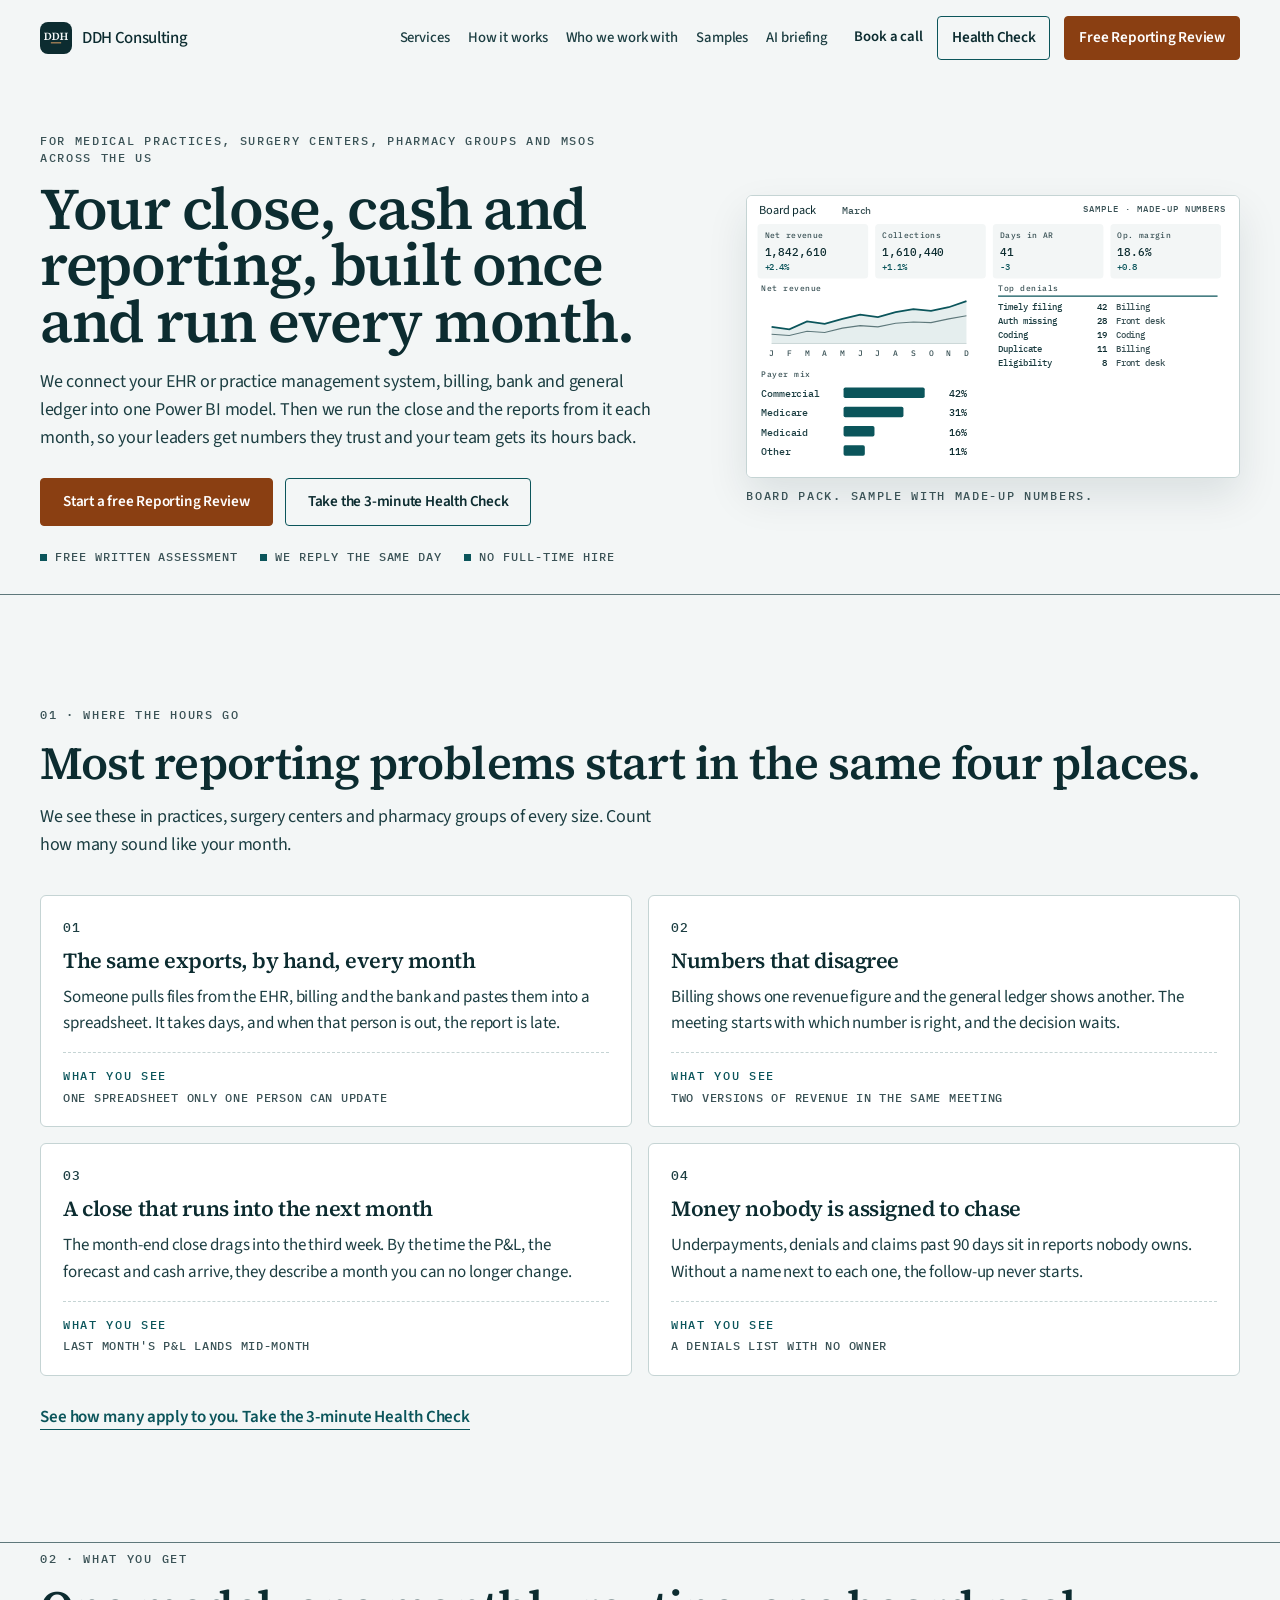
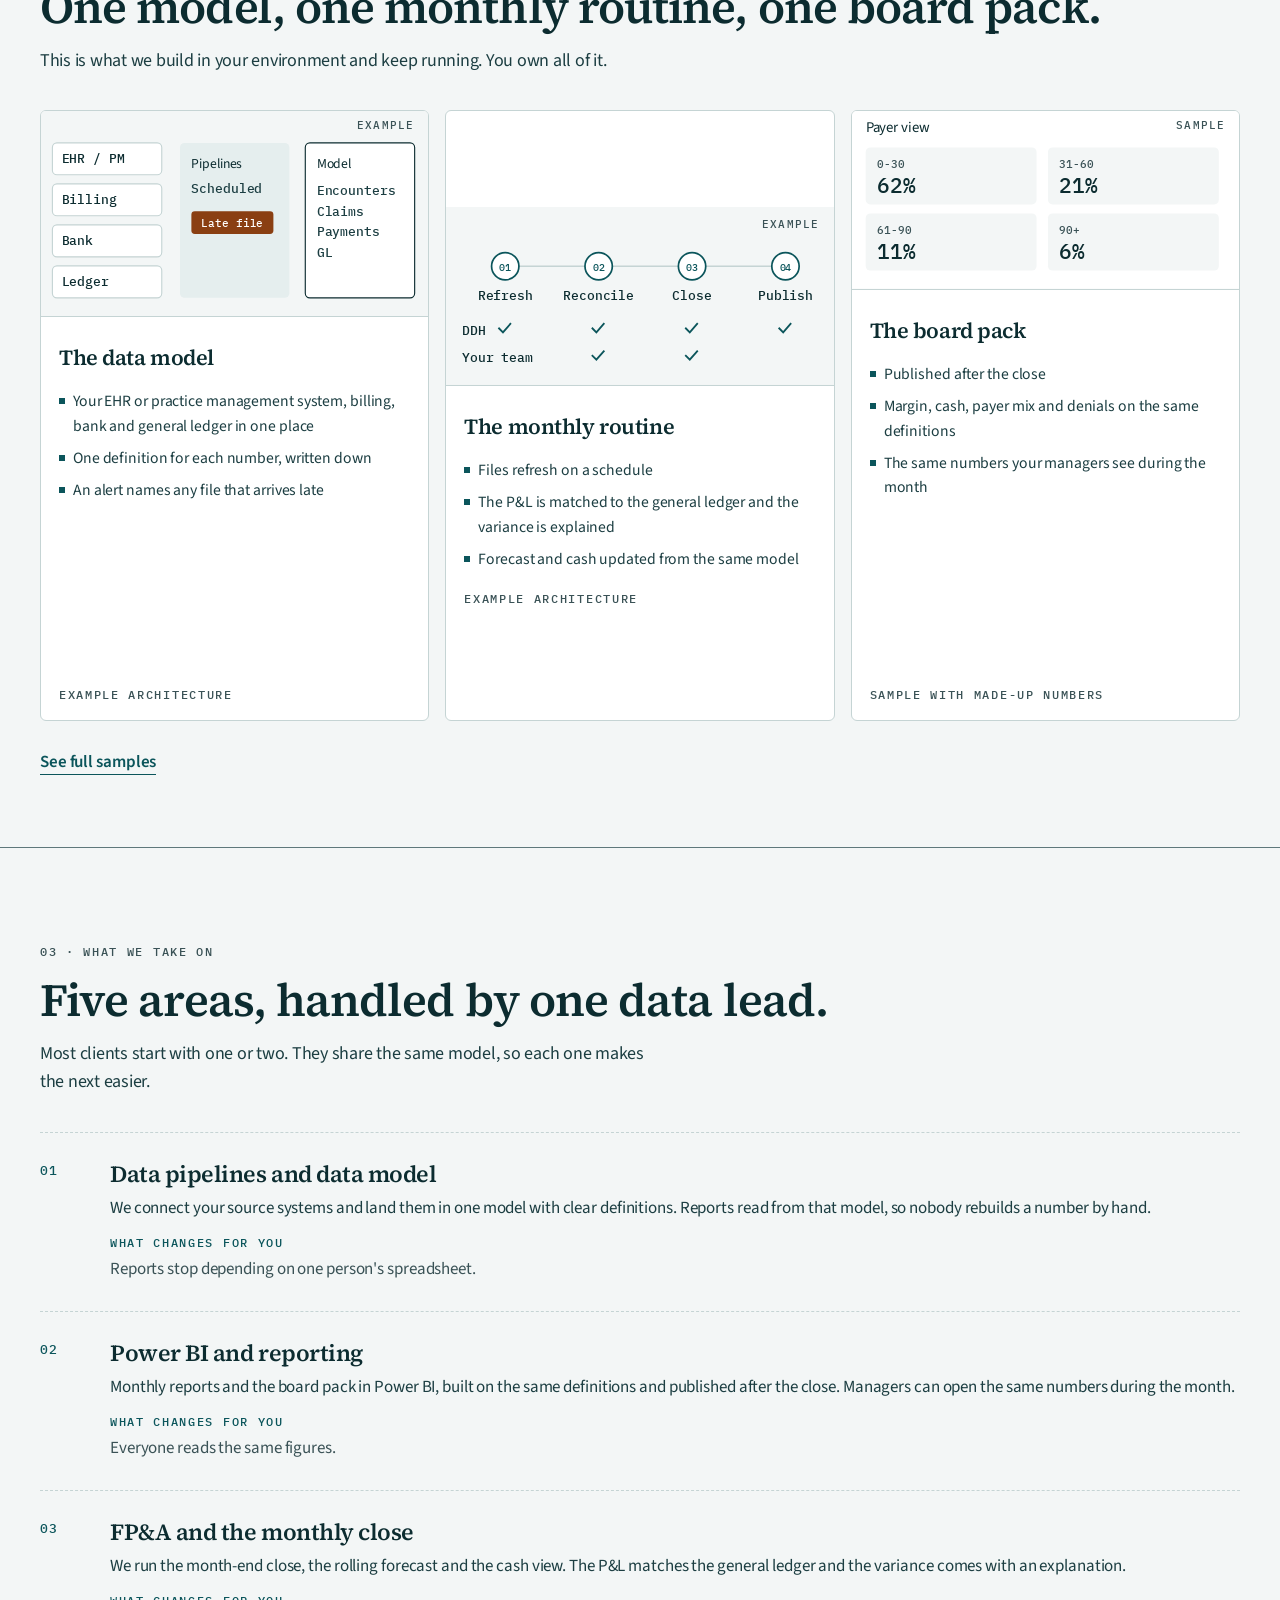
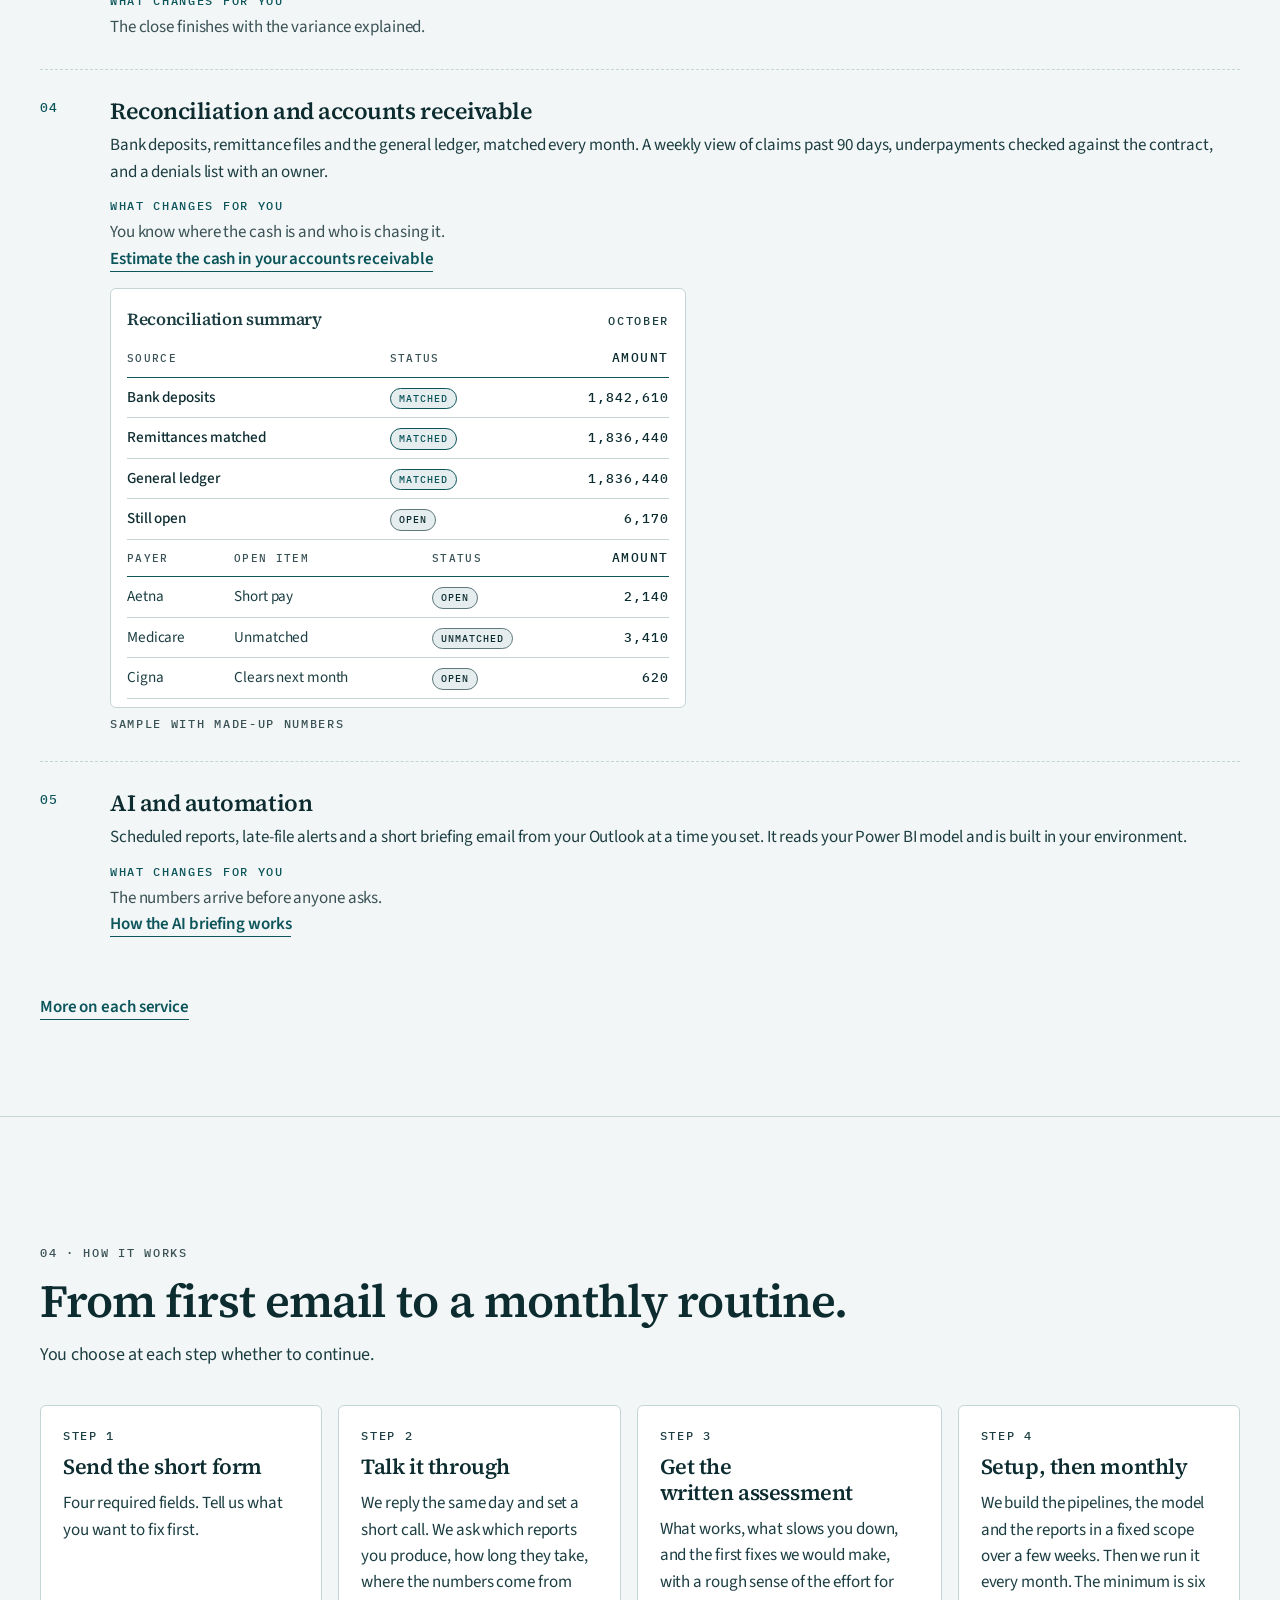
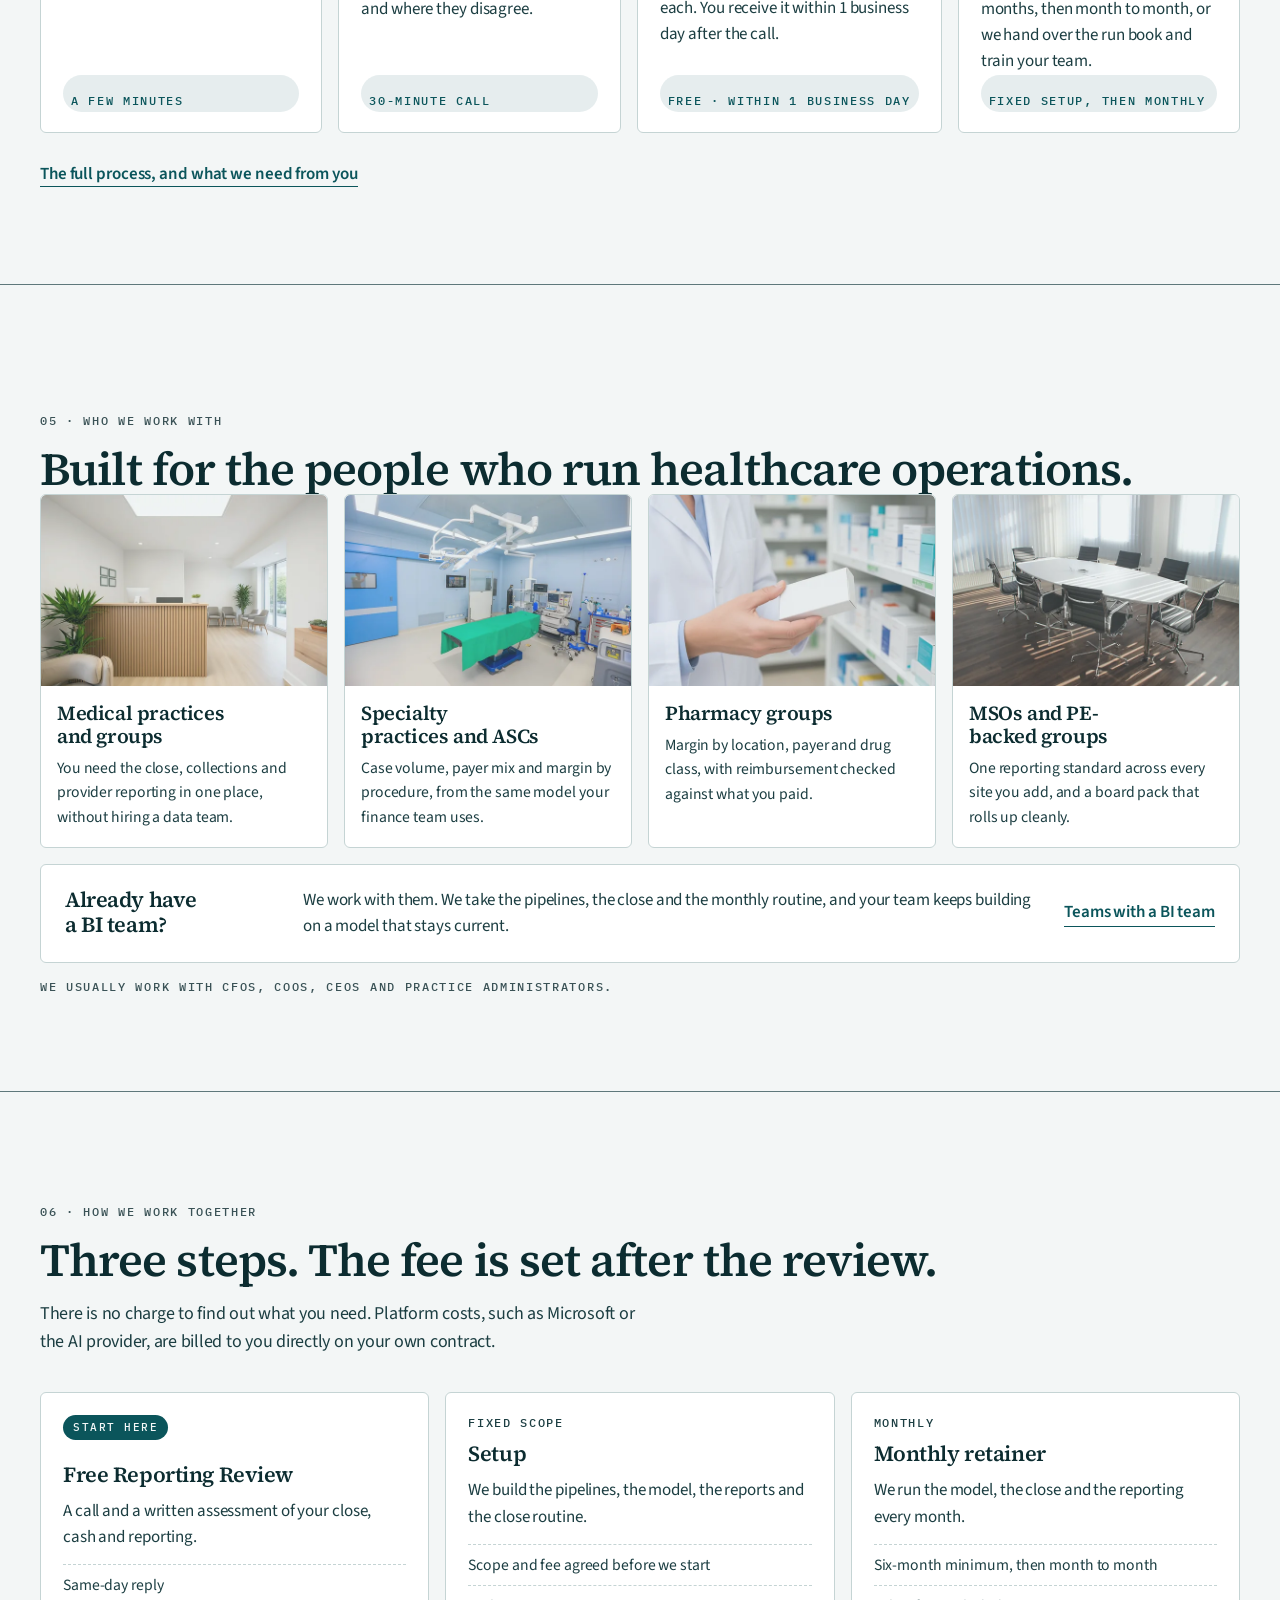
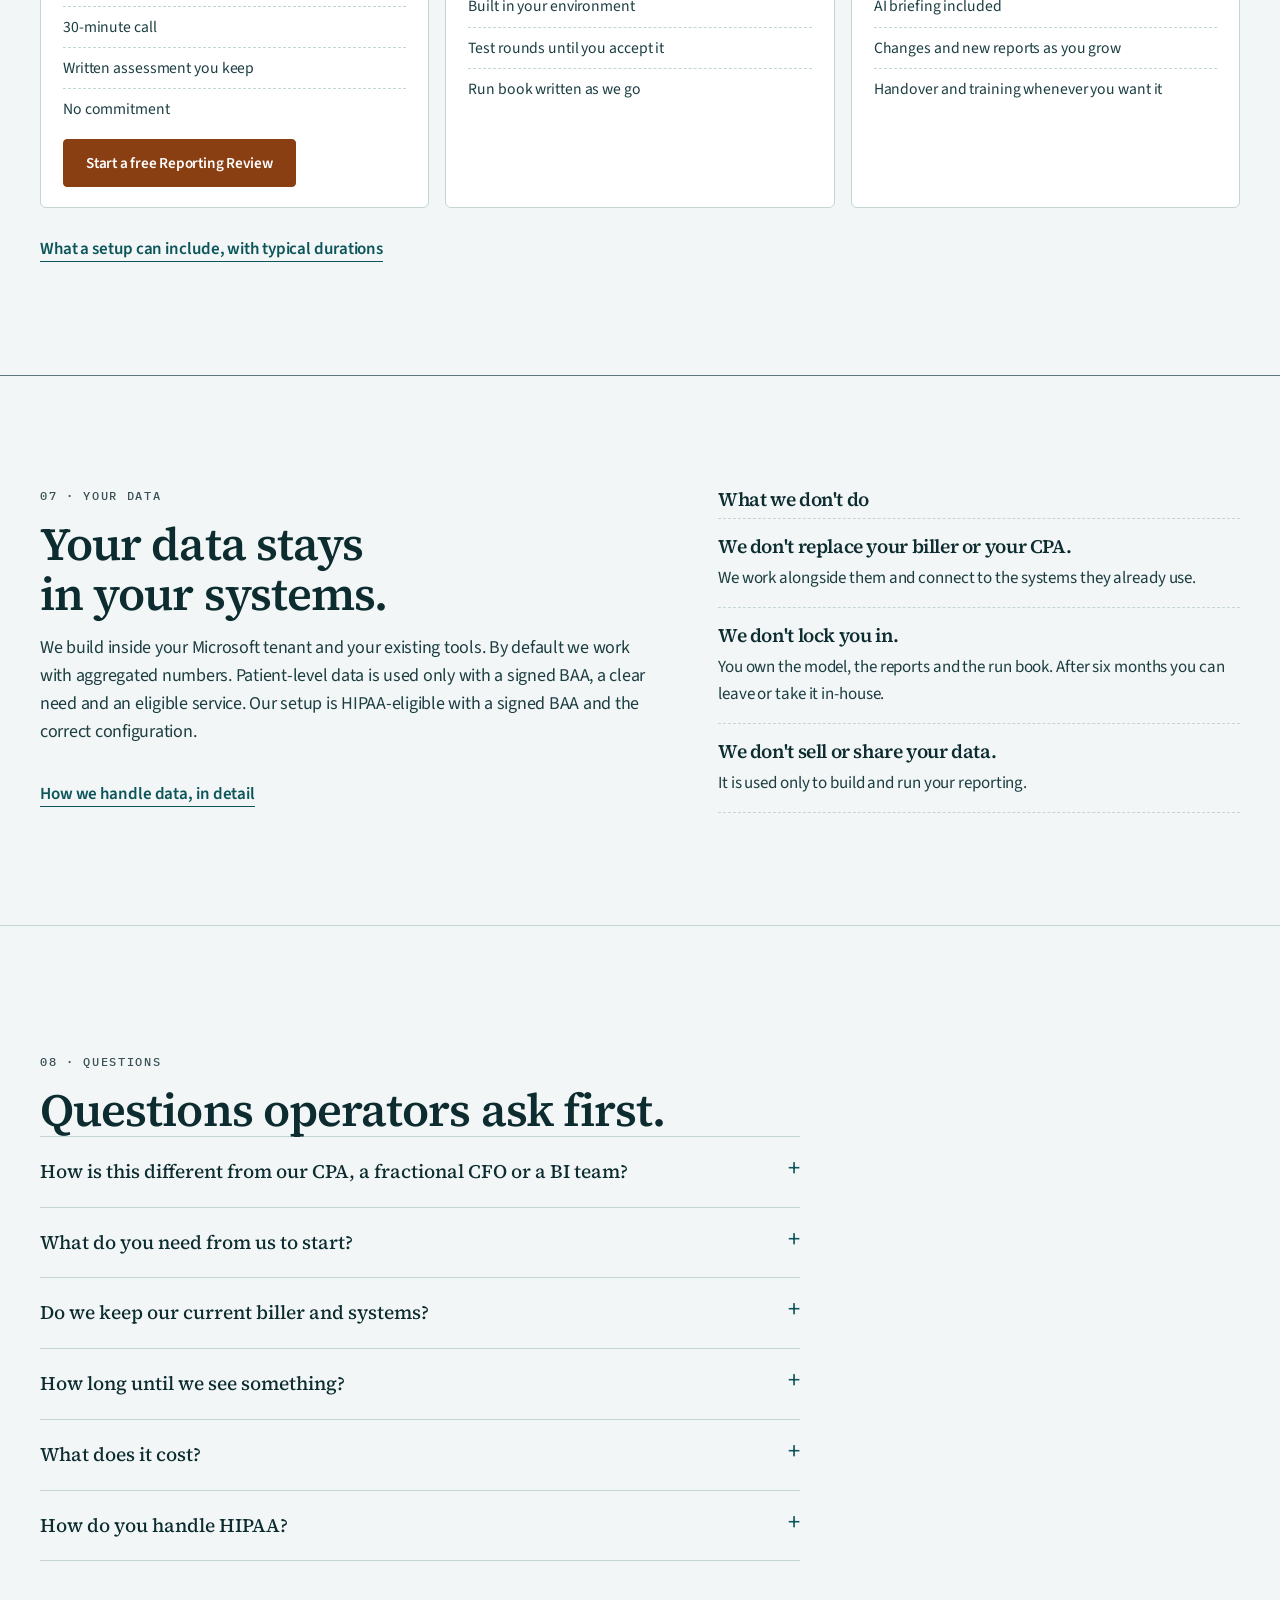
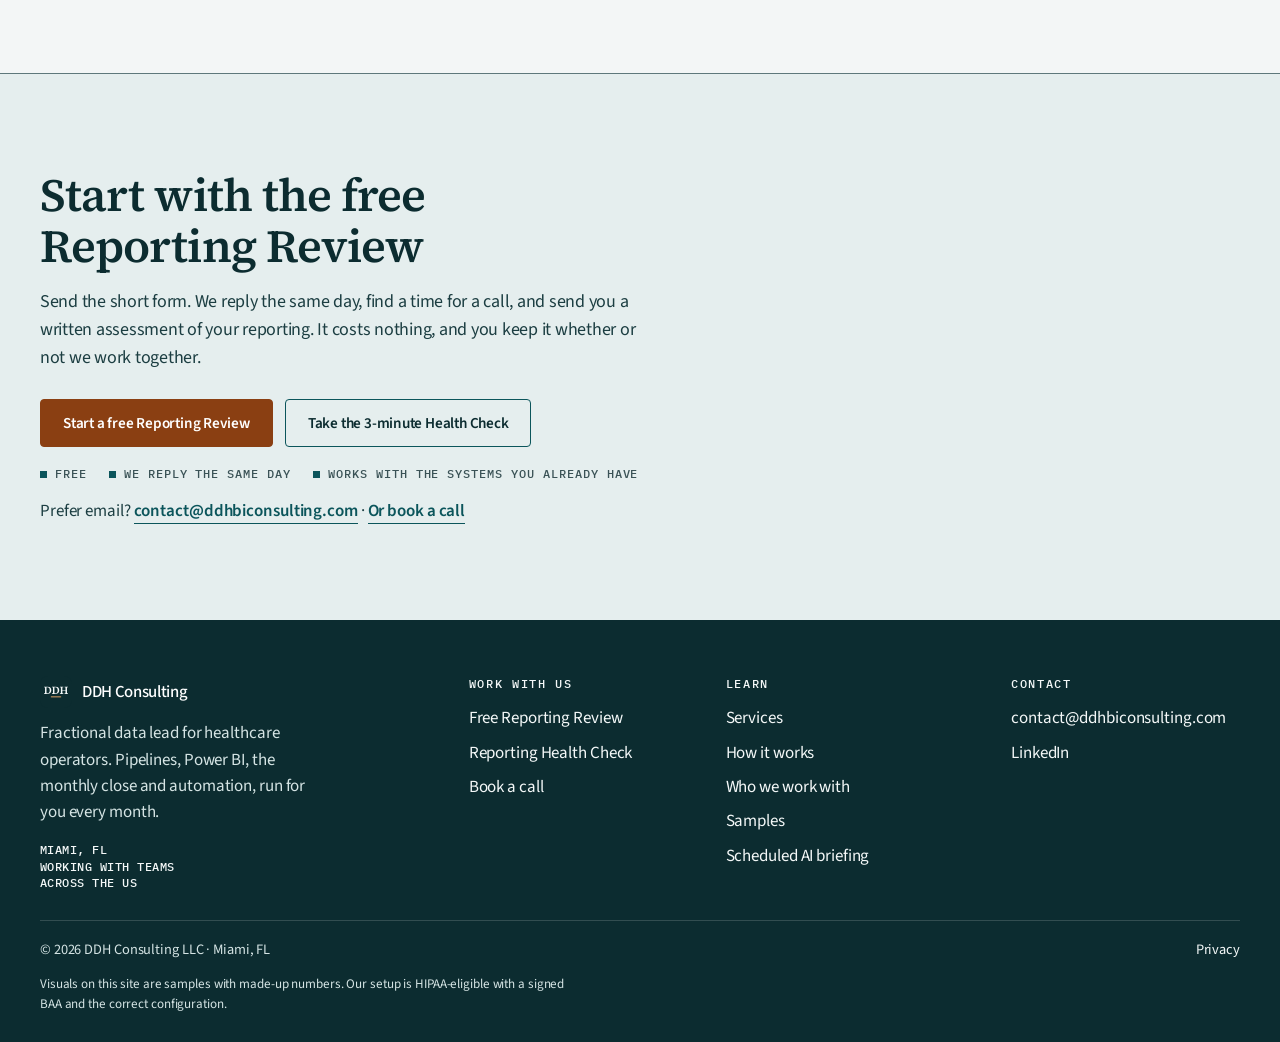
==== index.html @ 6ebeaa8e "Use the DDH monogram across the site (#42) * Replace the cylinder and node icons with the DDH monogr" ====
<!DOCTYPE html>
<html lang="en">
<head>
<meta charset="UTF-8">
<meta name="viewport" content="width=device-width, initial-scale=1.0">
<title>Fractional data lead for healthcare operators | DDH Consulting</title>
<meta name="description" content="We connect your EHR, billing, bank and general ledger into one Power BI model and run the close and reporting every month for practices, ASCs, pharmacy groups and MSOs. Free Reporting Review.">
<meta property="og:title" content="Fractional data lead for healthcare operators | DDH Consulting">
<meta property="og:description" content="We connect your EHR, billing, bank and general ledger into one Power BI model and run the close and reporting every month for practices, ASCs, pharmacy groups and MSOs. Free Reporting Review.">
<meta property="og:url" content="https://ddhbiconsulting.com/">
<meta property="og:type" content="website">
<meta property="og:image" content="https://ddhbiconsulting.com/social-card.png">
<meta property="og:image:width" content="1200">
<meta property="og:image:height" content="630">
<meta property="og:site_name" content="DDH Consulting">
<meta name="twitter:card" content="summary_large_image">
<meta name="twitter:title" content="Fractional data lead for healthcare operators | DDH Consulting">
<meta name="twitter:description" content="We connect your EHR, billing, bank and general ledger into one Power BI model and run the close and reporting every month for practices, ASCs, pharmacy groups and MSOs. Free Reporting Review.">
<meta name="twitter:image" content="https://ddhbiconsulting.com/social-card.png">
<link rel="canonical" href="https://ddhbiconsulting.com/">
<link rel="icon" href="/favicon.ico?v=6" sizes="16x16 32x32 48x48">
<link rel="icon" href="/favicon.svg?v=6" type="image/svg+xml">
<link rel="apple-touch-icon" href="/apple-touch-icon.png?v=6">
<link rel="manifest" href="/site.webmanifest?v=6">
<link rel="mask-icon" href="/mask-icon.svg?v=6" color="#0C2C30">
<meta name="theme-color" content="#0C2C30">
<link rel="preload" href="/fonts/source-sans-3-400.woff2" as="font" type="font/woff2" crossorigin>
<link rel="preload" href="/fonts/source-serif-4-600.woff2" as="font" type="font/woff2" crossorigin>
<link rel="preload" href="/fonts/ibm-plex-mono-500.woff2" as="font" type="font/woff2" crossorigin>
<link rel="stylesheet" href="/assets/site.css">
<link rel="stylesheet" href="/assets/rebuild.css">
<script>document.documentElement.classList.add("js");</script>
<script>
  window.dataLayer = window.dataLayer || [];
  function gtag(){dataLayer.push(arguments);}
  window.addEventListener("load", function () {
    var s = document.createElement("script");
    s.src = "https://www.googletagmanager.com/gtag/js?id=G-J5QVLV1G6C";
    s.async = true;
    s.onload = function () { gtag("js", new Date()); gtag("config", "G-J5QVLV1G6C"); };
    document.head.appendChild(s);
  });
</script>
<script type="application/ld+json">
{
  "@context": "https://schema.org",
  "@graph": [
    {
      "@type": "Organization",
      "@id": "https://ddhbiconsulting.com/#organization",
      "name": "DDH Consulting",
      "url": "https://ddhbiconsulting.com",
      "logo": "https://ddhbiconsulting.com/icon-512.png",
      "email": "contact@ddhbiconsulting.com",
      "sameAs": [
        "https://www.linkedin.com/company/ddhconsulting/"
      ],
      "address": {
        "@type": "PostalAddress",
        "addressLocality": "Miami",
        "addressRegion": "FL",
        "addressCountry": "US"
      }
    },
    {
      "@type": "WebSite",
      "@id": "https://ddhbiconsulting.com/#website",
      "url": "https://ddhbiconsulting.com",
      "name": "DDH Consulting",
      "publisher": {
        "@id": "https://ddhbiconsulting.com/#organization"
      }
    },
    {
      "@type": "ProfessionalService",
      "@id": "https://ddhbiconsulting.com/#service",
      "name": "DDH Consulting",
      "url": "https://ddhbiconsulting.com",
      "email": "contact@ddhbiconsulting.com",
      "areaServed": "US",
      "address": {
        "@type": "PostalAddress",
        "addressLocality": "Miami",
        "addressRegion": "FL",
        "addressCountry": "US"
      },
      "serviceType": [
        "Data pipelines and data model",
        "Power BI and reporting",
        "FP&A and the monthly close",
        "Reconciliation and accounts receivable",
        "AI and automation"
      ]
    },
    {
      "@type": "FAQPage",
      "mainEntity": [
        {
          "@type": "Question",
          "name": "How is this different from our CPA, a fractional CFO or a BI team?",
          "acceptedAnswer": {
            "@type": "Answer",
            "text": "Your CPA files taxes and closes the books after the fact. A generic fractional CFO advises on strategy but doesn't work in your data or analytics. A BI team builds dashboards and usually doesn't run the close. We connect the systems, keep the model current, and run the close and the reporting every month."
          }
        },
        {
          "@type": "Question",
          "name": "What do you need from us to start?",
          "acceptedAnswer": {
            "@type": "Answer",
            "text": "Access, with your team, to exports from the EHR or practice management system, billing, the bank and accounting, and one person on your side who owns the numbers with us. We confirm the list on the Reporting Review call."
          }
        },
        {
          "@type": "Question",
          "name": "Do we keep our current biller and systems?",
          "acceptedAnswer": {
            "@type": "Answer",
            "text": "Yes. We connect to the systems you already have, including your biller's reports."
          }
        },
        {
          "@type": "Question",
          "name": "How long until we see something?",
          "acceptedAnswer": {
            "@type": "Answer",
            "text": "You get the written assessment within 1 business day after the call. A setup usually takes a few weeks, and the first monthly reports come out of it before it ends."
          }
        },
        {
          "@type": "Question",
          "name": "What does it cost?",
          "acceptedAnswer": {
            "@type": "Answer",
            "text": "A fixed setup fee and a monthly fee, both set after the free review once we know the scope. Platform costs are billed to you directly."
          }
        },
        {
          "@type": "Question",
          "name": "How do you handle HIPAA?",
          "acceptedAnswer": {
            "@type": "Answer",
            "text": "We use aggregated numbers by default. Patient-level data is used only with a signed BAA, a clear need and an eligible service. The setup is HIPAA-eligible with a signed BAA and the correct configuration. The AI briefing page explains both delivery options."
          }
        }
      ]
    }
  ]
}
</script>
</head>
<body>
<a class="skip" href="#main">Skip to content</a>
<header class="site-header">
  <div class="wrap header-bar">
    <a class="brand" href="/" aria-label="DDH Consulting home">
      <img class="brand-mark" src="/assets/brand-mark.svg" width="32" height="32" alt="DDH">
      <span class="brand-name">DDH Consulting</span>
    </a>
    <nav class="nav-links" aria-label="Primary">
      <a href="/services.html">Services</a>
      <a href="/how-it-works.html">How it works</a>
      <a href="/who-we-work-with.html">Who we work with</a>
      <a href="/samples.html">Samples</a>
      <a href="/briefing.html">AI briefing</a>
    </nav>
    <div class="header-actions">
      <a class="header-book" href="https://calendly.com/pedroodahdah/30min" target="_blank" rel="noopener">Book a call</a>
      <a class="btn btn-outline header-health" href="/checkup.html">Health Check</a>
      <a class="btn btn-primary" href="/apply.html" aria-label="Free Reporting Review"><span class="cta-full">Free Reporting Review</span><span class="cta-short">Free review</span></a>
    </div>
    <button class="menu-btn" type="button" aria-expanded="false" aria-controls="menu-panel">Menu</button>
  </div>
  <div id="menu-panel" class="menu-panel" hidden>
    <a href="/services.html">Services</a>
    <a href="/how-it-works.html">How it works</a>
    <a href="/who-we-work-with.html">Who we work with</a>
    <a href="/samples.html">Samples</a>
    <a href="/briefing.html">AI briefing</a>
    <a href="https://calendly.com/pedroodahdah/30min" target="_blank" rel="noopener">Book a call</a>
    <a class="btn btn-outline" href="/checkup.html">Health Check</a>
    <a class="btn btn-primary" href="/apply.html">Free Reporting Review</a>
  </div>
</header>
<main id="main">

<section class="hero" id="top">
  <div class="wrap hero-grid">
    <div>
      <p class="eyebrow">For medical practices, surgery centers, pharmacy groups and MSOs<br>across the US</p>
      <h1>Your close, cash and reporting, built once and run every month.</h1>
      <p class="lede">We connect your EHR or practice management system, billing, bank and general ledger into one Power BI model. Then we run the close and the reports from it each month, so your leaders get numbers they trust and your team gets its hours back.</p>
      <div class="cta-row">
        <a class="btn btn-primary" href="/apply.html">Start a free Reporting Review</a>
        <a class="btn btn-outline" href="/checkup.html">Take the 3-minute Health Check</a>
      </div>
      <ul class="ticks">
        <li>Free written assessment</li>
        <li>We reply the same day</li>
        <li>No full-time hire</li>
      </ul>
    </div>
    <figure class="hero-mock">
      <div class="hero-frame diagram"><svg viewBox="0 0 560 320" role="img" aria-labelledby="board-hero-title">
<title id="board-hero-title">Board pack summary page. Sample with made-up numbers.</title>
<rect width="560" height="320" fill="#FFFFFF"/>
<text x="14" y="20" text-anchor="start" fill="#0C2C30" font-family="Source Serif 4, Palatino, serif" font-size="14" >Board pack</text>
<text x="108" y="20" text-anchor="start" fill="#3A5256" font-family="IBM Plex Mono, ui-monospace, monospace" font-size="11" >March</text>
<text x="546" y="18" text-anchor="end" fill="#3A5256" font-family="IBM Plex Mono, ui-monospace, monospace" font-size="10" letter-spacing="1.1">SAMPLE · MADE-UP NUMBERS</text>
<rect x="12" y="32" width="126" height="62" rx="4" fill="#F3F6F6"/>
<text x="20" y="48" text-anchor="start" fill="#3A5256" font-family="IBM Plex Mono, ui-monospace, monospace" font-size="9" letter-spacing="0.4">Net revenue</text>
<text x="20" y="68" text-anchor="start" fill="#0C2C30" font-family="IBM Plex Mono, ui-monospace, monospace" font-size="13" >1,842,610</text>
<text x="20" y="84" text-anchor="start" fill="#0B555B" font-family="IBM Plex Mono, ui-monospace, monospace" font-size="10" >+2.4%</text>
<rect x="146" y="32" width="126" height="62" rx="4" fill="#F3F6F6"/>
<text x="154" y="48" text-anchor="start" fill="#3A5256" font-family="IBM Plex Mono, ui-monospace, monospace" font-size="9" letter-spacing="0.4">Collections</text>
<text x="154" y="68" text-anchor="start" fill="#0C2C30" font-family="IBM Plex Mono, ui-monospace, monospace" font-size="13" >1,610,440</text>
<text x="154" y="84" text-anchor="start" fill="#0B555B" font-family="IBM Plex Mono, ui-monospace, monospace" font-size="10" >+1.1%</text>
<rect x="280" y="32" width="126" height="62" rx="4" fill="#F3F6F6"/>
<text x="288" y="48" text-anchor="start" fill="#3A5256" font-family="IBM Plex Mono, ui-monospace, monospace" font-size="9" letter-spacing="0.4">Days in AR</text>
<text x="288" y="68" text-anchor="start" fill="#0C2C30" font-family="IBM Plex Mono, ui-monospace, monospace" font-size="13" >41</text>
<text x="288" y="84" text-anchor="start" fill="#0B555B" font-family="IBM Plex Mono, ui-monospace, monospace" font-size="10" >-3</text>
<rect x="414" y="32" width="126" height="62" rx="4" fill="#F3F6F6"/>
<text x="422" y="48" text-anchor="start" fill="#3A5256" font-family="IBM Plex Mono, ui-monospace, monospace" font-size="9" letter-spacing="0.4">Op. margin</text>
<text x="422" y="68" text-anchor="start" fill="#0C2C30" font-family="IBM Plex Mono, ui-monospace, monospace" font-size="13" >18.6%</text>
<text x="422" y="84" text-anchor="start" fill="#0B555B" font-family="IBM Plex Mono, ui-monospace, monospace" font-size="10" >+0.8</text>
<text x="16" y="108" text-anchor="start" fill="#3A5256" font-family="IBM Plex Mono, ui-monospace, monospace" font-size="9" letter-spacing="0.6">Net revenue</text>
<polygon points="28.0,149.1 48.2,151.9 68.4,142.8 88.5,145.6 108.7,140.0 128.9,135.1 149.1,137.9 169.3,132.3 189.5,128.8 209.6,130.9 229.8,126.7 250.0,119.7 250.0,168 28.0,168" fill="#E5EEEE"/>
<polyline points="28.0,157.5 48.2,158.9 68.4,154.0 88.5,155.4 108.7,150.5 128.9,147.7 149.1,149.1 169.3,144.9 189.5,143.5 209.6,144.2 229.8,140.0 250.0,136.5" fill="none" stroke="#5E787B" stroke-width="1.25"/>
<polyline points="28.0,149.1 48.2,151.9 68.4,142.8 88.5,145.6 108.7,140.0 128.9,135.1 149.1,137.9 169.3,132.3 189.5,128.8 209.6,130.9 229.8,126.7 250.0,119.7" fill="none" stroke="#0B555B" stroke-width="2"/>
<line x1="28" y1="168" x2="250" y2="168" stroke="#C5D4D4"/>
<text x="28.0" y="182" text-anchor="middle" fill="#3A5256" font-family="IBM Plex Mono, ui-monospace, monospace" font-size="9" >J</text><text x="48.18181818181819" y="182" text-anchor="middle" fill="#3A5256" font-family="IBM Plex Mono, ui-monospace, monospace" font-size="9" >F</text><text x="68.36363636363637" y="182" text-anchor="middle" fill="#3A5256" font-family="IBM Plex Mono, ui-monospace, monospace" font-size="9" >M</text><text x="88.54545454545455" y="182" text-anchor="middle" fill="#3A5256" font-family="IBM Plex Mono, ui-monospace, monospace" font-size="9" >A</text><text x="108.72727272727273" y="182" text-anchor="middle" fill="#3A5256" font-family="IBM Plex Mono, ui-monospace, monospace" font-size="9" >M</text><text x="128.9090909090909" y="182" text-anchor="middle" fill="#3A5256" font-family="IBM Plex Mono, ui-monospace, monospace" font-size="9" >J</text><text x="149.0909090909091" y="182" text-anchor="middle" fill="#3A5256" font-family="IBM Plex Mono, ui-monospace, monospace" font-size="9" >J</text><text x="169.27272727272728" y="182" text-anchor="middle" fill="#3A5256" font-family="IBM Plex Mono, ui-monospace, monospace" font-size="9" >A</text><text x="189.45454545454547" y="182" text-anchor="middle" fill="#3A5256" font-family="IBM Plex Mono, ui-monospace, monospace" font-size="9" >S</text><text x="209.63636363636363" y="182" text-anchor="middle" fill="#3A5256" font-family="IBM Plex Mono, ui-monospace, monospace" font-size="9" >O</text><text x="229.8181818181818" y="182" text-anchor="middle" fill="#3A5256" font-family="IBM Plex Mono, ui-monospace, monospace" font-size="9" >N</text><text x="250.0" y="182" text-anchor="middle" fill="#3A5256" font-family="IBM Plex Mono, ui-monospace, monospace" font-size="9" >D</text>
<text x="16" y="206" text-anchor="start" fill="#3A5256" font-family="IBM Plex Mono, ui-monospace, monospace" font-size="9" letter-spacing="0.6">Payer mix</text>
<text x="16" y="229" text-anchor="start" fill="#1C3E42" font-family="IBM Plex Mono, ui-monospace, monospace" font-size="11" >Commercial</text>
<rect x="110" y="218" width="92.4" height="12" rx="2" fill="#0B555B"/>
<text x="250" y="229" text-anchor="end" fill="#0C2C30" font-family="IBM Plex Mono, ui-monospace, monospace" font-size="11" >42%</text>
<text x="16" y="251" text-anchor="start" fill="#1C3E42" font-family="IBM Plex Mono, ui-monospace, monospace" font-size="11" >Medicare</text>
<rect x="110" y="240" width="68.2" height="12" rx="2" fill="#0B555B"/>
<text x="250" y="251" text-anchor="end" fill="#0C2C30" font-family="IBM Plex Mono, ui-monospace, monospace" font-size="11" >31%</text>
<text x="16" y="273" text-anchor="start" fill="#1C3E42" font-family="IBM Plex Mono, ui-monospace, monospace" font-size="11" >Medicaid</text>
<rect x="110" y="262" width="35.2" height="12" rx="2" fill="#0B555B"/>
<text x="250" y="273" text-anchor="end" fill="#0C2C30" font-family="IBM Plex Mono, ui-monospace, monospace" font-size="11" >16%</text>
<text x="16" y="295" text-anchor="start" fill="#1C3E42" font-family="IBM Plex Mono, ui-monospace, monospace" font-size="11" >Other</text>
<rect x="110" y="284" width="24.200000000000003" height="12" rx="2" fill="#0B555B"/>
<text x="250" y="295" text-anchor="end" fill="#0C2C30" font-family="IBM Plex Mono, ui-monospace, monospace" font-size="11" >11%</text>
<text x="286" y="108" text-anchor="start" fill="#3A5256" font-family="IBM Plex Mono, ui-monospace, monospace" font-size="9" letter-spacing="0.6">Top denials</text>
<line x1="286" y1="114" x2="536" y2="114" stroke="#0B555B" stroke-width="1.5"/>
<text x="286" y="130" text-anchor="start" fill="#1C3E42" font-family="IBM Plex Mono, ui-monospace, monospace" font-size="10" >Timely filing</text>
<text x="410" y="130" text-anchor="end" fill="#0C2C30" font-family="IBM Plex Mono, ui-monospace, monospace" font-size="10" >42</text>
<text x="420" y="130" text-anchor="start" fill="#3A5256" font-family="IBM Plex Mono, ui-monospace, monospace" font-size="10" >Billing</text>
<text x="286" y="146" text-anchor="start" fill="#1C3E42" font-family="IBM Plex Mono, ui-monospace, monospace" font-size="10" >Auth missing</text>
<text x="410" y="146" text-anchor="end" fill="#0C2C30" font-family="IBM Plex Mono, ui-monospace, monospace" font-size="10" >28</text>
<text x="420" y="146" text-anchor="start" fill="#3A5256" font-family="IBM Plex Mono, ui-monospace, monospace" font-size="10" >Front desk</text>
<text x="286" y="162" text-anchor="start" fill="#1C3E42" font-family="IBM Plex Mono, ui-monospace, monospace" font-size="10" >Coding</text>
<text x="410" y="162" text-anchor="end" fill="#0C2C30" font-family="IBM Plex Mono, ui-monospace, monospace" font-size="10" >19</text>
<text x="420" y="162" text-anchor="start" fill="#3A5256" font-family="IBM Plex Mono, ui-monospace, monospace" font-size="10" >Coding</text>
<text x="286" y="178" text-anchor="start" fill="#1C3E42" font-family="IBM Plex Mono, ui-monospace, monospace" font-size="10" >Duplicate</text>
<text x="410" y="178" text-anchor="end" fill="#0C2C30" font-family="IBM Plex Mono, ui-monospace, monospace" font-size="10" >11</text>
<text x="420" y="178" text-anchor="start" fill="#3A5256" font-family="IBM Plex Mono, ui-monospace, monospace" font-size="10" >Billing</text>
<text x="286" y="194" text-anchor="start" fill="#1C3E42" font-family="IBM Plex Mono, ui-monospace, monospace" font-size="10" >Eligibility</text>
<text x="410" y="194" text-anchor="end" fill="#0C2C30" font-family="IBM Plex Mono, ui-monospace, monospace" font-size="10" >8</text>
<text x="420" y="194" text-anchor="start" fill="#3A5256" font-family="IBM Plex Mono, ui-monospace, monospace" font-size="10" >Front desk</text>
</svg></div>
      <figcaption class="label">Board pack. Sample with made-up numbers.</figcaption>
    </figure>
  </div>
</section>
<section class="section" id="problem">
  <div class="wrap">
    <p class="eyebrow">01 · Where the hours go</p>
    <h2>Most reporting problems start in the same four places.</h2>
    <p class="lede">We see these in practices, surgery centers and pharmacy groups of every size. Count how many sound like your month.</p>
    <div class="prob-grid"><article class="card prob">
        <p class="num">01</p>
        <h3>The same exports, by hand, every month</h3>
        <p>Someone pulls files from the EHR, billing and the bank and pastes them into a spreadsheet. It takes days, and when that person is out, the report is late.</p>
        <p class="see"><span>What you see</span> One spreadsheet only one person can update</p>
      </article><article class="card prob">
        <p class="num">02</p>
        <h3>Numbers that disagree</h3>
        <p>Billing shows one revenue figure and the general ledger shows another. The meeting starts with which number is right, and the decision waits.</p>
        <p class="see"><span>What you see</span> Two versions of revenue in the same meeting</p>
      </article><article class="card prob">
        <p class="num">03</p>
        <h3>A close that runs into the next month</h3>
        <p>The month-end close drags into the third week. By the time the P&amp;L, the forecast and cash arrive, they describe a month you can no longer change.</p>
        <p class="see"><span>What you see</span> Last month's P&amp;L lands mid-month</p>
      </article><article class="card prob">
        <p class="num">04</p>
        <h3>Money nobody is assigned to chase</h3>
        <p>Underpayments, denials and claims past 90 days sit in reports nobody owns. Without a name next to each one, the follow-up never starts.</p>
        <p class="see"><span>What you see</span> A denials list with no owner</p>
      </article></div>
    <p class="section-link"><a class="text-link" href="/checkup.html">See how many apply to you. Take the 3-minute Health Check</a></p>
  </div>
</section>
<section class="section" id="build">
  <div class="wrap">
    <p class="eyebrow">02 · What you get</p>
    <h2>One model, one monthly routine, one board pack.</h2>
    <p class="lede">This is what we build in your environment and keep running. You own all of it.</p>
    <div class="panel-grid">
      <a class="card panel" href="/samples.html#model">
        <div class="diagram"><svg viewBox="0 0 340 180" role="img" aria-labelledby="card-pipe-title">
<title id="card-pipe-title">Example architecture from sources to a model.</title>
<rect width="340" height="180" fill="#F3F6F6"/>
<text x="328" y="16" text-anchor="end" fill="#3A5256" font-family="IBM Plex Mono, ui-monospace, monospace" font-size="10" letter-spacing="1.1">EXAMPLE</text>
<rect x="10" y="28" width="96" height="28" rx="4" fill="#FFFFFF" stroke="#C5D4D4"/>
<text x="18" y="46" text-anchor="start" fill="#0C2C30" font-family="IBM Plex Mono, ui-monospace, monospace" font-size="11" >EHR / PM</text>
<rect x="10" y="64" width="96" height="28" rx="4" fill="#FFFFFF" stroke="#C5D4D4"/>
<text x="18" y="82" text-anchor="start" fill="#0C2C30" font-family="IBM Plex Mono, ui-monospace, monospace" font-size="11" >Billing</text>
<rect x="10" y="100" width="96" height="28" rx="4" fill="#FFFFFF" stroke="#C5D4D4"/>
<text x="18" y="118" text-anchor="start" fill="#0C2C30" font-family="IBM Plex Mono, ui-monospace, monospace" font-size="11" >Bank</text>
<rect x="10" y="136" width="96" height="28" rx="4" fill="#FFFFFF" stroke="#C5D4D4"/>
<text x="18" y="154" text-anchor="start" fill="#0C2C30" font-family="IBM Plex Mono, ui-monospace, monospace" font-size="11" >Ledger</text>
<rect x="122" y="28" width="96" height="136" rx="4" fill="#E5EEEE"/>
<text x="132" y="50" text-anchor="start" fill="#0C2C30" font-family="Source Serif 4, Palatino, serif" font-size="12" >Pipelines</text>
<text x="132" y="72" text-anchor="start" fill="#1C3E42" font-family="IBM Plex Mono, ui-monospace, monospace" font-size="11" >Scheduled</text>
<rect x="132" y="88" width="72" height="20" rx="3" fill="#8A3F12"/>
<text x="168" y="102" text-anchor="middle" fill="#FFFFFF" font-family="IBM Plex Mono, ui-monospace, monospace" font-size="10" >Late file</text>
<rect x="232" y="28" width="96" height="136" rx="4" fill="#FFFFFF" stroke="#0C2C30"/>
<text x="242" y="50" text-anchor="start" fill="#0C2C30" font-family="Source Serif 4, Palatino, serif" font-size="12" >Model</text>
<text x="242" y="74" text-anchor="start" fill="#1C3E42" font-family="IBM Plex Mono, ui-monospace, monospace" font-size="11" >Encounters</text>
<text x="242" y="92" text-anchor="start" fill="#1C3E42" font-family="IBM Plex Mono, ui-monospace, monospace" font-size="11" >Claims</text>
<text x="242" y="110" text-anchor="start" fill="#1C3E42" font-family="IBM Plex Mono, ui-monospace, monospace" font-size="11" >Payments</text>
<text x="242" y="128" text-anchor="start" fill="#1C3E42" font-family="IBM Plex Mono, ui-monospace, monospace" font-size="11" >GL</text>
</svg></div>
        <div class="panel-body">
          <h3>The data model</h3>
          <ul>
            <li>Your EHR or practice management system, billing, bank and general ledger in one place</li>
            <li>One definition for each number, written down</li>
            <li>An alert names any file that arrives late</li>
          </ul>
          <p class="label">Example architecture</p>
        </div>
      </a>
      <a class="card panel" id="monthly" href="/samples.html#workflow">
        <div class="diagram"><svg viewBox="0 0 340 156" role="img" aria-labelledby="card-routine-title">
<title id="card-routine-title">Example architecture of the monthly routine, in step order.</title>
<rect width="340" height="156" fill="#F3F6F6"/>
<text x="328" y="18" text-anchor="end" fill="#3A5256" font-family="IBM Plex Mono, ui-monospace, monospace" font-size="10" letter-spacing="1.1">EXAMPLE</text>
<line x1="52" y1="52" x2="300" y2="52" stroke="#C5D4D4" stroke-width="1.5"/>
<circle cx="52" cy="52" r="12" fill="#FFFFFF" stroke="#0B555B" stroke-width="1.5"/>
<text x="52" y="56" text-anchor="middle" fill="#0B555B" font-family="IBM Plex Mono, ui-monospace, monospace" font-size="9" >01</text>
<text x="52" y="82" text-anchor="middle" fill="#0C2C30" font-family="IBM Plex Mono, ui-monospace, monospace" font-size="11" >Refresh</text>
<circle cx="134" cy="52" r="12" fill="#FFFFFF" stroke="#0B555B" stroke-width="1.5"/>
<text x="134" y="56" text-anchor="middle" fill="#0B555B" font-family="IBM Plex Mono, ui-monospace, monospace" font-size="9" >02</text>
<text x="134" y="82" text-anchor="middle" fill="#0C2C30" font-family="IBM Plex Mono, ui-monospace, monospace" font-size="11" >Reconcile</text>
<circle cx="216" cy="52" r="12" fill="#FFFFFF" stroke="#0B555B" stroke-width="1.5"/>
<text x="216" y="56" text-anchor="middle" fill="#0B555B" font-family="IBM Plex Mono, ui-monospace, monospace" font-size="9" >03</text>
<text x="216" y="82" text-anchor="middle" fill="#0C2C30" font-family="IBM Plex Mono, ui-monospace, monospace" font-size="11" >Close</text>
<circle cx="298" cy="52" r="12" fill="#FFFFFF" stroke="#0B555B" stroke-width="1.5"/>
<text x="298" y="56" text-anchor="middle" fill="#0B555B" font-family="IBM Plex Mono, ui-monospace, monospace" font-size="9" >04</text>
<text x="298" y="82" text-anchor="middle" fill="#0C2C30" font-family="IBM Plex Mono, ui-monospace, monospace" font-size="11" >Publish</text>
<text x="14" y="112" text-anchor="start" fill="#0C2C30" font-family="IBM Plex Mono, ui-monospace, monospace" font-size="11" >DDH</text>
<text x="14" y="136" text-anchor="start" fill="#0C2C30" font-family="IBM Plex Mono, ui-monospace, monospace" font-size="11" >Your team</text>
<path d="M46 106 l4 4 l7 -8" fill="none" stroke="#0B555B" stroke-width="1.6"/>
<path d="M128 106 l4 4 l7 -8" fill="none" stroke="#0B555B" stroke-width="1.6"/>
<path d="M210 106 l4 4 l7 -8" fill="none" stroke="#0B555B" stroke-width="1.6"/>
<path d="M292 106 l4 4 l7 -8" fill="none" stroke="#0B555B" stroke-width="1.6"/>
<path d="M128 130 l4 4 l7 -8" fill="none" stroke="#0B555B" stroke-width="1.6"/>
<path d="M210 130 l4 4 l7 -8" fill="none" stroke="#0B555B" stroke-width="1.6"/>
</svg></div>
        <div class="panel-body">
          <h3>The monthly routine</h3>
          <ul>
            <li>Files refresh on a schedule</li>
            <li>The P&amp;L is matched to the general ledger and the variance is explained</li>
            <li>Forecast and cash updated from the same model</li>
          </ul>
          <p class="label">Example architecture</p>
        </div>
      </a>
      <a class="card panel" href="/samples.html#board-pack">
        <div class="diagram"><svg viewBox="0 0 340 156" role="img" aria-labelledby="card-payer-title">
<title id="card-payer-title">Board pack payer view. Sample with made-up numbers.</title>
<rect width="340" height="156" fill="#FFFFFF"/>
<text x="328" y="16" text-anchor="end" fill="#3A5256" font-family="IBM Plex Mono, ui-monospace, monospace" font-size="10" letter-spacing="1.1">SAMPLE</text>
<text x="12" y="18" text-anchor="start" fill="#0C2C30" font-family="Source Serif 4, Palatino, serif" font-size="13" >Payer view</text>
<rect x="12" y="32" width="150" height="50" rx="4" fill="#F3F6F6"/>
<text x="22" y="50" text-anchor="start" fill="#3A5256" font-family="IBM Plex Mono, ui-monospace, monospace" font-size="10" >0-30</text>
<text x="22" y="72" text-anchor="start" fill="#0C2C30" font-family="IBM Plex Mono, ui-monospace, monospace" font-size="18" >62%</text>
<rect x="172" y="32" width="150" height="50" rx="4" fill="#F3F6F6"/>
<text x="182" y="50" text-anchor="start" fill="#3A5256" font-family="IBM Plex Mono, ui-monospace, monospace" font-size="10" >31-60</text>
<text x="182" y="72" text-anchor="start" fill="#0C2C30" font-family="IBM Plex Mono, ui-monospace, monospace" font-size="18" >21%</text>
<rect x="12" y="90" width="150" height="50" rx="4" fill="#F3F6F6"/>
<text x="22" y="108" text-anchor="start" fill="#3A5256" font-family="IBM Plex Mono, ui-monospace, monospace" font-size="10" >61-90</text>
<text x="22" y="130" text-anchor="start" fill="#0C2C30" font-family="IBM Plex Mono, ui-monospace, monospace" font-size="18" >11%</text>
<rect x="172" y="90" width="150" height="50" rx="4" fill="#F3F6F6"/>
<text x="182" y="108" text-anchor="start" fill="#3A5256" font-family="IBM Plex Mono, ui-monospace, monospace" font-size="10" >90+</text>
<text x="182" y="130" text-anchor="start" fill="#0C2C30" font-family="IBM Plex Mono, ui-monospace, monospace" font-size="18" >6%</text>
</svg></div>
        <div class="panel-body">
          <h3>The board pack</h3>
          <ul>
            <li>Published after the close</li>
            <li>Margin, cash, payer mix and denials on the same definitions</li>
            <li>The same numbers your managers see during the month</li>
          </ul>
          <p class="label">Sample with made-up numbers</p>
        </div>
      </a>
    </div>
    <p class="section-link"><a class="text-link" href="/samples.html">See full samples</a></p>
  </div>
</section>
<section class="section" id="services">
  <div class="wrap">
    <p class="eyebrow">03 · What we take on</p>
    <h2>Five areas, handled by one data lead.</h2>
    <p class="lede">Most clients start with one or two. They share the same model, so each one makes the next easier.</p>
    <article class="svc-row">
        <p class="num">01</p>
        <div class="svc-copy">
          <h3>Data pipelines and data model</h3>
          <p>We connect your source systems and land them in one model with clear definitions. Reports read from that model, so nobody rebuilds a number by hand.</p>
          <p class="change"><strong>What changes for you</strong> Reports stop depending on one person's spreadsheet.</p>
          
        </div>
      </article><article class="svc-row">
        <p class="num">02</p>
        <div class="svc-copy">
          <h3>Power BI and reporting</h3>
          <p>Monthly reports and the board pack in Power BI, built on the same definitions and published after the close. Managers can open the same numbers during the month.</p>
          <p class="change"><strong>What changes for you</strong> Everyone reads the same figures.</p>
          
        </div>
      </article><article class="svc-row">
        <p class="num">03</p>
        <div class="svc-copy">
          <h3>FP&amp;A and the monthly close</h3>
          <p>We run the month-end close, the rolling forecast and the cash view. The P&amp;L matches the general ledger and the variance comes with an explanation.</p>
          <p class="change"><strong>What changes for you</strong> The close finishes with the variance explained.</p>
          
        </div>
      </article><article class="svc-row">
        <p class="num">04</p>
        <div class="svc-copy">
          <h3>Reconciliation and accounts receivable</h3>
          <p>Bank deposits, remittance files and the general ledger, matched every month. A weekly view of claims past 90 days, underpayments checked against the contract, and a denials list with an owner.</p>
          <p class="change"><strong>What changes for you</strong> You know where the cash is and who is chasing it.</p>
          <p><a class="text-link" href="/checkup.html#estimate">Estimate the cash in your accounts receivable</a></p><figure class="recon-figure">
  <div class="recon">
    <div class="recon-head">
      <p class="recon-title">Reconciliation summary</p>
      <p class="label">October</p>
    </div>
    <table>
      <thead>
        <tr><th scope="col">Source</th><th scope="col">Status</th><th scope="col" class="num">Amount</th></tr>
      </thead>
      <tbody>
        <tr><th scope="row">Bank deposits</th><td><span class="pill">Matched</span></td><td class="num">1,842,610</td></tr>
        <tr><th scope="row">Remittances matched</th><td><span class="pill">Matched</span></td><td class="num">1,836,440</td></tr>
        <tr><th scope="row">General ledger</th><td><span class="pill">Matched</span></td><td class="num">1,836,440</td></tr>
        <tr><th scope="row">Still open</th><td><span class="pill open">Open</span></td><td class="num">6,170</td></tr>
      </tbody>
    </table>
    <table>
      <thead>
        <tr><th scope="col">Payer</th><th scope="col">Open item</th><th scope="col">Status</th><th scope="col" class="num">Amount</th></tr>
      </thead>
      <tbody>
        <tr><td>Aetna</td><td>Short pay</td><td><span class="pill open">Open</span></td><td class="num">2,140</td></tr>
        <tr><td>Medicare</td><td>Unmatched</td><td><span class="pill open">Unmatched</span></td><td class="num">3,410</td></tr>
        <tr><td>Cigna</td><td>Clears next month</td><td><span class="pill open">Open</span></td><td class="num">620</td></tr>
      </tbody>
    </table>
  </div>
  <figcaption class="label">Sample with made-up numbers</figcaption>
</figure>
        </div>
      </article><article class="svc-row">
        <p class="num">05</p>
        <div class="svc-copy">
          <h3>AI and automation</h3>
          <p>Scheduled reports, late-file alerts and a short briefing email from your Outlook at a time you set. It reads your Power BI model and is built in your environment.</p>
          <p class="change"><strong>What changes for you</strong> The numbers arrive before anyone asks.</p>
          <p><a class="text-link" href="/briefing.html">How the AI briefing works</a></p>
        </div>
      </article>
    <p class="section-link"><a class="text-link" href="/services.html">More on each service</a></p>
  </div>
</section>
<section class="section" id="how">
  <div class="wrap">
    <p class="eyebrow">04 · How it works</p>
    <h2>From first email to a monthly routine.</h2>
    <p class="lede">You choose at each step whether to continue.</p>
    <div class="step-grid"><article class="card step">
        <p class="label">Step 1</p>
        <h3>Send the short form</h3>
        <p>Four required fields. Tell us what you want to fix first.</p>
        <p class="tag">A few minutes</p>
      </article><article class="card step">
        <p class="label">Step 2</p>
        <h3>Talk it through</h3>
        <p>We reply the same day and set a short call. We ask which reports you produce, how long they take, where the numbers come from and where they disagree.</p>
        <p class="tag">30-minute call</p>
      </article><article class="card step">
        <p class="label">Step 3</p>
        <h3>Get the written assessment</h3>
        <p>What works, what slows you down, and the first fixes we would make, with a rough sense of the effort for each. You receive it within 1 business day after the call.</p>
        <p class="tag">Free · within 1 business day</p>
      </article><article class="card step">
        <p class="label">Step 4</p>
        <h3>Setup, then monthly</h3>
        <p>We build the pipelines, the model and the reports in a fixed scope over a few weeks. Then we run it every month. The minimum is six months, then month to month, or we hand over the run book and train your team.</p>
        <p class="tag">Fixed setup, then monthly</p>
      </article></div>
    <p class="section-link"><a class="text-link" href="/how-it-works.html">The full process, and what we need from you</a></p>
  </div>
</section>
<section class="section" id="who">
  <div class="wrap">
    <p class="eyebrow">05 · Who we work with</p>
    <h2>Built for the people who run healthcare operations.</h2>
    <div class="who-grid"><a class="card who-card" href="/who-we-work-with.html#practices">
        <figure class="photo"><picture>
      <source type="image/webp" srcset="/assets/img/who-practices-600.webp 600w, /assets/img/who-practices.webp 1200w" sizes="(min-width: 980px) 280px, 92vw">
      <!-- Source: AI-generated -->
      <img src="/assets/img/who-practices.jpg" width="1200" height="800" alt="Clinic front desk with waiting chairs by a window" loading="lazy" decoding="async">
    </picture></figure>
        <div class="who-body"><h3>Medical practices and groups</h3><p>You need the close, collections and provider reporting in one place, without hiring a data team.</p></div>
      </a><a class="card who-card" href="/who-we-work-with.html#specialty">
        <figure class="photo"><picture>
      <source type="image/webp" srcset="/assets/img/who-specialty-600.webp 600w, /assets/img/who-specialty.webp 1200w" sizes="(min-width: 980px) 280px, 92vw">
      <!-- Source: Pexels 39824872 (Pexels License, no attribution required) -->
      <img src="/assets/img/who-specialty.jpg" width="1200" height="800" alt="Operating room with surgical lights over a draped table" loading="lazy" decoding="async">
    </picture></figure>
        <div class="who-body"><h3>Specialty practices and ASCs</h3><p>Case volume, payer mix and margin by procedure, from the same model your finance team uses.</p></div>
      </a><a class="card who-card" href="/who-we-work-with.html#pharmacy">
        <figure class="photo"><picture>
      <source type="image/webp" srcset="/assets/img/who-pharmacy-600.webp 600w, /assets/img/who-pharmacy.webp 1200w" sizes="(min-width: 980px) 280px, 92vw">
      <!-- Source: AI-generated -->
      <img src="/assets/img/who-pharmacy.jpg" width="1200" height="800" alt="Hands holding a medicine box in front of pharmacy shelves" loading="lazy" decoding="async">
    </picture></figure>
        <div class="who-body"><h3>Pharmacy groups</h3><p>Margin by location, payer and drug class, with reimbursement checked against what you paid.</p></div>
      </a><a class="card who-card" href="/who-we-work-with.html#mso">
        <figure class="photo"><picture>
      <source type="image/webp" srcset="/assets/img/who-mso-600.webp 600w, /assets/img/who-mso.webp 1200w" sizes="(min-width: 980px) 280px, 92vw">
      <!-- Source: Pexels 416320 (Pexels License, no attribution required) -->
      <img src="/assets/img/who-mso.jpg" width="1200" height="800" alt="Empty conference room with a meeting table and chairs" loading="lazy" decoding="async">
    </picture></figure>
        <div class="who-body"><h3>MSOs and PE-backed groups</h3><p>One reporting standard across every site you add, and a board pack that rolls up cleanly.</p></div>
      </a></div>
    <div class="card note-row">
      <h3>Already have a BI team?</h3>
      <p>We work with them. We take the pipelines, the close and the monthly routine, and your team keeps building on a model that stays current.</p>
      <a class="text-link" href="/who-we-work-with.html#bi-teams">Teams with a BI team</a>
    </div>
    <p class="label roles">We usually work with CFOs, COOs, CEOs and practice administrators.</p>
  </div>
</section>
<section class="section" id="engagement">
  <div class="wrap">
    <p class="eyebrow">06 · How we work together</p>
    <h2>Three steps. The fee is set after the review.</h2>
    <p class="lede">There is no charge to find out what you need. Platform costs, such as Microsoft or the AI provider, are billed to you directly on your own contract.</p>
    <div class="offer-grid"><article class="card offer"><p class="badge">Start here</p><h3>Free Reporting Review</h3><p>A call and a written assessment of your close, cash and reporting.</p><ul><li>Same-day reply</li><li>30-minute call</li><li>Written assessment you keep</li><li>No commitment</li></ul><a class="btn btn-primary" href="/apply.html">Start a free Reporting Review</a></article><article class="card offer"><p class="label">Fixed scope</p><h3>Setup</h3><p>We build the pipelines, the model, the reports and the close routine.</p><ul><li>Scope and fee agreed before we start</li><li>Built in your environment</li><li>Test rounds until you accept it</li><li>Run book written as we go</li></ul></article><article class="card offer"><p class="label">Monthly</p><h3>Monthly retainer</h3><p>We run the model, the close and the reporting every month.</p><ul><li>Six-month minimum, then month to month</li><li>AI briefing included</li><li>Changes and new reports as you grow</li><li>Handover and training whenever you want it</li></ul></article></div>
    <p class="section-link"><a class="text-link" href="/briefing.html#setup">What a setup can include, with typical durations</a></p>
  </div>
</section>
<section class="section" id="data">
  <div class="wrap data-grid">
    <div>
      <p class="eyebrow">07 · Your data</p>
      <h2>Your data stays in your systems.</h2>
      <p class="lede">We build inside your Microsoft tenant and your existing tools. By default we work with aggregated numbers. Patient-level data is used only with a signed BAA, a clear need and an eligible service. Our setup is HIPAA-eligible with a signed BAA and the correct configuration.</p>
      <p class="section-link"><a class="text-link" href="/how-it-works.html#data">How we handle data, in detail</a></p>
    </div>
    <div class="dont">
      <h3>What we don't do</h3>
      <article><h3>We don't replace your biller or your CPA.</h3><p>We work alongside them and connect to the systems they already use.</p></article>
      <article><h3>We don't lock you in.</h3><p>You own the model, the reports and the run book. After six months you can leave or take it in-house.</p></article>
      <article><h3>We don't sell or share your data.</h3><p>It is used only to build and run your reporting.</p></article>
    </div>
  </div>
</section>
<section class="section" id="faq">
  <div class="wrap">
    <div class="faq-col">
      <p class="eyebrow">08 · Questions</p>
      <h2>Questions operators ask first.</h2>
      <div class="faq-item">
        <button class="faq-q" type="button" aria-expanded="false">How is this different from our CPA, a fractional CFO or a BI team?<span aria-hidden="true">+</span></button>
        <div class="faq-a"><div>Your CPA files taxes and closes the books after the fact. A generic fractional CFO advises on strategy but doesn't work in your data or analytics. A BI team builds dashboards and usually doesn't run the close. We connect the systems, keep the model current, and run the close and the reporting every month.</div></div>
      </div><div class="faq-item">
        <button class="faq-q" type="button" aria-expanded="false">What do you need from us to start?<span aria-hidden="true">+</span></button>
        <div class="faq-a"><div>Access, with your team, to exports from the EHR or practice management system, billing, the bank and accounting, and one person on your side who owns the numbers with us. We confirm the list on the Reporting Review call.</div></div>
      </div><div class="faq-item">
        <button class="faq-q" type="button" aria-expanded="false">Do we keep our current biller and systems?<span aria-hidden="true">+</span></button>
        <div class="faq-a"><div>Yes. We connect to the systems you already have, including your biller's reports.</div></div>
      </div><div class="faq-item">
        <button class="faq-q" type="button" aria-expanded="false">How long until we see something?<span aria-hidden="true">+</span></button>
        <div class="faq-a"><div>You get the written assessment within 1 business day after the call. A setup usually takes a few weeks, and the first monthly reports come out of it before it ends.</div></div>
      </div><div class="faq-item">
        <button class="faq-q" type="button" aria-expanded="false">What does it cost?<span aria-hidden="true">+</span></button>
        <div class="faq-a"><div>A fixed setup fee and a monthly fee, both set after the free review once we know the scope. Platform costs are billed to you directly.</div></div>
      </div><div class="faq-item">
        <button class="faq-q" type="button" aria-expanded="false">How do you handle HIPAA?<span aria-hidden="true">+</span></button>
        <div class="faq-a"><div>We use aggregated numbers by default. Patient-level data is used only with a signed BAA, a clear need and an eligible service. The setup is HIPAA-eligible with a signed BAA and the correct configuration. The <a href="/briefing.html">AI briefing page</a> explains both delivery options.</div></div>
      </div>
    </div>
  </div>
</section>
</main>
<section class="close-band" id="start">
  <div class="wrap">
    <h2>Start with the free Reporting Review</h2>
    <p class="lede">Send the short form. We reply the same day, find a time for a call, and send you a written assessment of your reporting. It costs nothing, and you keep it whether or not we work together.</p>
    <div class="cta-row">
      <a class="btn btn-primary" href="/apply.html">Start a free Reporting Review</a>
      <a class="btn btn-outline" href="/checkup.html">Take the 3-minute Health Check</a>
    </div>
    <ul class="ticks" aria-label="What the review includes">
      <li>Free</li>
      <li>We reply the same day</li>
      <li>Works with the systems you already have</li>
    </ul>
    <p class="alt">Prefer email? <a href="mailto:contact@ddhbiconsulting.com">contact@ddhbiconsulting.com</a> · <a href="https://calendly.com/pedroodahdah/30min" target="_blank" rel="noopener">Or book a call</a></p>
  </div>
</section>
<footer class="site-footer">
  <div class="wrap footer-grid">
    <div>
      <a class="brand footer-brand" href="/" aria-label="DDH Consulting home">
        <img class="brand-mark" src="/assets/brand-mark.svg" width="32" height="32" alt="DDH">
        <span class="brand-name">DDH Consulting</span>
      </a>
      <p>Fractional data lead for healthcare operators. Pipelines, Power BI, the monthly close and automation, run for you every month.</p>
      <p class="label place">Miami, FL<br>Working with teams<br>across the US</p>
    </div>
    <div>
      <h2>Work with us</h2>
      <ul>
        <li><a href="/apply.html">Free Reporting Review</a></li>
        <li><a href="/checkup.html">Reporting Health Check</a></li>
        <li><a href="https://calendly.com/pedroodahdah/30min" target="_blank" rel="noopener">Book a call</a></li>
      </ul>
    </div>
    <div>
      <h2>Learn</h2>
      <ul>
        <li><a href="/services.html">Services</a></li>
        <li><a href="/how-it-works.html">How it works</a></li>
        <li><a href="/who-we-work-with.html">Who we work with</a></li>
        <li><a href="/samples.html">Samples</a></li>
        <li><a href="/briefing.html">Scheduled AI briefing</a></li>
      </ul>
    </div>
    <div>
      <h2>Contact</h2>
      <ul>
        <li><a href="mailto:contact@ddhbiconsulting.com">contact@ddhbiconsulting.com</a></li>
        <li><a href="https://www.linkedin.com/company/ddhconsulting/" target="_blank" rel="noopener">LinkedIn</a></li>
      </ul>
    </div>
  </div>
  <div class="wrap footer-base">
    <span>© 2026 DDH Consulting LLC · Miami, FL</span>
    <a href="/privacy.html">Privacy</a>
  </div>
  <div class="wrap">
    <p class="disclaimer">Visuals on this site are samples with made-up numbers. Our setup is HIPAA-eligible with a signed BAA and the correct configuration.</p>
  </div>
</footer>
<script src="/assets/site.js"></script>
</body>
</html>
---- assets/site.css ----
/* DDH design system. Harbour palette. 8px spacing. Source Serif 4 and Source Sans 3 (OFL). */
@font-face {
  font-family: "Source Sans 3";
  src: url("/fonts/source-sans-3-400.woff2") format("woff2");
  font-weight: 400;
  font-style: normal;
  font-display: swap;
}
@font-face {
  font-family: "Source Sans 3";
  src: url("/fonts/source-sans-3-500.woff2") format("woff2");
  font-weight: 500;
  font-style: normal;
  font-display: swap;
}
@font-face {
  font-family: "Source Sans 3";
  src: url("/fonts/source-sans-3-600.woff2") format("woff2");
  font-weight: 600;
  font-style: normal;
  font-display: swap;
}
@font-face {
  font-family: "Source Serif 4";
  src: url("/fonts/source-serif-4-500.woff2") format("woff2");
  font-weight: 500;
  font-style: normal;
  font-display: swap;
}
@font-face {
  font-family: "Source Serif 4";
  src: url("/fonts/source-serif-4-600.woff2") format("woff2");
  font-weight: 600;
  font-style: normal;
  font-display: swap;
}

:root {
  --paper: #F3F6F6;
  --paper-2: #E5EEEE;
  --card: #FFFFFF;
  --ink: #0C2C30;
  --ink-soft: #14383C;
  --text: #1C3E42;
  --muted: #3A5256;
  --line: #C5D4D4;
  --line-strong: #5E787B;
  --accent: #0B555B;
  --accent-soft: rgba(11, 85, 91, 0.10);
  --brass: #8A3F12;
  --brass-hover: #73350E;
  --on-brass: #FFFFFF;
  --deep: #0C2C30;
  --deep-2: #14383C;
  --white: #FFFFFF;
  --on-dark: #F4F8F8;
  --mist: #D5E4E4;
  --danger: #8B1E2D;
  --good: #0D5C3D;
  --s1: 8px;
  --s2: 16px;
  --s3: 24px;
  --s4: 32px;
  --s5: 48px;
  --s6: 64px;
  --s7: 96px;
  --s8: 128px;
  --header: 80px;
  --sans: "Source Sans 3", "Segoe UI", sans-serif;
  --serif: "Source Serif 4", "Iowan Old Style", Palatino, "Palatino Linotype", serif;
  --ease: cubic-bezier(0.22, 1, 0.36, 1);
  --shadow: 0 16px 40px rgba(12, 44, 48, 0.10);
  --max: 1120px;
}

*, *::before, *::after { box-sizing: border-box; margin: 0; padding: 0; }
html { scroll-behavior: smooth; }
body {
  font-family: var(--sans);
  background: var(--paper);
  color: var(--text);
  font-size: 17px;
  line-height: 1.55;
  letter-spacing: -0.006em;
  font-weight: 400;
  -webkit-font-smoothing: antialiased;
}
img, svg { display: block; max-width: 100%; }
a { color: inherit; text-decoration: none; }
button, input, select, textarea { font: inherit; color: inherit; }
ul, ol { list-style: none; }
h1, h2, h3, h4 {
  font-family: var(--serif);
  font-weight: 500;
  color: var(--ink);
  letter-spacing: -0.02em;
  line-height: 1.15;
  text-wrap: balance;
}
h1, h2 { font-weight: 600; }
h1 { letter-spacing: -0.022em; line-height: 1.08; }
.skip {
  position: absolute;
  left: var(--s2);
  top: -48px;
  background: var(--ink);
  color: var(--white);
  padding: 8px 16px;
  z-index: 200;
  border-radius: 4px;
}
.skip:focus { top: var(--s2); }
:focus-visible { outline: 2px solid var(--accent); outline-offset: 3px; }
.wrap { width: min(var(--max), calc(100% - 48px)); margin: 0 auto; }
.wrap-l { width: min(1200px, calc(100% - 48px)); margin: 0 auto; }
.eyebrow {
  font-family: var(--sans);
  font-size: 0.8125rem;
  font-weight: 600;
  letter-spacing: 0;
  text-transform: none;
  color: var(--accent);
  margin-bottom: var(--s2);
}
.eyebrow-br { display: none; }
.lede { font-size: 1.125rem; line-height: 1.5; letter-spacing: -0.014em; color: var(--muted); max-width: 44rem; text-wrap: pretty; }
.fine { font-size: 0.9375rem; color: var(--muted); }
.fine a { color: var(--ink); font-weight: 500; border-bottom: 1px solid rgba(12, 44, 48, 0.28); }
section[id] { scroll-margin-top: 96px; }

/* Motion: hidden only when JS is present */
.js .reveal {
  opacity: 0;
  transform: translateY(16px);
  transition: opacity 600ms var(--ease), transform 600ms var(--ease);
}
.js .reveal.in { opacity: 1; transform: none; }

/* Header */
.site-header {
  position: sticky;
  top: 0;
  z-index: 40;
  height: var(--header);
  display: flex;
  flex-direction: column;
  justify-content: center;
  background: rgba(243, 246, 246, 0.94);
  backdrop-filter: blur(16px);
  -webkit-backdrop-filter: blur(16px);
  border-bottom: 1px solid transparent;
  transition: height 240ms var(--ease), background 240ms var(--ease), border-color 240ms var(--ease);
}
.site-header.is-condensed {
  height: 64px;
  background: rgba(243, 246, 246, 0.97);
  border-bottom-color: var(--line);
}
.header-bar { display: flex; align-items: center; gap: var(--s3); }
.brand { display: flex; align-items: center; gap: 10px; margin-right: auto; }
.brand .brand-mark { width: 32px; height: 32px; display: block; flex: none; transition: width 240ms var(--ease), height 240ms var(--ease); }
.is-condensed .brand .brand-mark { width: 26px; height: 26px; }
.brand-name { font-family: var(--sans); font-size: 1.25rem; font-weight: 500; letter-spacing: -0.03em; color: var(--ink); line-height: 1; }
.brand-sub { font-size: 0.68rem; letter-spacing: 0.18em; text-transform: uppercase; color: var(--muted); margin-left: 2px; }
.nav-links { display: flex; gap: 22px; align-items: center; }
.nav-links a { font-size: 0.9rem; font-weight: 500; color: var(--muted); transition: color 200ms var(--ease); }
.nav-links a:hover { color: var(--ink); }
.menu-btn, .menu-panel { display: none; }

.btn {
  display: inline-flex;
  align-items: center;
  justify-content: center;
  gap: 8px;
  min-height: 48px;
  padding: 0 22px;
  border-radius: 4px;
  border: 1px solid transparent;
  font-size: 0.95rem;
  font-weight: 500;
  letter-spacing: -0.014em;
  cursor: pointer;
  transition: transform 200ms var(--ease), background 200ms var(--ease), color 200ms var(--ease), border-color 200ms var(--ease), box-shadow 200ms var(--ease);
}
.btn-primary { background: var(--brass); color: var(--on-brass); border-color: var(--brass); }
.btn-primary:hover { background: var(--brass-hover); border-color: var(--brass-hover); }
.btn-secondary { background: transparent; color: var(--ink); border-color: var(--line-strong); }
.btn-secondary:hover { border-color: var(--ink); transform: translateY(-1px); }
.btn-light { background: var(--white); color: var(--ink); }
.btn-light:hover { transform: translateY(-1px); box-shadow: 0 8px 24px rgba(0, 0, 0, 0.16); }
.btn-ghost { background: transparent; color: var(--white); border-color: rgba(244, 248, 248, 0.55); }
.btn-ghost:hover { border-color: var(--white); transform: translateY(-1px); }
.btn-sm { min-height: 40px; padding: 0 16px; font-size: 0.875rem; }
.header-cta { white-space: nowrap; }
.header-cta .cta-short { display: none; }
@media (max-width: 1040px) {
  .header-cta .cta-full { display: none; }
  .header-cta .cta-short { display: inline; }
}

/* Hero */
.hero { position: relative; padding: var(--s6) 0 var(--s7); overflow: hidden; }
.hero::before {
  content: "";
  position: absolute;
  inset: 0;
  background: radial-gradient(560px 280px at 100% 0%, rgba(11, 85, 91, 0.08), transparent 70%);
  pointer-events: none;
}
.hero-grid {
  position: relative;
  display: grid;
  grid-template-columns: minmax(0, 1.05fr) minmax(0, 0.95fr);
  gap: var(--s6);
  align-items: center;
}
.hero h1 { font-size: clamp(2.55rem, 4.6vw, 3.7rem); max-width: 11em; margin-bottom: var(--s4); line-height: 0.96; letter-spacing: -0.022em; }
.pain {
  font-size: 1.125rem;
  font-weight: 500;
  letter-spacing: -0.02em;
  color: var(--accent);
  max-width: 28rem;
  margin-bottom: var(--s3);
}
.hero .lede { margin-bottom: var(--s4); }
.hero-copy { position: relative; max-width: 44rem; }
.wrap-visual { width: min(1560px, calc(100% - 48px)); margin: 0 auto; }
.hero-visual, .briefing-visual, .gallery-card { margin: 0; }
.hero-visual { position: relative; margin-top: var(--s5); }
.hero-visual img,
.briefing-visual img,
.gallery-open img {
  width: 100%;
  height: auto;
  border-radius: 16px;
  border: 1px solid var(--line);
  box-shadow: var(--shadow);
  background: var(--card);
}
.visual-caption {
  margin-top: 10px;
  font-size: 0.8rem;
  line-height: 1.4;
  color: var(--muted);
}
.visual-band { padding: var(--s4) 0 var(--s6); }
.gallery {
  display: grid;
  grid-template-columns: repeat(2, minmax(0, 1fr));
  gap: 22px;
  align-items: start;
}
.gallery-open {
  display: block;
  width: 100%;
  padding: 0;
  border: 0;
  background: transparent;
  cursor: zoom-in;
  border-radius: 16px;
}
.gallery-open img { transition: transform 240ms var(--ease), box-shadow 240ms var(--ease); }
.gallery-open:hover img { transform: translateY(-3px); box-shadow: 0 18px 44px rgba(12, 44, 48, 0.16); }
.briefing-visual { margin: 0 0 var(--s4); }
.path-line { margin-top: 20px; max-width: 42rem; color: var(--text); }
.path-line a, .faq-a a { color: var(--ink); font-weight: 500; border-bottom: 1px solid rgba(12, 44, 48, 0.28); }
.deliver-kicker { margin-top: var(--s3); font-weight: 500; color: var(--ink); }
.prose { max-width: 42rem; color: var(--text); }
.sr-only {
  position: absolute;
  width: 1px;
  height: 1px;
  padding: 0;
  margin: -1px;
  overflow: hidden;
  clip: rect(0, 0, 0, 0);
  white-space: nowrap;
  border: 0;
}
.visual-dialog {
  width: min(1280px, calc(100vw - 32px));
  max-height: calc(100vh - 32px);
  overflow: auto;
  border: 0;
  padding: 16px 16px 20px;
  background: var(--paper);
  border-radius: 18px;
  box-shadow: var(--shadow);
}
.visual-dialog::backdrop { background: rgba(12, 44, 48, 0.72); }
.visual-dialog form { display: flex; justify-content: flex-end; margin-bottom: 10px; }
.visual-dialog img { width: 100%; height: auto; border-radius: 12px; border: 1px solid var(--line); }
.position {
  font-size: clamp(1.35rem, 2vw, 1.7rem);
  font-weight: 500;
  letter-spacing: -0.03em;
  color: var(--ink);
  max-width: 22em;
  margin-top: var(--s3);
}
.cta-row { display: flex; flex-wrap: wrap; gap: 12px; margin-bottom: var(--s2); }
.hero .fine { margin-top: var(--s1); }

.board {
  background: var(--card);
  border: 1px solid var(--line);
  border-radius: 18px;
  box-shadow: var(--shadow);
  padding: 20px 20px 16px;
  position: relative;
}
.board::before {
  content: "";
  position: absolute;
  left: 18px; right: 18px; top: 0;
  height: 3px;
  border-radius: 0 0 3px 3px;
  background: linear-gradient(90deg, var(--accent), var(--accent));
  transform: scaleX(0);
  transform-origin: left;
}
.board.in::before { animation: draw-x 600ms var(--ease) 80ms forwards; }
@keyframes draw-x { to { transform: scaleX(1); } }
.board-top { display: flex; justify-content: space-between; align-items: center; margin-bottom: 18px; }
.pill {
  font-size: 0.7rem;
  font-weight: 500;
  letter-spacing: 0.14em;
  text-transform: uppercase;
  color: var(--accent);
  background: var(--accent-soft);
  border-radius: 999px;
  padding: 5px 10px;
}
.board-top span:last-child { font-size: 0.8rem; color: var(--muted); }
.kpis { display: grid; grid-template-columns: repeat(3, 1fr); gap: 10px; margin-bottom: 16px; }
.kpi { background: var(--paper); border-radius: 12px; padding: 12px 12px 10px; }
.kpi span { display: block; font-size: 0.72rem; letter-spacing: 0.08em; text-transform: uppercase; color: var(--muted); font-weight: 500; margin-bottom: 6px; }
.kpi strong, .score-num, .stream-no, .index-num, .month-card span { letter-spacing: -0.04em; }
.kpi strong { font-family: var(--sans); font-size: 1.85rem; font-weight: 500; color: var(--ink); letter-spacing: -0.045em; line-height: 1; font-variant-numeric: lining-nums tabular-nums; }
.spark { width: 100%; height: 72px; margin-bottom: 8px; }
.spark path {
  fill: none;
  stroke: var(--accent);
  stroke-width: 2.25;
  stroke-linecap: round;
  stroke-linejoin: round;
  stroke-dasharray: 100;
  stroke-dashoffset: 100;
}
.board.in .spark path { animation: draw 700ms var(--ease) 160ms forwards; }
@keyframes draw { to { stroke-dashoffset: 0; } }
.spark .area { fill: rgba(11, 85, 91, 0.12); stroke: none; stroke-dasharray: none; opacity: 0; }
.board.in .spark .area { animation: fade-in 600ms var(--ease) 400ms forwards; }
@keyframes fade-in { to { opacity: 1; } }
.bars { display: grid; grid-template-columns: repeat(4, 1fr); gap: 12px; align-items: end; height: 92px; padding-top: 8px; }
.bar { display: flex; flex-direction: column; justify-content: flex-end; align-items: center; height: 100%; gap: 6px; }
.bar i {
  display: block;
  width: 100%;
  height: var(--h);
  border-radius: 5px 5px 2px 2px;
  background: linear-gradient(180deg, var(--accent), var(--ink));
  transform: scaleY(0);
  transform-origin: bottom;
}
.board.in .bar i { animation: rise 640ms var(--ease) forwards; }
.board.in .bar:nth-child(2) i { animation-delay: 80ms; }
.board.in .bar:nth-child(3) i { animation-delay: 160ms; }
.board.in .bar:nth-child(4) i { animation-delay: 240ms; }
@keyframes rise { to { transform: scaleY(1); } }
.bar em { font-style: normal; font-size: 0.72rem; color: var(--muted); font-weight: 500; }
.sources { display: grid; grid-template-columns: repeat(4, 1fr); gap: 8px; margin-bottom: 14px; }
.source {
  background: var(--paper);
  border-radius: 10px;
  padding: 10px 8px;
  text-align: center;
  font-size: 0.72rem;
  font-weight: 500;
  letter-spacing: 0.04em;
  text-transform: uppercase;
  color: var(--ink);
}
.source i {
  display: block;
  width: 6px; height: 6px;
  margin: 0 auto 6px;
  border-radius: 50%;
  background: var(--accent);
}
.alert-card {
  display: flex;
  gap: 12px;
  align-items: flex-start;
  margin-top: 8px;
  padding: 12px;
  border-radius: 12px;
  background: var(--paper);
  border: 1px solid var(--line);
  opacity: 0;
}
.board.in .alert-card { animation: fade-in 500ms var(--ease) 280ms forwards; }
.alert-dot {
  width: 8px; height: 8px; border-radius: 50%;
  background: var(--accent);
  margin-top: 6px;
  flex-shrink: 0;
}
.alert-card strong { display: block; font-size: 0.85rem; font-weight: 500; letter-spacing: -0.01em; color: var(--ink); }
.alert-card p { font-size: 0.82rem; color: var(--muted); line-height: 1.4; }
.board-caption { margin-top: 12px; font-size: 0.8rem; color: var(--muted); }
@media (max-width: 780px) {
  .sources { grid-template-columns: 1fr 1fr; }
}

/* Clients */
.section { padding: var(--s7) 0; }
.section-head { max-width: 44rem; margin-bottom: var(--s5); }
.section-head h2 { font-size: clamp(2.15rem, 3.7vw, 3.4rem); margin-bottom: var(--s2); letter-spacing: -0.02em; line-height: 1.02; }
.index-list { border-top: 1px solid var(--line); }
.index-list li {
  display: grid;
  grid-template-columns: 72px 1fr;
  gap: var(--s3);
  padding: var(--s3) 0;
  border-bottom: 1px solid var(--line);
  transition: background 200ms var(--ease);
}
.index-list li:hover { background: rgba(244, 248, 248, 0.7); }
.index-num { font-family: var(--sans); font-size: 1.35rem; color: var(--accent); font-weight: 500; padding-top: 2px; }
.index-list h3 { font-family: var(--sans); font-size: 1.2rem; font-weight: 500; letter-spacing: -0.02em; margin-bottom: 6px; }
.index-list p { color: var(--muted); max-width: 46rem; }
.sit-with { margin-top: var(--s4); display: flex; flex-wrap: wrap; gap: 8px; align-items: center; }
.sit-with strong { font-size: 0.75rem; letter-spacing: 0.14em; text-transform: uppercase; color: var(--accent); margin-right: 8px; }
.chip { font-size: 0.875rem; background: var(--card); border: 1px solid var(--line); border-radius: 999px; padding: 6px 12px; color: var(--text); }

/* Problems */
.band { background: var(--deep); color: rgba(244, 248, 248, 0.78); }
.band h2, .band h3 { color: var(--white); }
.band .eyebrow { color: var(--mist); }
.split { display: grid; grid-template-columns: 0.8fr 1.2fr; gap: var(--s6); align-items: start; }
.sticky-copy { position: sticky; top: 112px; }
.sticky-copy h2 { font-size: clamp(2rem, 3.2vw, 2.9rem); margin-bottom: var(--s2); }
.band .sticky-copy p { color: rgba(244, 248, 248, 0.72); max-width: 28rem; }
.sticky-copy p { color: var(--muted); max-width: 28rem; }
.issue { display: grid; grid-template-columns: 44px 1fr; gap: var(--s2); padding: 22px 0; border-top: 1px solid rgba(244, 248, 248, 0.12); }
.issue:last-child { border-bottom: 1px solid rgba(244, 248, 248, 0.12); }
.issue h3 { font-family: var(--sans); font-size: 1.05rem; font-weight: 500; letter-spacing: -0.015em; margin-bottom: 6px; }
.issue p { color: rgba(244, 248, 248, 0.72); font-size: 0.98rem; }
.icon-bubble {
  width: 44px; height: 44px; border-radius: 12px;
  display: grid; place-items: center;
  background: var(--accent-soft);
  color: var(--accent);
}
.band .icon-bubble { background: rgba(224, 176, 138, 0.12); color: var(--mist); }
.band .lede { color: rgba(244, 248, 248, 0.78); }
.band .section-head { margin-bottom: var(--s3); }
.plain-list { max-width: 40rem; }
.band .plain-list li {
  position: relative;
  padding: 14px 0 14px 18px;
  border-top: 1px solid rgba(244, 248, 248, 0.14);
  color: rgba(244, 248, 248, 0.9);
}
.band .plain-list li:last-child { border-bottom: 1px solid rgba(244, 248, 248, 0.14); }
.band .plain-list li::before {
  content: "";
  position: absolute;
  left: 0;
  top: 22px;
  width: 6px;
  height: 6px;
  border-radius: 50%;
  background: var(--mist);
}
.band-close {
  margin-top: var(--s4);
  max-width: 36rem;
  color: var(--white);
  font-weight: 500;
  letter-spacing: -0.02em;
}
.icon-bubble svg { width: 22px; height: 22px; }

/* Retainer */
.month-grid { display: grid; grid-template-columns: repeat(4, 1fr); gap: 12px; margin-top: var(--s5); }
.month-card {
  background: var(--card);
  border: 1px solid var(--line);
  border-radius: 16px;
  padding: 22px 18px 20px;
  min-height: 180px;
  transition: transform 240ms var(--ease), border-color 240ms var(--ease), box-shadow 240ms var(--ease);
}
.month-card:hover { transform: translateY(-3px); border-color: var(--line-strong); box-shadow: 0 12px 28px rgba(12, 44, 48, 0.06); }
.month-card span { font-family: var(--sans); color: var(--accent); font-size: 1.1rem; display: block; margin-bottom: 12px; }
.month-card h3 { font-family: var(--sans); font-size: 1.05rem; font-weight: 500; letter-spacing: -0.02em; margin-bottom: 8px; }
.month-card p { color: var(--muted); font-size: 0.95rem; }
.aside-note {
  margin-top: var(--s5);
  display: grid;
  grid-template-columns: 1.3fr 0.7fr;
  gap: var(--s4);
  align-items: center;
  background: var(--ink);
  color: rgba(244, 248, 248, 0.78);
  border-radius: 18px;
  padding: var(--s4);
}
.aside-note h3 { font-family: var(--sans); color: var(--white); font-size: 1.8rem; margin-bottom: 8px; }
.aside-note ul { margin-top: 12px; }
.aside-note li { padding: 7px 0 7px 14px; position: relative; border-top: 1px solid rgba(244, 248, 248, 0.1); font-size: 0.95rem; }
.aside-note li::before { content: ""; position: absolute; left: 0; top: 16px; width: 5px; height: 5px; border-radius: 50%; background: var(--mist); }

/* Practice / workstreams */
.streams { display: flex; flex-direction: column; }
.stream {
  display: grid;
  grid-template-columns: 88px 1.4fr 0.8fr;
  gap: var(--s4);
  padding: var(--s4) 0;
  border-top: 1px solid var(--line);
  align-items: start;
}
.stream:last-child { border-bottom: 1px solid var(--line); }
.stream-no { font-family: var(--sans); font-size: 1.8rem; color: var(--accent); font-weight: 500; }
.stream h3 { font-size: clamp(1.6rem, 2.4vw, 2.1rem); margin: 6px 0 10px; }
.stream .eyebrow { margin-bottom: 0; }
.stream p { color: var(--muted); }
.stream-note {
  background: var(--card);
  border-radius: 14px;
  padding: 18px 18px;
  color: var(--text);
  border: 1px solid var(--line);
  font-size: 0.95rem;
}
.stream-note strong { display: block; font-size: 0.72rem; letter-spacing: 0.12em; text-transform: uppercase; color: var(--accent); margin-bottom: 6px; }

.process-grid { display: grid; grid-template-columns: minmax(0, 0.85fr) minmax(0, 1.15fr); gap: var(--s6); align-items: start; }
/* Timeline */
.timeline { position: relative; margin-top: var(--s4); padding-left: 8px; }
.timeline::before {
  content: "";
  position: absolute;
  left: 19px;
  top: 8px;
  bottom: 8px;
  width: 1px;
  background: var(--line);
  transform: scaleY(0);
  transform-origin: top;
  transition: transform 700ms var(--ease);
}
.timeline.in::before { transform: scaleY(1); }
.step-row { display: grid; grid-template-columns: 40px 1fr; gap: var(--s3); padding: 8px 0 28px; position: relative; }
.node {
  width: 24px; height: 24px; margin-left: 8px; margin-top: 4px;
  border-radius: 50%;
  border: 1.5px solid var(--accent);
  background: var(--paper);
  position: relative;
  z-index: 1;
}
.step-row.is-key .node { background: var(--accent); }
.step-row h3 { font-family: var(--sans); font-size: 1.25rem; font-weight: 500; letter-spacing: -0.02em; }
.step-meta { font-size: 0.8rem; letter-spacing: 0.08em; text-transform: uppercase; color: var(--accent); font-weight: 500; margin: 4px 0 8px; }
.step-row p { color: var(--muted); max-width: 40rem; }

/* Expertise */
.expert-grid { display: grid; grid-template-columns: 1fr 1fr; gap: 14px; }
.expert {
  background: var(--card);
  border: 1px solid var(--line);
  border-radius: 16px;
  padding: 24px 22px;
  transition: transform 240ms var(--ease), border-color 240ms var(--ease);
}
.expert:hover { transform: translateY(-3px); border-color: var(--line-strong); }
.expert h3 { font-family: var(--sans); font-size: 1.1rem; font-weight: 500; letter-spacing: -0.02em; margin: 12px 0 8px; }
.expert p { color: var(--muted); font-size: 0.98rem; }

/* Proof */
.proof {
  display: grid;
  grid-template-columns: 0.9fr 1.1fr;
  gap: var(--s6);
  align-items: start;
}
.proof h2 { font-size: clamp(2rem, 3vw, 2.8rem); margin-bottom: var(--s2); }
.proof .lede + .lede { margin-top: 16px; }
.case {
  background: var(--card);
  border: 1px solid var(--line);
  border-radius: 18px;
  padding: 28px 26px;
}
.case h3 { font-size: 1.7rem; margin: 8px 0 12px; }
.case li { padding: 10px 0; border-top: 1px solid var(--line); color: var(--muted); }
.case li:last-child { border-bottom: 1px solid var(--line); }
.case .note { margin-top: 14px; color: var(--muted); }

/* Trust */
.trust-grid { display: grid; grid-template-columns: repeat(3, 1fr); gap: 16px; }
.trust-card { padding: 8px 8px 0 0; }
.trust-card h3 { font-family: var(--sans); font-size: 1.15rem; font-weight: 500; letter-spacing: -0.02em; margin: 14px 0 8px; }
.trust-card p { color: var(--muted); }

/* Founder */
.founder { display: grid; grid-template-columns: 1fr 1fr; gap: var(--s6); }
.founder h2 { font-size: clamp(2rem, 3vw, 2.8rem); margin-bottom: var(--s2); }
.practice li { padding: 12px 0; border-top: 1px solid var(--line); color: var(--muted); }
.practice li:last-child { border-bottom: 1px solid var(--line); }
.practice strong { color: var(--ink); font-weight: 500; }

/* Compare */
.compare { margin-top: var(--s6); }
.compare h3 { font-size: 1.6rem; margin-bottom: var(--s3); }
.compare-row {
  display: grid;
  grid-template-columns: 200px 1fr 1fr 1.2fr;
  gap: 16px;
  padding: 16px 0;
  border-top: 1px solid var(--line);
  color: var(--muted);
  font-size: 0.95rem;
}
.compare-row strong { color: var(--ink); }
.compare-row.us { background: var(--accent-soft); margin: 0 -16px; padding: 16px; border-radius: 12px; border-top: 0; }
.compare-head { font-size: 0.72rem; letter-spacing: 0.12em; text-transform: uppercase; color: var(--muted); font-weight: 500; }

/* Four packages, one system */
.method { margin-top: var(--s4); }
.method-grid {
  display: grid;
  grid-template-columns: repeat(4, 1fr);
  gap: 14px;
  position: relative;
  padding-top: 8px;
}
.method-grid::before,
.method-grid::after {
  content: "";
  position: absolute;
  top: 17px;
  left: 8%;
  width: 84%;
  height: 2px;
  border-radius: 2px;
  pointer-events: none;
  z-index: 1;
}
.method-grid::before { background: var(--line); }
.method-grid::after {
  background: var(--accent);
  transform-origin: left center;
  transform: scaleX(1);
}
.js .method:not(.in) .method-grid::after { transform: scaleX(0); }
.js .method.in .method-grid::after { animation: rail 900ms var(--ease) forwards; }
@keyframes rail { from { transform: scaleX(0); } to { transform: scaleX(1); } }
.method-card {
  position: relative;
  z-index: 1;
  display: flex;
  flex-direction: column;
  min-height: 100%;
  background: transparent;
}
.method-body {
  background: var(--card);
  border: 1px solid var(--line);
  border-radius: 16px;
  padding: 18px 16px 20px;
  flex: 1;
  display: flex;
  flex-direction: column;
}
.method-fee {
  margin-top: 0;
  padding-top: 0;
  margin-bottom: 12px;
  font-size: 0.8rem;
  font-weight: 500;
  letter-spacing: 0.08em;
  text-transform: uppercase;
  color: var(--accent);
}
.method-card .method-stop { margin-top: 0; margin-bottom: 8px; }
.run-note { margin-top: var(--s4); max-width: 42rem; color: var(--text); }
.scope-note { margin-top: var(--s4); max-width: 42rem; color: var(--text); }
.run-support {
  margin-top: 10px;
  max-width: 40rem;
  font-size: 0.9375rem;
  line-height: 1.45;
  color: var(--muted);
}
.run-support strong { color: var(--ink); font-weight: 500; }
.method-node {
  width: 36px;
  height: 36px;
  border-radius: 50%;
  display: grid;
  place-items: center;
  background: var(--paper);
  border: 1.5px solid var(--accent);
  color: var(--accent);
  font-size: 0.8rem;
  font-weight: 500;
  margin: 0 auto 18px;
  position: relative;
  z-index: 2;
}
.method-card h3 { font-family: var(--sans); font-size: 1.2rem; font-weight: 500; letter-spacing: -0.02em; line-height: 1.25; margin-bottom: 8px; color: var(--ink); }
.method-card p { color: var(--muted); font-size: 0.95rem; }
.method-card .method-stop { color: var(--ink); font-weight: 500; }
.method-card .method-fee { color: var(--accent); font-size: 0.85rem; }
.method-card .eyebrow { margin-bottom: 8px; color: var(--accent); font-size: 0.75rem; }
.method-card .btn { margin-top: 16px; align-self: flex-start; max-width: 100%; white-space: normal; text-align: center; line-height: 1.25; padding-top: 10px; padding-bottom: 10px; }

.fit-grid { display: grid; grid-template-columns: 1fr 1fr; gap: 16px; }
.fit-col {
  background: var(--card);
  border: 1px solid var(--line);
  border-radius: 18px;
  padding: 28px 26px;
}
.fit-col h3 { font-family: var(--sans); font-size: 1.35rem; font-weight: 500; letter-spacing: -0.02em; margin-bottom: 14px; }
.fit-col li { padding: 12px 0 12px 18px; border-top: 1px solid var(--line); color: var(--muted); position: relative; }
.fit-col li:last-child { border-bottom: 1px solid var(--line); }
.fit-col li::before { content: ""; position: absolute; left: 0; top: 20px; width: 6px; height: 6px; border-radius: 50%; background: var(--accent); }
.fit-col.out { background: transparent; }
.fit-col.out li::before { background: var(--muted); }
.fit-note {
  margin-top: var(--s4);
  max-width: 46rem;
  padding: 16px 18px;
  border-radius: 14px;
  border-left: 3px solid var(--accent);
  background: var(--accent-soft);
  color: var(--ink);
  font-weight: 500;
  letter-spacing: -0.015em;
}

.proof-list li { padding: 12px 0; border-top: 1px solid var(--line); color: var(--muted); }
.proof-list li:last-child { border-bottom: 1px solid var(--line); }
.proof-list strong { color: var(--ink); font-weight: 500; }
.sample { margin: 0; }
.sample .board { box-shadow: var(--shadow); }
.score-rows { display: flex; flex-direction: column; gap: 8px; margin-bottom: 12px; }
.score-row-line {
  display: flex;
  justify-content: space-between;
  gap: 12px;
  align-items: center;
  background: var(--paper);
  border-radius: 10px;
  padding: 10px 12px;
  font-size: 0.9rem;
}
.score-row-line span { color: var(--muted); }
.tag {
  font-size: 0.72rem;
  font-weight: 500;
  letter-spacing: 0.08em;
  text-transform: uppercase;
  border-radius: 999px;
  padding: 3px 8px;
  background: var(--accent-soft);
  color: var(--accent);
  white-space: nowrap;
}
.tag.ok { background: rgba(13, 92, 61, 0.12); color: var(--good); }
.checks { display: flex; flex-direction: column; gap: 8px; }
.check-opt {
  display: flex;
  align-items: center;
  gap: 10px;
  min-height: 48px;
  padding: 10px 12px;
  background: var(--card);
  border: 1px solid var(--line-strong);
  border-radius: 8px;
}
.check-opt input { width: 18px; height: 18px; accent-color: var(--ink); }
.promise {
  background: var(--deep);
  color: rgba(244, 248, 248, 0.78);
  border-radius: 18px;
  padding: 22px 22px 8px;
  margin: var(--s4) 0;
  overflow: visible;
}
.promise p { padding-bottom: 14px; }
.promise strong { color: var(--white); font-weight: 500; }

/* FAQ */
.faq-item { border-top: 1px solid var(--line); }
.faq-item:last-child { border-bottom: 1px solid var(--line); }
.faq-q {
  width: 100%;
  text-align: left;
  background: none;
  border: 0;
  padding: 20px 0;
  display: flex;
  justify-content: space-between;
  gap: 24px;
  cursor: pointer;
  font-weight: 500;
  color: var(--ink);
  font-size: 1.05rem;
}
.faq-q span { color: var(--accent); font-weight: 400; font-size: 1.4rem; line-height: 1; transition: transform 240ms var(--ease); }
.faq-item.open .faq-q span { transform: rotate(45deg); }
.faq-a { display: grid; grid-template-rows: 0fr; transition: grid-template-rows 420ms var(--ease); }
.faq-item.open .faq-a { grid-template-rows: 1fr; }
.faq-a > div { overflow: hidden; color: var(--muted); }
.faq-item.open .faq-a > div { padding-bottom: 20px; }

/* CTA band */
.cta-band { background: var(--deep); color: rgba(244, 248, 248, 0.78); padding: var(--s7) 0; text-align: left; }
.cta-band h2 { color: var(--white); font-size: clamp(2.2rem, 4vw, 3.4rem); max-width: 16ch; margin-bottom: var(--s2); }
.cta-band .lede { color: rgba(244, 248, 248, 0.72); margin-bottom: var(--s4); }
.cta-band .fine { color: rgba(244, 248, 248, 0.78); margin-top: 18px; max-width: 40rem; }
.cta-band .fine + .fine { margin-top: 10px; }
.cta-band .fine a { color: #fff; border-bottom-color: rgba(244, 248, 248, 0.5); }
.cta-row .btn { max-width: 100%; white-space: normal; text-align: center; line-height: 1.25; padding-top: 12px; padding-bottom: 12px; }

/* Contact */
.contact-grid { display: grid; grid-template-columns: 0.8fr 1.2fr; gap: var(--s6); align-items: start; }
.form-grid { display: grid; grid-template-columns: 1fr 1fr; gap: 14px; }
.field { display: flex; flex-direction: column; gap: 6px; }
.field.full { grid-column: 1 / -1; }
.field label { font-size: 0.9375rem; font-weight: 500; letter-spacing: -0.011em; text-transform: none; color: var(--ink); }
.field input:not([type="checkbox"]):not([type="radio"]),
.field select,
.field textarea {
  width: 100%;
  max-width: 100%;
  background: var(--card);
  border: 1px solid var(--line-strong);
  border-radius: 8px;
  padding: 12px 14px;
  min-height: 48px;
  outline: none;
  transition: border-color 200ms var(--ease), box-shadow 200ms var(--ease);
}
.check-opt input {
  width: 18px;
  height: 18px;
  min-height: 0;
  flex: none;
  accent-color: var(--ink);
}
.field textarea { min-height: 120px; resize: vertical; }
.field input:focus, .field select:focus, .field textarea:focus { border-color: var(--ink); box-shadow: 0 0 0 3px rgba(12, 44, 48, 0.08); }
.form-actions { margin-top: var(--s2); }
.form-actions .btn { width: 100%; }
.form-note { margin-top: 10px; font-size: 0.85rem; color: var(--muted); }
.form-note a { border-bottom: 1px solid currentColor; }
.form-success { display: none; padding: var(--s4) 0; }
.form-success h3 { font-size: 2rem; margin-bottom: 8px; }
.form-success .btn { margin-top: 18px; }
fieldset.field { border: 0; padding: 0; margin: 0; }
.field legend {
  font-size: 0.9375rem;
  font-weight: 500;
  letter-spacing: -0.011em;
  text-transform: none;
  color: var(--ink);
  margin-bottom: 8px;
}
.yesno { display: grid; grid-template-columns: 1fr 1fr; gap: 8px; }

/* Footer */
footer { background: var(--deep); color: rgba(244, 248, 248, 0.66); padding: var(--s6) 0 var(--s3); }
.footer-grid { display: grid; grid-template-columns: 1.4fr 1fr 1fr; gap: var(--s4); padding-bottom: var(--s4); border-bottom: 1px solid rgba(244, 248, 248, 0.1); }
footer h2, footer .brand-name { color: var(--white); }
footer a { color: var(--on-dark); transition: color 200ms var(--ease); }
footer a:hover { color: var(--mist); }
.footer-col h3 { font-family: var(--sans); font-size: 0.72rem; letter-spacing: 0.14em; text-transform: uppercase; color: rgba(244, 248, 248, 0.9); font-weight: 500; margin-bottom: 12px; }
.footer-col li { margin-bottom: 8px; }
.footer-base { display: flex; justify-content: space-between; gap: 12px; flex-wrap: wrap; padding-top: var(--s3); font-size: 0.8rem; color: var(--mist); }

/* Checkup */
.check-main { width: min(760px, calc(100% - 40px)); margin: 0 auto; padding: var(--s6) 0 var(--s7); }
.check-main h1 { font-size: clamp(2.2rem, 4vw, 3.3rem); margin-bottom: var(--s2); }
.progress-track { height: 3px; background: var(--line); border-radius: 3px; overflow: hidden; margin: var(--s3) 0 8px; }
.progress-bar { height: 100%; width: 0; background: var(--accent); transition: width 420ms var(--ease); }
.progress-label { font-size: 0.85rem; color: var(--muted); margin-bottom: var(--s3); }
.q-card {
  background: var(--card);
  border: 1px solid var(--line);
  border-radius: 18px;
  padding: 28px 26px;
  min-height: 240px;
}
.q-card.enter { animation: step-in 420ms var(--ease); }
@keyframes step-in {
  from { opacity: 0; transform: translateY(12px); }
  to { opacity: 1; transform: none; }
}
.q-kicker { font-family: var(--sans); color: var(--accent); font-size: 1.1rem; margin-bottom: 10px; }
.q-card h2 { font-family: var(--sans); font-size: 1.3rem; font-weight: 500; letter-spacing: -0.02em; line-height: 1.35; }
.q-hint { color: var(--muted); margin-top: 8px; font-size: 0.95rem; }
.choice-row { display: flex; gap: 10px; margin-top: 22px; }
.choice {
  min-width: 96px;
  min-height: 48px;
  border-radius: 4px;
  border: 2px solid var(--accent);
  background: var(--card);
  color: var(--ink);
  cursor: pointer;
  font-weight: 500;
  transition: background 200ms var(--ease), color 200ms var(--ease), border-color 200ms var(--ease), transform 200ms var(--ease);
}
.choice:hover { border-color: var(--ink); transform: translateY(-1px); }
.choice[aria-pressed="true"] { background: var(--ink); color: var(--white); border-color: var(--ink); }
.check-nav { display: flex; justify-content: space-between; align-items: center; margin-top: var(--s3); }
.linkish { background: none; border: 0; color: var(--muted); cursor: pointer; font-weight: 500; padding: 8px 0; }
.linkish:hover { color: var(--ink); }
.linkish:disabled { opacity: 0.35; cursor: default; }
.score-card, .gap, .send-card {
  background: var(--card);
  border: 1px solid var(--line);
  border-radius: 16px;
  padding: 22px;
  margin-bottom: 12px;
}
.score-num { font-family: var(--sans); font-size: 3.4rem; line-height: 1; color: var(--ink); font-variant-numeric: lining-nums; }
.score-num span { font-size: 1.2rem; color: var(--muted); }
.score-row { display: flex; gap: 20px; align-items: center; }
.badge { display: inline-block; font-size: 0.72rem; font-weight: 500; letter-spacing: 0.12em; text-transform: uppercase; padding: 4px 10px; border-radius: 999px; margin-bottom: 6px; }
.badge.good { background: rgba(13, 92, 61, 0.12); color: var(--good); }
.badge.warn { background: var(--accent-soft); color: var(--accent); }
.badge.risk { background: rgba(139, 30, 45, 0.12); color: var(--danger); }
.gap { border-left: 3px solid var(--accent); }
.gap h3 { font-family: var(--sans); font-size: 1rem; font-weight: 500; letter-spacing: 0; margin-bottom: 4px; }
.gap p, .score-card p { color: var(--muted); }
.next-panel { background: var(--deep); color: rgba(244, 248, 248, 0.78); border-radius: 18px; padding: 28px 26px; margin: 18px 0; }
.next-panel h2 { color: var(--white); font-size: 1.8rem; margin-bottom: 8px; }
.next-panel p { margin-bottom: 16px; }
.next-panel .fine { margin-top: 14px; }
.next-panel .fine a { color: var(--white); border-bottom-color: rgba(244, 248, 248, 0.4); }
.send-card h2 { font-size: 1.45rem; margin-bottom: 6px; }
.send-card .form-grid { margin-top: 14px; }
#results { display: none; }
#results.show { display: block; animation: step-in 500ms var(--ease); }

@media (max-width: 1100px) {
  .gallery { grid-template-columns: 1fr; gap: 28px; }
}
@media (max-width: 980px) {
  .hero-grid, .split, .aside-note, .proof, .founder, .contact-grid, .expert-grid, .process-grid, .fit-grid { grid-template-columns: 1fr; }
  .method-grid { grid-template-columns: 1fr; gap: 22px; }
  .method-card { display: grid; grid-template-columns: 44px 1fr; column-gap: 14px; align-items: start; }
  .method-node { margin: 2px 0 0; }
  .method-grid::before,
  .method-grid::after {
    top: 10px;
    bottom: 10px;
    left: 17px;
    width: 2px;
    height: auto;
    transform-origin: center top;
  }
  .method-grid::after { transform: scaleY(1); }
  .js .method:not(.in) .method-grid::after { transform: scaleY(0); }
  .js .method.in .method-grid::after { animation: rail-y 900ms var(--ease) forwards; }
  .stream { grid-template-columns: 56px 1fr; }
  .stream-note { grid-column: 2; }
  .month-grid, .trust-grid { grid-template-columns: 1fr 1fr; }
  .sticky-copy { position: static; }
  .hero h1 { max-width: none; }
  .compare-row { grid-template-columns: 1fr 1fr; }
  .compare-row strong { grid-column: 1 / -1; }
  .compare-head { display: none; }
}
@media (max-width: 780px) {
  .wrap, .wrap-l { width: min(100% - 32px, var(--max)); }
  .nav-links { display: none; }
  .brand-sub { display: none; }
  .menu-btn {
    display: inline-flex;
    align-items: center;
    min-height: 40px;
    padding: 0 14px;
    border-radius: 4px;
    border: 1px solid var(--line-strong);
    background: transparent;
    font-weight: 500;
    cursor: pointer;
  }
  .menu-panel {
    display: flex;
    flex-direction: column;
    gap: 4px;
    background: var(--paper);
    border-top: 1px solid var(--line);
    padding: 8px 16px 16px;
  }
  .menu-panel[hidden] { display: none; }
  .menu-panel a { padding: 12px 4px; font-weight: 500; border-bottom: 1px solid var(--line); }
  .month-grid, .trust-grid, .form-grid, .kpis, .method-grid { grid-template-columns: 1fr; }
  .footer-grid { grid-template-columns: 1fr; }
  .wrap-visual { width: min(100% - 32px, 1560px); }
  .hero { padding-top: var(--s5); }
  .hero h1 { font-size: clamp(1.9rem, 8vw, 2.4rem); max-width: none; }
  .eyebrow-br { display: block; }
  .section { padding: var(--s6) 0; }
  .index-list li { grid-template-columns: 48px 1fr; }
  .choice-row { flex-wrap: wrap; }
}

@media (prefers-reduced-motion: reduce) {
  html { scroll-behavior: auto; }
  *, *::before, *::after {
    animation: none !important;
    transition: none !important;
  }
  .js .reveal { opacity: 1; transform: none; }
  .bar i, .board::before, .spark path { transform: none; stroke-dashoffset: 0; }
  .alert-card { opacity: 1; }
  .spark .area { opacity: 1; }
  .timeline::before, .method-grid::before, .method-grid::after { transform: none; }
}
@keyframes rail-y { from { transform: scaleY(0); } to { transform: scaleY(1); } }

/* Problem-led homepage */
.band-soft { background: var(--paper-2); }
#services .section-head { max-width: none; }
#services .section-head h2 {
  max-width: 22em;
  margin-bottom: var(--s3);
  font-size: clamp(1.9rem, 2.8vw, 2.65rem);
  line-height: 1.12;
}
#services .section-head .lede,
#build .section-head .lede { max-width: 40rem; }
.text-link { color: var(--ink); font-weight: 500; border-bottom: 1px solid rgba(12, 44, 48, 0.28); }
.text-link:hover { border-bottom-color: var(--ink); }
.hero-secondary { margin-top: 2px; }
.quiet-points {
  margin-top: var(--s5);
  padding-top: var(--s4);
  border-top: 1px solid var(--line);
  display: grid;
  gap: 14px;
  max-width: 36rem;
}
.quiet-points li {
  position: relative;
  padding-left: 16px;
  color: var(--ink);
  font-size: 0.98rem;
  letter-spacing: -0.015em;
  line-height: 1.4;
}
.quiet-points li::before {
  content: "";
  position: absolute;
  left: 0;
  top: 0.55em;
  width: 5px;
  height: 5px;
  border-radius: 50%;
  background: var(--accent);
}
.pain-grid {
  display: grid;
  grid-template-columns: 1fr 1fr;
  gap: 18px;
}
.pain-grid li {
  background: var(--card);
  border: 1px solid var(--line);
  border-radius: 18px;
  padding: 32px 28px 34px;
}
.pain-grid h3 {
  font-size: 1.4rem;
  letter-spacing: -0.03em;
  line-height: 1.15;
  margin-bottom: 12px;
  max-width: 16em;
}
.pain-grid p { color: var(--muted); max-width: 34em; font-size: 1.02rem; line-height: 1.45; }
.deliver-list { max-width: 44rem; }
.deliver-list li { padding: 22px 0; border-top: 1px solid var(--line); }
.deliver-list li:last-child { border-bottom: 1px solid var(--line); }
.deliver-list strong {
  display: block;
  color: var(--ink);
  font-weight: 500;
  font-size: 1.15rem;
  letter-spacing: -0.02em;
  margin-bottom: 4px;
}
.deliver-list li { color: var(--muted); }
.prose-follow { margin-top: 16px; }
.pack-figure { margin: var(--s6) 0 var(--s3); }
.pack-figure img {
  width: 100%;
  height: auto;
  border-radius: 16px;
  border: 1px solid var(--line);
  box-shadow: var(--shadow);
  background: var(--card);
}
.after-pack { margin-top: var(--s2); }
.offer-grid {
  display: grid;
  grid-template-columns: repeat(3, minmax(0, 1fr));
  gap: 16px;
  align-items: start;
}
.offer-card {
  background: var(--card);
  border: 1px solid var(--line);
  border-radius: 18px;
  padding: 32px 26px 28px;
  display: flex;
  flex-direction: column;
}
.offer-card h3 {
  font-size: 1.45rem;
  letter-spacing: -0.03em;
  line-height: 1.15;
  margin-bottom: 12px;
}
.offer-card p { color: var(--muted); font-size: 1.02rem; line-height: 1.45; }
.offer-card .btn { margin-top: 22px; align-self: flex-start; }
.offer-card .text-link { margin-top: 14px; align-self: flex-start; font-size: 0.95rem; }
.setup {
  margin-top: var(--s6);
  padding-top: var(--s5);
  border-top: 1px solid var(--line);
}
.setup-kicker {
  font-size: 0.75rem;
  font-weight: 500;
  letter-spacing: 0.14em;
  text-transform: uppercase;
  color: var(--muted);
  margin-bottom: var(--s4);
}
.setup-grid {
  display: grid;
  grid-template-columns: 1fr 1fr;
  gap: 0 48px;
}
.setup-grid li { padding: 18px 0 20px; border-top: 1px solid var(--line); }
.setup-grid h3 { font-size: 1.08rem; letter-spacing: -0.02em; margin-bottom: 6px; }
.setup-grid .weeks {
  font-size: 0.875rem;
  font-weight: 500;
  letter-spacing: -0.011em;
  text-transform: none;
  color: var(--accent);
  margin-bottom: 8px;
}
.setup-grid p { color: var(--muted); font-size: 0.95rem; line-height: 1.45; max-width: 36em; }
.run-note { margin-top: var(--s4); }
.section .timeline { max-width: 44rem; margin-top: 0; }
.founder-lead {
  max-width: 44rem;
  font-size: 1.2rem;
  line-height: 1.55;
  letter-spacing: -0.016em;
  color: var(--text);
}
.who-copy p {
  max-width: 44rem;
  font-size: 1.125rem;
  line-height: 1.55;
  color: var(--text);
}
.who-copy p + p { margin-top: 1.35rem; }
.who-roles { color: var(--ink); font-weight: 500; }
.field-hint { font-size: 0.85rem; color: var(--muted); line-height: 1.4; }
.calc {
  display: grid;
  grid-template-columns: minmax(0, 0.86fr) minmax(0, 1.14fr);
  gap: var(--s5);
  align-items: start;
  max-width: 920px;
}
.calc-form { display: flex; flex-direction: column; gap: 18px; }
.calc-results {
  background: var(--card);
  border: 1px solid var(--line);
  border-radius: 18px;
  padding: 28px 28px 22px;
}
.calc-results article + article {
  margin-top: 22px;
  padding-top: 22px;
  border-top: 1px solid var(--line);
}
.calc-results h3 { font-size: 1.08rem; letter-spacing: -0.02em; margin-bottom: 6px; }
.calc-math { color: var(--muted); font-size: 0.98rem; line-height: 1.45; margin-bottom: 12px; }
.calc-figure {
  font-size: clamp(1.7rem, 2.4vw, 2rem);
  font-weight: 500;
  letter-spacing: -0.04em;
  color: var(--ink);
  line-height: 1;
  font-variant-numeric: lining-nums tabular-nums;
}
.calc-unit {
  display: block;
  margin-top: 8px;
  font-size: 0.875rem;
  font-weight: 400;
  letter-spacing: -0.011em;
  text-transform: none;
  color: var(--muted);
}
.calc-results .fine { margin-top: 22px; max-width: 36em; }
.faq-col { max-width: 44rem; }
.footer-slim { grid-template-columns: 1.4fr 0.8fr; }
.cta-band h2 { text-wrap: balance; line-height: 1.02; letter-spacing: -0.02em; }

@media (max-width: 980px) {
  .offer-grid, .calc { grid-template-columns: 1fr; }
}
@media (max-width: 780px) {
  .pain-grid, .setup-grid, .footer-slim { grid-template-columns: 1fr; }
  .hero { padding-bottom: var(--s6); }
  .quiet-points { margin-top: var(--s4); }
  .pack-figure { margin-top: var(--s5); }
  .founder-lead { font-size: 1.08rem; }
}

/* Layout rhythm, shared pages, example panel */
.hero::before { display: none; }
.hero { padding: 56px 0 72px; }
.hero-grid { align-items: start; }
.audience {
  color: var(--muted);
  font-size: 0.98rem;
  margin-bottom: var(--s2);
  letter-spacing: -0.014em;
}
.hero-example { margin: 36px 0 0; }
.recon {
  background: var(--card);
  border: 1px solid var(--line);
  border-radius: 12px;
  padding: 18px 20px 8px;
}
.recon-head {
  display: flex;
  justify-content: space-between;
  align-items: baseline;
  gap: 12px;
  margin-bottom: 4px;
}
.recon-title { font-weight: 500; color: var(--ink); letter-spacing: -0.02em; }
.recon-when { color: var(--muted); font-size: 0.875rem; }
.recon table {
  width: 100%;
  border-collapse: collapse;
  font-variant-numeric: lining-nums tabular-nums;
}
.recon th, .recon td {
  padding: 9px 8px 9px 0;
  border-bottom: 1px solid var(--line);
  font-size: 0.9375rem;
  font-weight: 400;
  text-align: left;
  color: var(--text);
  vertical-align: baseline;
}
.recon thead th {
  font-size: 0.8125rem;
  font-weight: 500;
  color: var(--muted);
}
.recon tbody th { font-weight: 500; color: var(--ink); }
.recon .num { text-align: right; padding-right: 0; white-space: nowrap; }
.recon-open th, .recon-open td { color: var(--ink); font-weight: 500; }
.recon-items { margin-top: 18px; }
.example-note { margin-top: 10px; font-size: 0.8125rem; line-height: 1.4; color: var(--muted); }

.section-head.quiet { margin-bottom: var(--s4); }
.section-head.quiet h2 { font-size: clamp(1.7rem, 2.5vw, 2.2rem); }

#services { padding-top: var(--s7); padding-bottom: var(--s7); }
section#estimate { padding: var(--s7) 0; }
#estimate, #setup { scroll-margin-top: 96px; }
#monthly { padding-top: var(--s7); padding-bottom: var(--s7); }
#how { padding-top: var(--s8); padding-bottom: var(--s7); border-top: 1px solid var(--line); }
.check-main .lede { margin-bottom: var(--s4); }
#who { padding-top: var(--s8); padding-bottom: var(--s7); }
#faq { padding-top: var(--s8); border-top: 1px solid var(--line); }

.fix-list {
  display: grid;
  grid-template-columns: 1fr 1fr;
  column-gap: 56px;
  border-top: 1px solid var(--line);
}
.fix-list li { padding: 22px 0 24px; border-bottom: 1px solid var(--line); }
.fix-list h3 {
  font-size: 1.15rem;
  letter-spacing: -0.02em;
  margin-bottom: 6px;
}
.fix-list p { color: var(--muted); max-width: 36em; }

.h-tool {
  font-size: clamp(1.65rem, 2.4vw, 2.15rem);
  letter-spacing: -0.034em;
  margin-bottom: 10px;
  max-width: 16em;
}
.estimate-lead { color: var(--muted); margin-bottom: var(--s3); max-width: 34em; }
.calc-form { margin-top: 4px; }
.calc-results { border-radius: 12px; }
.calc-pending { color: var(--muted); font-size: 1.05rem; letter-spacing: -0.02em; font-weight: 400; }
.calc-figure { min-height: 1.2em; }

.steps { max-width: 40rem; }
.steps > li {
  display: grid;
  grid-template-columns: 2.25rem minmax(0, 1fr);
  gap: 18px;
  padding: 26px 0;
  border-top: 1px solid var(--line);
}
.steps > li:last-child { border-bottom: 1px solid var(--line); }
.step-index {
  font-size: 1.2rem;
  font-weight: 500;
  letter-spacing: -0.04em;
  color: var(--accent);
  line-height: 1.3;
}
.steps h3 { font-size: 1.3rem; letter-spacing: -0.028em; margin-bottom: 6px; }
.steps p { color: var(--muted); }
.steps p + p { margin-top: 0.85rem; }
.step-links { display: flex; flex-wrap: wrap; gap: 8px 20px; margin-top: 12px; }
.apply-steps {
  margin: 0 0 var(--s5);
  max-width: 40rem;
  counter-reset: apply;
}
.apply-steps li {
  counter-increment: apply;
  position: relative;
  padding: 14px 0 14px 2.1rem;
  border-top: 1px solid var(--line);
  color: var(--text);
  line-height: 1.5;
}
.apply-steps li:last-child { border-bottom: 1px solid var(--line); }
.apply-steps li::before {
  content: counter(apply);
  position: absolute;
  left: 0;
  top: 14px;
  font-family: var(--serif);
  font-weight: 500;
  color: var(--accent);
}
#applyIntro .lede { margin-bottom: var(--s3); }
.setup .lede { margin: 0 0 var(--s4); max-width: 40rem; }
.setup-title { font-size: 1.35rem; letter-spacing: -0.028em; margin-bottom: var(--s3); }

.calc-figure:empty + .calc-unit { visibility: hidden; }
#who .section-head { margin-bottom: var(--s3); }
.who-copy p { max-width: 38rem; }

.footer-brand { margin-bottom: 12px; }
footer .footer-brand .brand-name { font-size: 1.05rem; }
.footer-links { display: flex; flex-direction: column; align-items: flex-start; gap: 10px; }
.footer-links a { color: var(--on-dark); }
.footer-slim p { max-width: 22rem; margin-top: 4px; }
.cta-band h2 { max-width: 14em; }

.page, .check-main { width: min(720px, calc(100% - 48px)); }
.page { margin: 0 auto; padding: var(--s6) 0 var(--s7); }
.page h1, .check-main h1 { font-size: clamp(2.15rem, 4vw, 3.15rem); margin-bottom: var(--s2); letter-spacing: -0.02em; line-height: 1.05; }
.page h2 { font-size: 1.3rem; letter-spacing: -0.024em; margin: var(--s4) 0 10px; }
.page p { max-width: 40rem; }
.page p + p { margin-top: 0.85rem; }
.page .lede { margin-bottom: var(--s2); }
.page p a, .check-main .lede a {
  color: var(--ink);
  font-weight: 500;
  border-bottom: 1px solid rgba(12, 44, 48, 0.28);
}
.hp {
  position: absolute;
  width: 1px;
  height: 1px;
  padding: 0;
  margin: -1px;
  overflow: hidden;
  clip: rect(0, 0, 0, 0);
  white-space: nowrap;
  border: 0;
}
.briefing-intro h1 {
  font-size: clamp(2.15rem, 4vw, 3.15rem);
  margin-bottom: var(--s2);
  max-width: 12em;
}
.cost-lines + .cta-row { margin-top: 28px; }
.results-title { font-size: 1.45rem; letter-spacing: -0.028em; margin: 22px 0 12px; }
.retake { margin-top: 16px; }

.flow {
  display: grid;
  grid-template-columns: repeat(3, minmax(0, 1fr));
  gap: 22px;
  margin: var(--s4) 0 var(--s5);
}
.flow li {
  padding-top: 12px;
  border-top: 2px solid var(--accent);
  color: var(--text);
}
.flow strong { display: block; color: var(--ink); font-weight: 500; margin-bottom: 6px; }
.path { max-width: 42rem; padding: 28px 0; border-top: 1px solid var(--line); }
.path h2 { font-size: clamp(1.35rem, 2vw, 1.6rem); letter-spacing: -0.028em; margin-bottom: 10px; }
.path p { color: var(--text); line-height: 1.6; }
.cost-lines { max-width: 42rem; margin-top: var(--s3); }
.cost-lines p { padding: 14px 0; border-top: 1px solid var(--line); }
.cost-lines p:last-child { border-bottom: 1px solid var(--line); }
.cost-lines strong { color: var(--ink); font-weight: 500; }
.briefing-intro { max-width: 42rem; }
.briefing-intro p + p { margin-top: 1rem; }

.badge {
  letter-spacing: -0.011em;
  text-transform: none;
  font-size: 0.95rem;
  padding: 0;
  background: none;
  border-radius: 0;
}
.badge.good { color: var(--good); }
.badge.warn { color: var(--accent); }
.badge.risk { color: var(--danger); }

@media (max-width: 980px) {
  .nav-links { display: none; }
  .hero-example { margin-top: var(--s4); }
  .flow { grid-template-columns: 1fr; }
  .menu-btn {
    display: inline-flex;
    align-items: center;
    min-height: 40px;
    padding: 0 14px;
    border-radius: 4px;
    border: 1px solid var(--line-strong);
    background: transparent;
    font-weight: 500;
    cursor: pointer;
  }
  .menu-panel {
    display: flex;
    flex-direction: column;
    gap: 4px;
    background: var(--paper);
    border-top: 1px solid var(--line);
    padding: 8px 16px 16px;
  }
  .menu-panel[hidden] { display: none; }
  .menu-panel a { padding: 12px 4px; font-weight: 500; border-bottom: 1px solid var(--line); }
}
@media (max-width: 780px) {
  .page, .check-main { width: min(720px, calc(100% - 32px)); }
  .hero { padding: 36px 0 40px; }
  #build { padding-top: 4px; }
  #services { padding-top: var(--s4); }
  .recon { padding: 16px 16px 6px; }
  .recon th, .recon td { font-size: 0.875rem; }
  .fix-list { grid-template-columns: 1fr; gap: var(--s3); }
  .footer-slim { grid-template-columns: 1fr; }
  .service-list > li { grid-template-columns: 1fr; }
}

/* Data-lead visuals and service areas */
@media (min-width: 981px) {
  .hero-grid { grid-template-columns: minmax(0, 0.88fr) minmax(0, 1.12fr); gap: 32px; }
}
.hero-diagram { margin: 18px 0 0; }
.hero-diagram img,
.gallery-open img {
  border-radius: 12px;
  box-shadow: 0 16px 40px rgba(12, 44, 48, 0.08);
}
.hero-diagram .gallery-open:hover img { box-shadow: none; }
#build { padding: 8px 0 72px; }
.wrap-build { width: min(1360px, calc(100% - 48px)); margin: 0 auto; }
#build .section-head { margin-bottom: var(--s4); }
#build .section-head h2 {
  font-size: clamp(1.9rem, 2.8vw, 2.65rem);
  line-height: 1.12;
  letter-spacing: -0.038em;
  max-width: 16em;
  margin-bottom: 12px;
}
.gallery-name {
  display: block;
  margin-top: 12px;
  color: var(--ink);
  font-weight: 500;
  letter-spacing: -0.02em;
  font-size: 1.02rem;
}
.gallery-card .example-note { display: block; margin-top: 2px; }
#problem { scroll-margin-top: 96px; }
.service-list { border-top: 1px solid var(--line); }
.service-list > li {
  display: grid;
  grid-template-columns: minmax(12rem, 20rem) minmax(0, 1fr);
  gap: 8px 40px;
  padding: 32px 0 36px;
  border-bottom: 1px solid var(--line);
  align-items: start;
}
.service-list h3 {
  font-size: 1.15rem;
  letter-spacing: -0.02em;
}
.service-list p { color: var(--muted); max-width: 40em; }
.service-list > li.has-example .recon-figure {
  grid-column: 2;
  margin: 16px 0 0;
  max-width: 34rem;
}
.recon-figure { margin: 0; }
.recon-figure .example-note { margin-top: 10px; }
@media (max-width: 1180px) {
  .nav-links { gap: 14px; }
  .nav-links a { font-size: 0.84rem; }
}
@media (max-width: 780px) {
  .service-list > li { grid-template-columns: 1fr; gap: 8px; }
}

/* Harbour: type, buttons, links, diagram crop, forms */
.brand-name { font-family: var(--sans); font-size: 1.05rem; letter-spacing: -0.02em; }
.btn, .nav-links a, .field label, .field legend, button, input, select, textarea { font-family: var(--sans); }
.faq-q { font-family: var(--serif); }
.step-index { font-family: var(--serif); }
::placeholder { color: var(--muted); opacity: 1; }
.btn-primary { border: 2px solid var(--brass); }
.cta-band .btn-primary,
.next-panel .btn-primary { border-color: var(--on-dark); }
.btn-secondary { border-color: var(--line-strong); }
.text-link, .fine a, .page p a, .check-main .lede a, .path-line a, .faq-a a, .form-note a {
  color: var(--accent);
  border-bottom-color: var(--accent);
}
.cta-band .fine a, .next-panel .fine a, footer a { color: var(--on-dark); border-bottom-color: rgba(244, 248, 248, 0.55); }
footer a:hover { color: var(--white); }
:focus-visible { outline: 2px solid var(--accent); outline-offset: 3px; }
.cta-band :focus-visible,
.next-panel :focus-visible,
footer :focus-visible,
.band :focus-visible { outline-color: var(--on-dark); }
.field input:focus, .field select:focus, .field textarea:focus {
  border-color: var(--ink);
  box-shadow: 0 0 0 3px rgba(12, 44, 48, 0.14);
}
.field input[aria-invalid="true"],
.field select[aria-invalid="true"],
.field textarea[aria-invalid="true"] { border-color: var(--danger); }
fieldset[aria-invalid="true"] .check-opt { border-color: var(--danger); }
.field-error { color: var(--danger); font-size: 0.875rem; font-weight: 600; line-height: 1.4; }
.field-error[hidden] { display: none; }
.form-stack .form-grid { grid-template-columns: 1fr; }
.field textarea.short { min-height: 76px; }
.optional-block {
  margin-top: 18px;
  padding: 8px 16px 16px;
  border: 1px solid var(--line);
  border-radius: 12px;
}
.optional-block > legend {
  font-family: var(--serif);
  font-size: 1.15rem;
  font-weight: 600;
  letter-spacing: -0.02em;
  padding: 0 8px;
  color: var(--ink);
}
.optional-mark {
  font-family: var(--sans);
  font-size: 0.95rem;
  font-weight: 500;
  letter-spacing: -0.011em;
  color: var(--muted);
}
.optional-note { color: var(--muted); font-size: 0.95rem; margin-top: 2px; }
.optional-block .field { margin-top: 14px; }
.form-success h3 { width: fit-content; }
.form-success .lede { margin-bottom: 0; }
.form-success .success-secondary { margin-top: 16px; font-size: 1rem; }
.back-link {
  margin-left: auto;
  color: var(--accent);
  font-weight: 600;
  border-bottom: 1px solid var(--accent);
  min-height: 44px;
  display: inline-flex;
  align-items: center;
}
.header-quiet {
  color: var(--muted);
  font-weight: 600;
  font-size: 0.92rem;
  border-bottom: 1px solid transparent;
  white-space: nowrap;
}
.header-quiet:hover { color: var(--ink); border-bottom-color: var(--ink); }
.proof-line { margin-top: 12px; max-width: 36rem; color: var(--text); }
.choice { font-weight: 600; }
.choice[aria-pressed="true"] { background: var(--ink); color: var(--white); border-color: var(--ink); }
.q-card h2 { color: var(--ink); }
.q-hint { color: var(--muted); }
.frame-zoom {
  display: block;
  width: 100%;
  padding: 0;
  border: 1px solid var(--line-strong);
  border-radius: 8px;
  background: var(--card);
  overflow: hidden;
}
.frame-zoom picture { display: block; }
.frame-zoom img,
.gallery-open.frame-zoom:hover img,
.hero-diagram .gallery-open.frame-zoom:hover img,
.gallery-open.frame-zoom:hover img {
  position: static;
  display: block;
  width: 100%;
  height: auto;
  max-width: 100%;
  object-fit: contain;
  transform: none;
  border: 0;
  border-radius: 0;
  box-shadow: none;
  background: var(--card);
}
.hero-diagram { margin-top: 8px; }
.gallery-name { color: var(--ink); }
.visual-dialog img { border-color: var(--line-strong); max-width: 100%; height: auto; }
@media (max-width: 780px) {
  #services, #monthly, section#estimate { padding-top: var(--s6); padding-bottom: var(--s6); }
  #how, #who, #faq { padding-top: var(--s6); padding-bottom: var(--s6); }
  .service-list > li { padding: 26px 0 28px; }
  .brand-name { font-size: 0.98rem; }
  .header-bar { gap: 10px; }
  .header-quiet { font-size: 0.84rem; }
  .service-list > li.has-example .recon-figure { grid-column: 1 / -1; max-width: none; }
}
---- assets/rebuild.css ----
/* Rebuild layer. Numbered sections, mono labels, 1200px measure. */

@font-face {
  font-family: "IBM Plex Mono";
  src: url("/fonts/ibm-plex-mono-500.woff2") format("woff2");
  font-weight: 500;
  font-style: normal;
  font-display: swap;
}

:root {
  --max: 1200px;
  --mono: "IBM Plex Mono", ui-monospace, "SFMono-Regular", Menlo, Consolas, monospace;
  --header: 76px;
}

h1, h2, h3 { hyphens: none; }
h1 {
  font-size: clamp(2.8rem, 5.6vw, 4.6rem);
  line-height: 1.05;
  letter-spacing: -0.015em;
  font-weight: 600;
  max-width: 16ch;
}
h2 {
  font-size: clamp(2.1rem, 3.6vw, 3.2rem);
  line-height: 1.1;
  letter-spacing: -0.02em;
  font-weight: 600;
}
h3 { font-weight: 600; letter-spacing: -0.02em; }

.eyebrow,
.label,
.tag,
.num,
.recon .num,
.calc-figure,
.score-num,
.weeks {
  font-family: var(--mono);
  font-weight: 500;
  font-variant-numeric: tabular-nums lining-nums;
}
.eyebrow,
.label,
.tag {
  font-size: 12px;
  line-height: 1.4;
  letter-spacing: 0.14em;
  text-transform: uppercase;
  color: var(--muted);
}
.eyebrow { margin-bottom: 14px; }
.num { font-size: 13px; letter-spacing: 0.08em; color: var(--accent); }

.lede { max-width: 68ch; font-size: 1.125rem; line-height: 1.55; color: var(--text); }
.measure { max-width: 68ch; }

.site-header {
  height: auto;
  min-height: var(--header);
  background: rgba(243, 246, 246, 0.94);
  border-bottom: 1px solid transparent;
}
.site-header.is-condensed {
  height: auto;
  min-height: 64px;
  border-bottom-color: var(--line);
}
.header-bar { min-height: var(--header); gap: 18px; }
.header-actions { display: flex; align-items: center; gap: 14px; margin-left: 8px; }
.header-book {
  font-size: 0.92rem;
  font-weight: 600;
  color: var(--ink);
  border-bottom: 1px solid transparent;
  white-space: nowrap;
  min-height: 44px;
  display: inline-flex;
  align-items: center;
}
.header-book:hover { border-bottom-color: var(--accent); color: var(--accent); }
.nav-links { gap: 18px; }
.nav-links a {
  font-size: 0.92rem;
  color: var(--text);
  padding: 6px 0 4px;
  border-bottom: 2px solid transparent;
}
.nav-links a[aria-current="page"] {
  color: var(--ink);
  border-bottom-color: var(--accent);
}
.nav-links a:hover { color: var(--ink); }
.header-actions .btn { min-height: 44px; padding: 0 14px; white-space: nowrap; }
.header-actions .cta-short { display: none; }
.menu-btn { display: none; }

.btn { min-height: 48px; border-radius: 4px; font-weight: 600; }
.btn-primary {
  background: var(--brass);
  color: var(--on-brass);
  border: 1.5px solid var(--brass);
}
.btn-primary:hover { background: var(--brass-hover); border-color: var(--brass-hover); }
.btn-outline {
  background: transparent;
  color: var(--ink);
  border: 1.5px solid var(--accent);
}
.btn-outline:hover { background: var(--accent-soft); }
.cta-row { display: flex; flex-wrap: wrap; gap: 12px; align-items: center; }

.hero { padding: 56px 0 28px; }
.hero-grid {
  display: grid;
  grid-template-columns: 1.35fr 1fr;
  gap: 40px;
  align-items: center;
}
.hero h1 { margin-bottom: 18px; }
.hero .lede { margin-bottom: 26px; color: var(--text); }
.ticks { display: flex; flex-wrap: wrap; gap: 10px 22px; margin-top: 22px; list-style: none; }
.ticks li {
  display: flex;
  align-items: center;
  gap: 8px;
  font-family: var(--mono);
  font-size: 12px;
  font-weight: 500;
  letter-spacing: 0.08em;
  text-transform: uppercase;
  color: var(--muted);
}
.ticks li::before {
  content: "";
  width: 7px;
  height: 7px;
  background: var(--accent);
  flex: none;
}
.hero-mock { margin: 0; }
.hero-frame {
  background: var(--card);
  border: 1px solid var(--line);
  border-radius: 6px;
  box-shadow: 0 18px 40px rgba(12, 44, 48, 0.10);
  overflow: hidden;
}
.hero-mock figcaption { margin-top: 10px; }

.section {
  padding: 112px 0;
  border-top: 1.5px solid var(--line-strong);
}
.section .lede { margin: 14px 0 36px; }
.section-link { margin-top: 28px; }
.text-link { color: var(--accent); font-weight: 600; border-bottom: 1px solid var(--accent); }
.text-link:hover { color: var(--ink); border-bottom-color: var(--ink); }

.prob-grid, .panel-grid, .step-grid, .who-grid, .offer-grid {
  display: grid;
  gap: 16px;
}
.prob-grid { grid-template-columns: 1fr 1fr; }
.panel-grid { grid-template-columns: repeat(3, 1fr); }
.step-grid { grid-template-columns: repeat(4, 1fr); }
.who-grid { grid-template-columns: repeat(4, 1fr); }
.offer-grid { grid-template-columns: repeat(3, 1fr); align-items: stretch; }

.card {
  background: var(--card);
  border: 1px solid var(--line);
  border-radius: 6px;
  padding: 22px 22px 20px;
}
.prob h3, .step h3, .offer h3, .panel h3 { font-size: 1.35rem; line-height: 1.2; margin: 10px 0 10px; }
.prob p, .step p, .panel li, .offer p, .svc-copy p { color: var(--text); }
.prob .see {
  margin-top: 16px;
  padding-top: 14px;
  border-top: 1px dashed var(--line);
  color: var(--muted);
  font-family: var(--mono);
  font-size: 12px;
  letter-spacing: 0.06em;
  text-transform: uppercase;
  line-height: 1.45;
}
.prob .see span { display: block; letter-spacing: 0.14em; margin-bottom: 4px; color: var(--accent); }

.panel { display: flex; flex-direction: column; padding: 0; overflow: hidden; text-decoration: none; color: inherit; }
.panel:hover { border-color: var(--accent); }
.panel .diagram { background: var(--paper); border-bottom: 1px solid var(--line); }
.panel .panel-body { padding: 18px 18px 16px; display: flex; flex-direction: column; gap: 8px; flex: 1; }
.panel ul { display: grid; gap: 8px; }
.panel li { padding-left: 14px; position: relative; font-size: 0.98rem; }
.panel li::before {
  content: "";
  width: 6px; height: 6px;
  background: var(--accent);
  position: absolute; left: 0; top: 0.55em;
}
.panel .label { margin-top: auto; padding-top: 12px; }

.svc-row {
  display: grid;
  grid-template-columns: 52px 1fr;
  gap: 8px 18px;
  padding: 28px 0;
  border-top: 1px dashed var(--line);
}
.svc-row:last-child { border-bottom: 1px dashed var(--line); }
.svc-row h3 { font-size: 1.45rem; margin-bottom: 8px; }
.svc-row .change {
  margin-top: 12px;
  color: var(--muted);
}
.svc-row .change strong {
  display: block;
  font-family: var(--mono);
  font-weight: 500;
  font-size: 12px;
  letter-spacing: 0.14em;
  text-transform: uppercase;
  color: var(--accent);
  margin-bottom: 4px;
}

.step { display: flex; flex-direction: column; min-height: 100%; }
.step .tag {
  margin-top: auto;
  padding-top: 18px;
  color: var(--accent);
}

.offer { display: flex; flex-direction: column; }
.offer .badge {
  align-self: flex-start;
  font-family: var(--mono);
  font-size: 11px;
  font-weight: 500;
  letter-spacing: 0.14em;
  text-transform: uppercase;
  color: var(--on-dark);
  background: var(--accent);
  border-radius: 99px;
  padding: 4px 10px;
  margin-bottom: 12px;
}
.offer ul { margin: 14px 0 18px; display: grid; gap: 8px; }
.offer li {
  padding-top: 8px;
  border-top: 1px dashed var(--line);
  color: var(--text);
  font-size: 0.98rem;
}
.offer .btn { margin-top: auto; align-self: flex-start; }

.who-card { display: flex; flex-direction: column; padding: 0; overflow: hidden; color: inherit; }
.who-card:hover { border-color: var(--accent); }
.photo { margin: 0; background: var(--paper-2); }
.photo img {
  width: 100%;
  height: auto;
  aspect-ratio: 3 / 2;
  object-fit: cover;
  border-radius: 6px 6px 0 0;
  display: block;
}
.who-card .photo img { border-radius: 5px 5px 0 0; }
.photo-band { margin: 36px 0 28px; }
.photo-band img {
  width: 100%;
  height: auto;
  aspect-ratio: 1400 / 393;
  object-fit: cover;
  display: block;
  border-radius: 6px;
  border: 1px solid var(--line);
}
.who-card .who-body, .audience .copy { padding: 16px 16px 18px; }
.who-card h3 { font-size: 1.25rem; margin-bottom: 8px; }
.who-card p { color: var(--text); font-size: 0.98rem; }
.note-row {
  margin-top: 16px;
  display: grid;
  grid-template-columns: 220px 1fr auto;
  gap: 18px;
  align-items: center;
  padding: 22px 24px;
}
.note-row h3 { font-size: 1.35rem; }
.roles { margin-top: 16px; }

.data-grid { display: grid; grid-template-columns: 1.1fr 0.9fr; gap: 40px; align-items: start; }
.dont h3 { font-size: 1.2rem; margin-bottom: 8px; }
.dont article { padding: 16px 0; border-top: 1px dashed var(--line); }
.dont article:last-child { border-bottom: 1px dashed var(--line); }
.dont p { color: var(--text); }

.faq-col { max-width: 760px; }
.faq-q { font-family: var(--serif); font-size: 1.2rem; }

.close-band {
  background: var(--paper-2);
  border-top: 1.5px solid var(--line-strong);
  padding: 96px 0;
}
.close-band h2 { max-width: 16ch; margin-bottom: 16px; }
.close-band .lede { margin-bottom: 28px; }
.close-band .ticks { margin-top: 18px; }
.close-band .alt { margin-top: 14px; color: var(--text); }
.close-band .alt a { color: var(--accent); font-weight: 600; border-bottom: 1px solid var(--accent); }

footer.site-footer { padding: 56px 0 28px; }
footer.site-footer .footer-grid {
  display: grid;
  grid-template-columns: 1.4fr 0.8fr 0.9fr 0.8fr;
  gap: 28px;
  border-bottom: 1px solid rgba(244, 248, 248, 0.16);
  padding-bottom: 28px;
}
footer.site-footer h2 {
  font-family: var(--mono);
  font-size: 12px;
  font-weight: 500;
  letter-spacing: 0.14em;
  text-transform: uppercase;
  color: var(--on-dark);
  line-height: 1.4;
  margin-bottom: 12px;
}
footer.site-footer p { color: var(--mist); max-width: 36ch; }
footer.site-footer .place { margin-top: 16px; color: var(--on-dark); letter-spacing: 0.04em; max-width: none; }
footer.site-footer ul { display: grid; gap: 8px; }
footer.site-footer a { color: var(--on-dark); }
footer.site-footer a:hover { color: var(--white); }
footer.site-footer .footer-base {
  display: flex;
  justify-content: space-between;
  gap: 12px;
  flex-wrap: wrap;
  padding-top: 18px;
  color: var(--mist);
  font-size: 0.9rem;
}
footer.site-footer .disclaimer {
  margin-top: 14px;
  color: var(--mist);
  font-size: 0.82rem;
  max-width: 78ch;
  line-height: 1.45;
}

.diagram svg { width: 100%; height: auto; display: block; }
.diagram.flat { background: var(--card); border: 1px solid var(--line); border-radius: 6px; }

.chips { display: flex; flex-wrap: wrap; gap: 8px; margin-top: 22px; }
.chips a {
  font-family: var(--mono);
  font-size: 12px;
  font-weight: 500;
  letter-spacing: 0.08em;
  text-transform: uppercase;
  color: var(--ink);
  border: 1px solid var(--line-strong);
  border-radius: 99px;
  padding: 8px 12px;
  background: var(--card);
}
.chips a:hover { border-color: var(--accent); color: var(--accent); }

.service-block { padding-top: 72px; border-top: 1.5px solid var(--line-strong); margin-top: 8px; }
.service-block h2 { font-size: clamp(1.8rem, 3vw, 2.6rem); margin-bottom: 12px; }
.deliver { margin: 18px 0; }
.deliver h3, .need h3 {
  font-family: var(--mono);
  font-size: 12px;
  font-weight: 500;
  letter-spacing: 0.14em;
  text-transform: uppercase;
  color: var(--accent);
  margin-bottom: 8px;
}
.deliver li, .need li {
  padding: 8px 0;
  border-top: 1px dashed var(--line);
  color: var(--text);
}
.service-block .diagram { margin-top: 22px; }

.method-layout { display: grid; grid-template-columns: 220px 1fr; gap: 48px; align-items: start; }
.toc { position: sticky; top: 96px; display: grid; gap: 8px; }
.toc a { color: var(--text); font-weight: 600; padding: 6px 0; border-bottom: 1px solid var(--line); }
.toc a:hover { color: var(--accent); }
.method-block { padding: 28px 0; border-top: 1.5px solid var(--line-strong); }
.method-block h2 { font-size: clamp(1.7rem, 2.6vw, 2.3rem); margin: 8px 0 12px; }
.method-block details { margin-top: 12px; }
.method-block summary { cursor: pointer; font-weight: 600; color: var(--accent); }
.method-block details p, .method-block details li { margin-top: 8px; color: var(--text); }
.method-block li { padding: 8px 0; border-top: 1px dashed var(--line); }
.chip-row { display: none; }

.audience {
  display: grid;
  grid-template-columns: 1fr 1fr;
  gap: 36px;
  align-items: center;
  padding: 48px 0;
  border-top: 1.5px solid var(--line-strong);
}
.audience:nth-child(even) .photo { order: 2; }
.audience h2 { font-size: clamp(1.7rem, 2.6vw, 2.4rem); margin-bottom: 12px; }
.audience .fix { margin-top: 16px; color: var(--text); }
.audience .fix span { display: block; margin-bottom: 4px; }
.audience .photo img { border-radius: 6px; border: 1px solid var(--line); }

.sample-block { padding: 56px 0; border-top: 1.5px solid var(--line-strong); }
.sample-block h2 { font-size: clamp(1.8rem, 3vw, 2.6rem); margin-bottom: 12px; }
.callouts { display: grid; grid-template-columns: repeat(3, 1fr); gap: 16px; margin-top: 18px; }
.callouts article { border-top: 1.5px solid var(--accent); padding-top: 10px; }
.callouts h3 { font-family: var(--sans); font-size: 1.05rem; margin-bottom: 6px; }
.callouts p { color: var(--text); }

.recon {
  background: var(--card);
  border: 1px solid var(--line);
  border-radius: 6px;
  padding: 16px 16px 8px;
  max-width: 36rem;
}
.recon-head { display: flex; justify-content: space-between; gap: 12px; align-items: baseline; margin-bottom: 8px; }
.recon-title { font-family: var(--serif); font-weight: 600; color: var(--ink); }
.recon table { width: 100%; border-collapse: collapse; }
.recon th, .recon td { text-align: left; padding: 8px 8px 8px 0; font-size: 0.95rem; border-bottom: 1px solid var(--line); }
.recon thead th { border-bottom: 1.5px solid var(--accent); font-family: var(--mono); font-size: 11px; letter-spacing: 0.12em; text-transform: uppercase; color: var(--muted); font-weight: 500; }
.recon .num { text-align: right; font-size: 13px; color: var(--ink); }
.pill {
  display: inline-block;
  font-family: var(--mono);
  font-size: 10px;
  letter-spacing: 0.1em;
  text-transform: uppercase;
  border: 1px solid var(--accent);
  color: var(--accent);
  border-radius: 99px;
  padding: 2px 8px;
}
.pill.open { border-color: var(--line-strong); color: var(--ink); }
.recon-figure { margin-top: 16px; }
.recon-figure .label { display: block; margin-top: 8px; }

.page-hero { padding: 64px 0 8px; }
.page-hero h1 { max-width: 14ch; }
.utility h1, .check-main h1, .briefing-intro h1, .page h1 {
  font-size: clamp(2.5rem, 4.6vw, 3.8rem);
  max-width: 16ch;
}

.pipe-vert { display: none; }

@media (max-width: 1180px) {
  .nav-links, .header-book, .header-health { display: none; }
  .header-actions .cta-full { display: none; }
  .header-actions .cta-short { display: inline; }
  .menu-btn {
    display: inline-flex;
    align-items: center;
    min-height: 44px;
    padding: 0 14px;
    border-radius: 4px;
    border: 1.5px solid var(--line-strong);
    background: transparent;
    font-weight: 600;
    cursor: pointer;
  }
  .menu-panel {
    display: flex;
    flex-direction: column;
    gap: 4px;
    background: var(--paper);
    border-top: 1px solid var(--line);
    padding: 8px 20px 18px;
  }
  .menu-panel[hidden] { display: none; }
  .menu-panel a { padding: 12px 0; font-weight: 600; border-bottom: 1px solid var(--line); }
  .menu-panel .btn { margin-top: 8px; width: 100%; }
}
@media (min-width: 1181px) {
  .menu-btn, .menu-panel { display: none !important; }
}
@media (max-width: 980px) {
  .hero-grid, .data-grid, .method-layout, .audience, .note-row { grid-template-columns: 1fr; }
  .audience:nth-child(even) .photo { order: 0; }
  .panel-grid, .step-grid { grid-template-columns: 1fr 1fr; }
  .who-grid, .offer-grid, .callouts { grid-template-columns: 1fr 1fr; }
  .toc { display: none; }
  .chip-row { display: flex; }
  .note-row { gap: 10px; }
  footer.site-footer .footer-grid { grid-template-columns: 1fr 1fr; }
}
@media (max-width: 700px) {
  .section { padding: 72px 0; }
  .close-band { padding: 72px 0; }
  h1 { font-size: clamp(2.35rem, 11vw, 2.8rem); }
  .prob-grid, .panel-grid, .step-grid, .who-grid, .offer-grid, .callouts,
  footer.site-footer .footer-grid { grid-template-columns: 1fr; }
  .pipe-wide { display: none; }
  .pipe-vert { display: block; }
  .hero { padding-top: 28px; }
  .wrap { width: min(100% - 32px, var(--max)); }
}
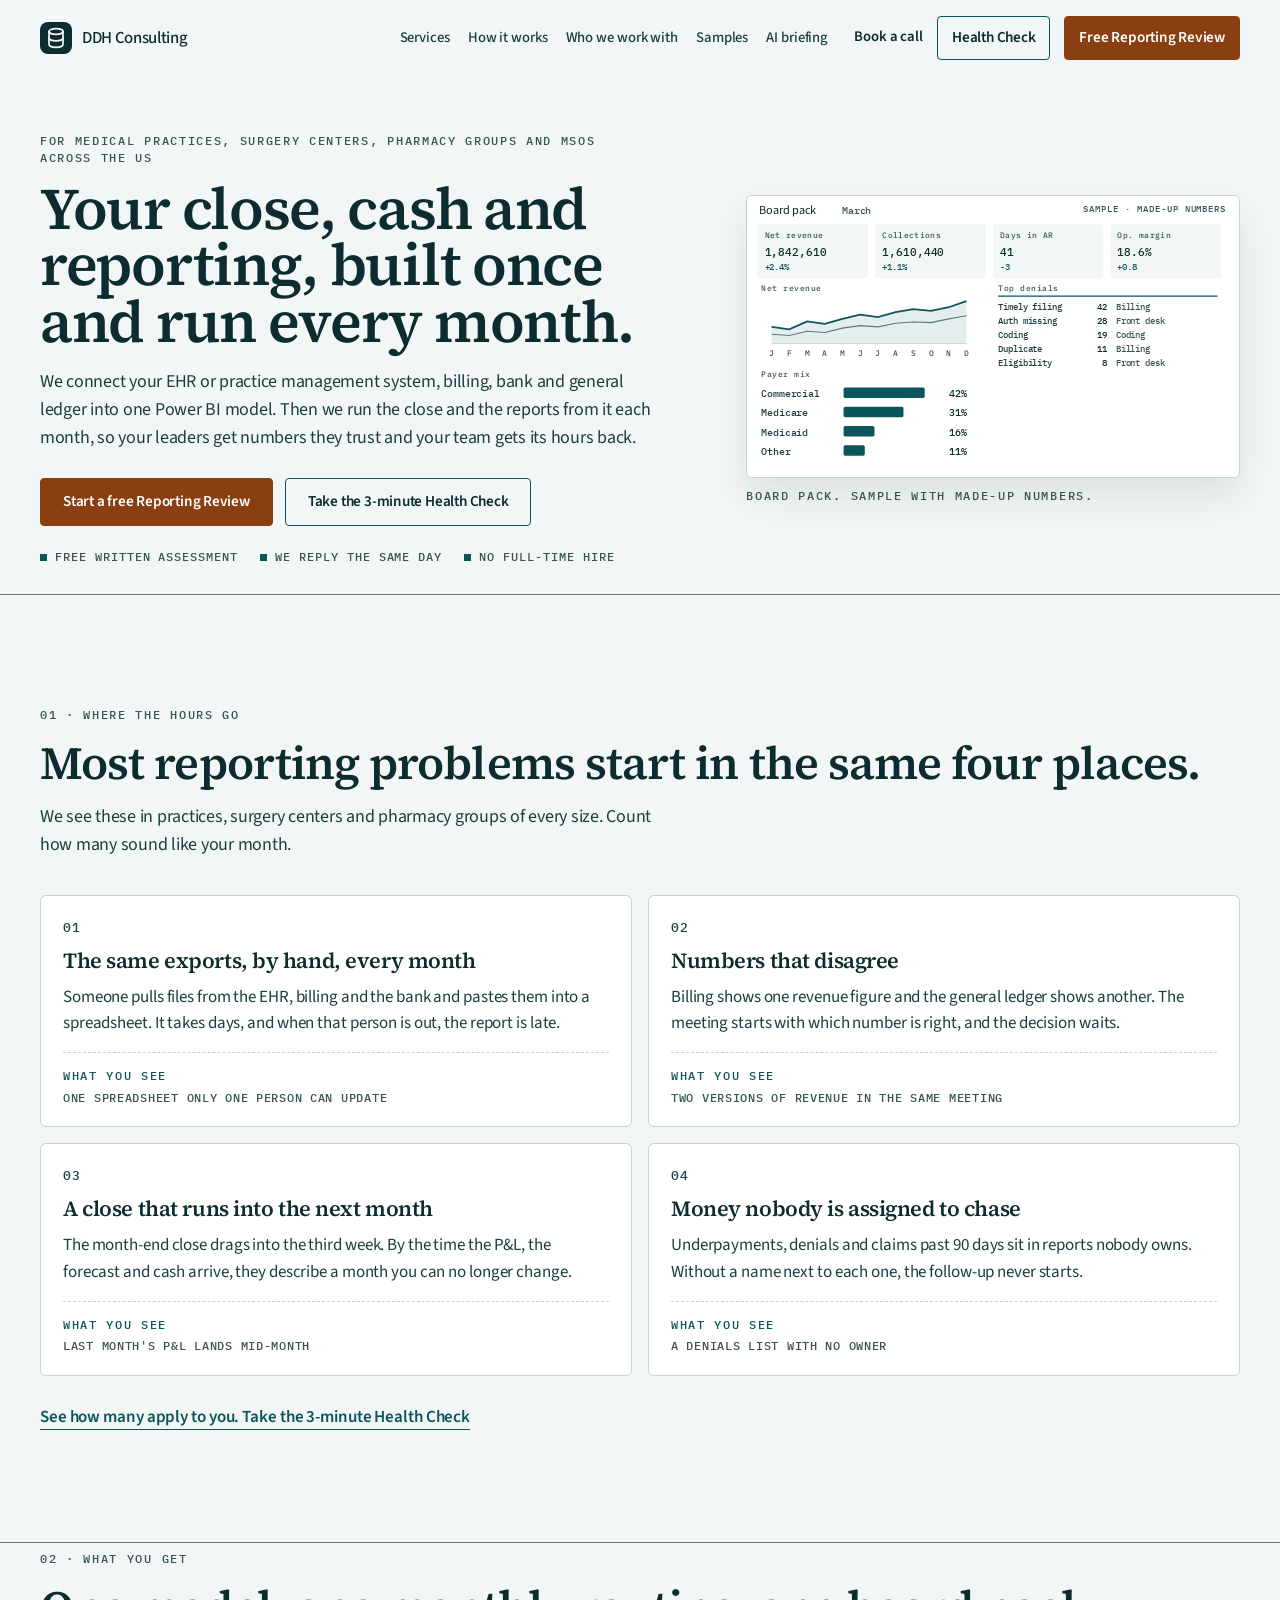
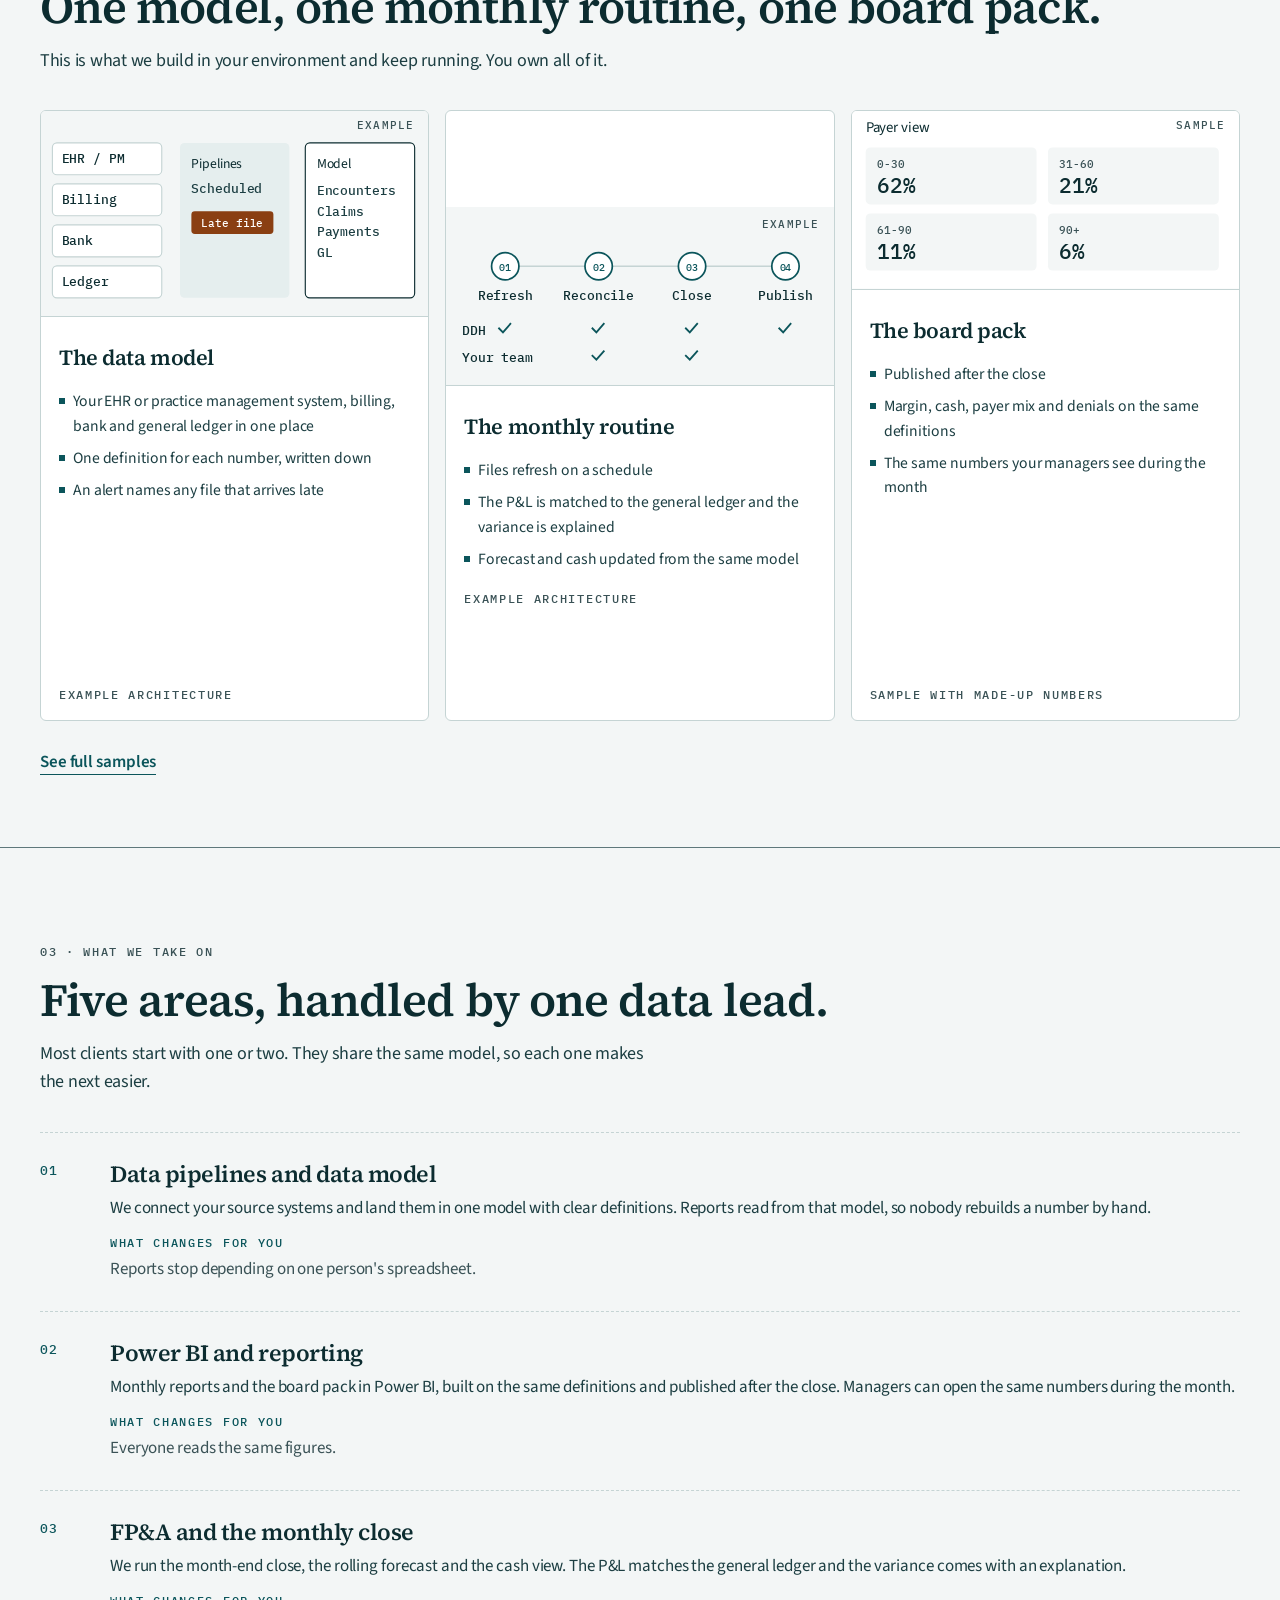
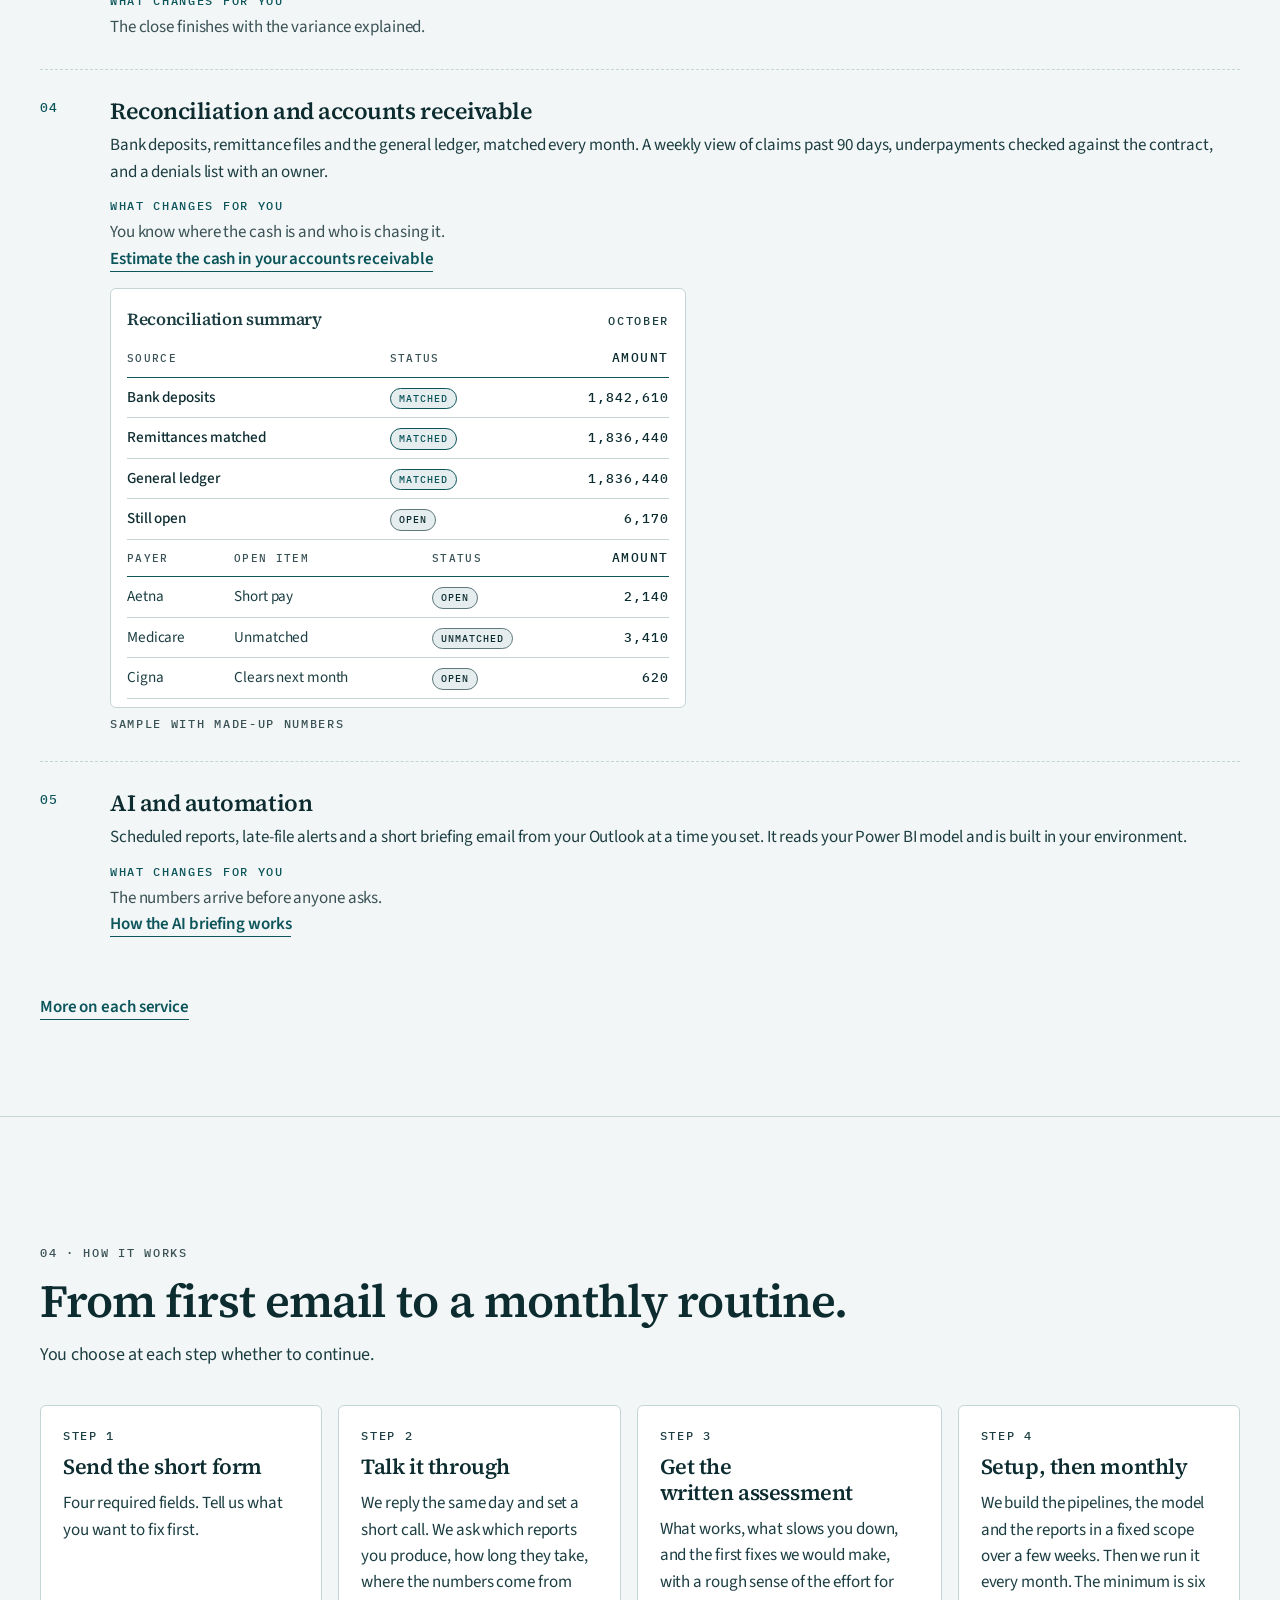
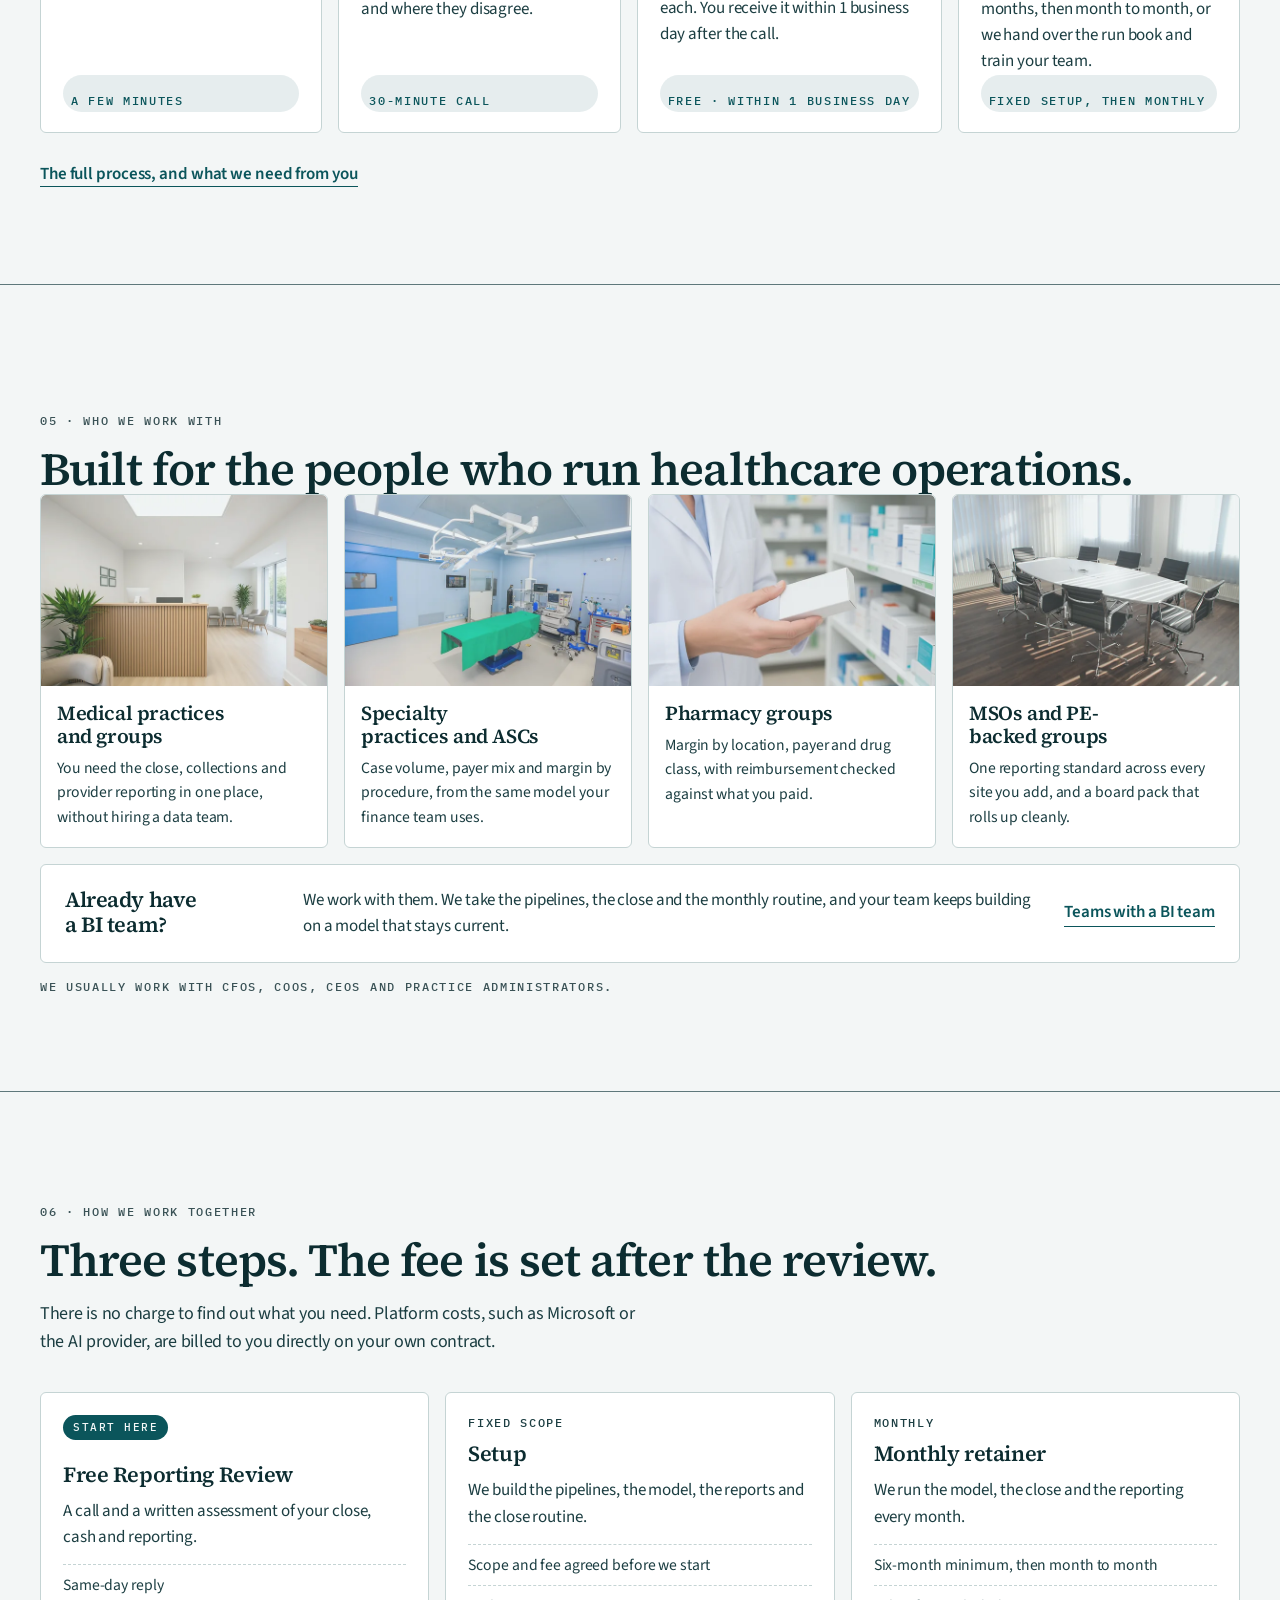
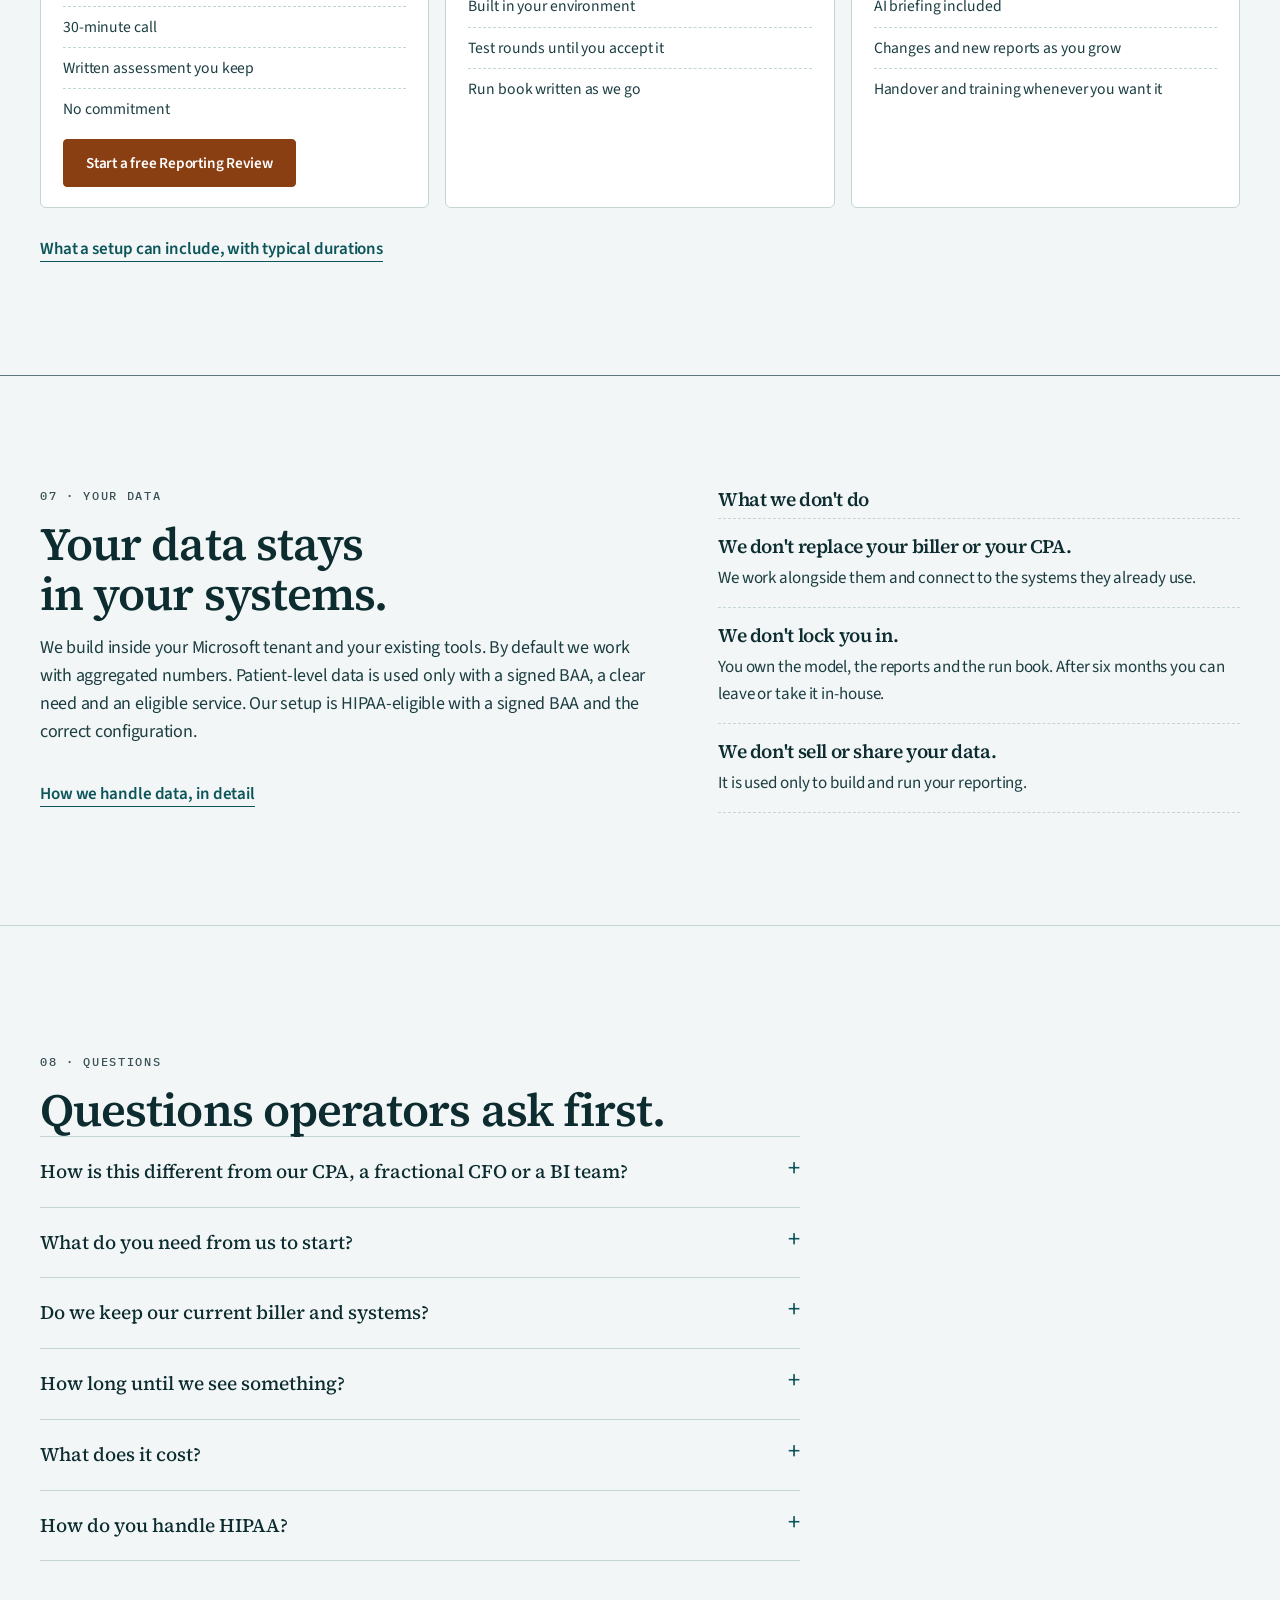
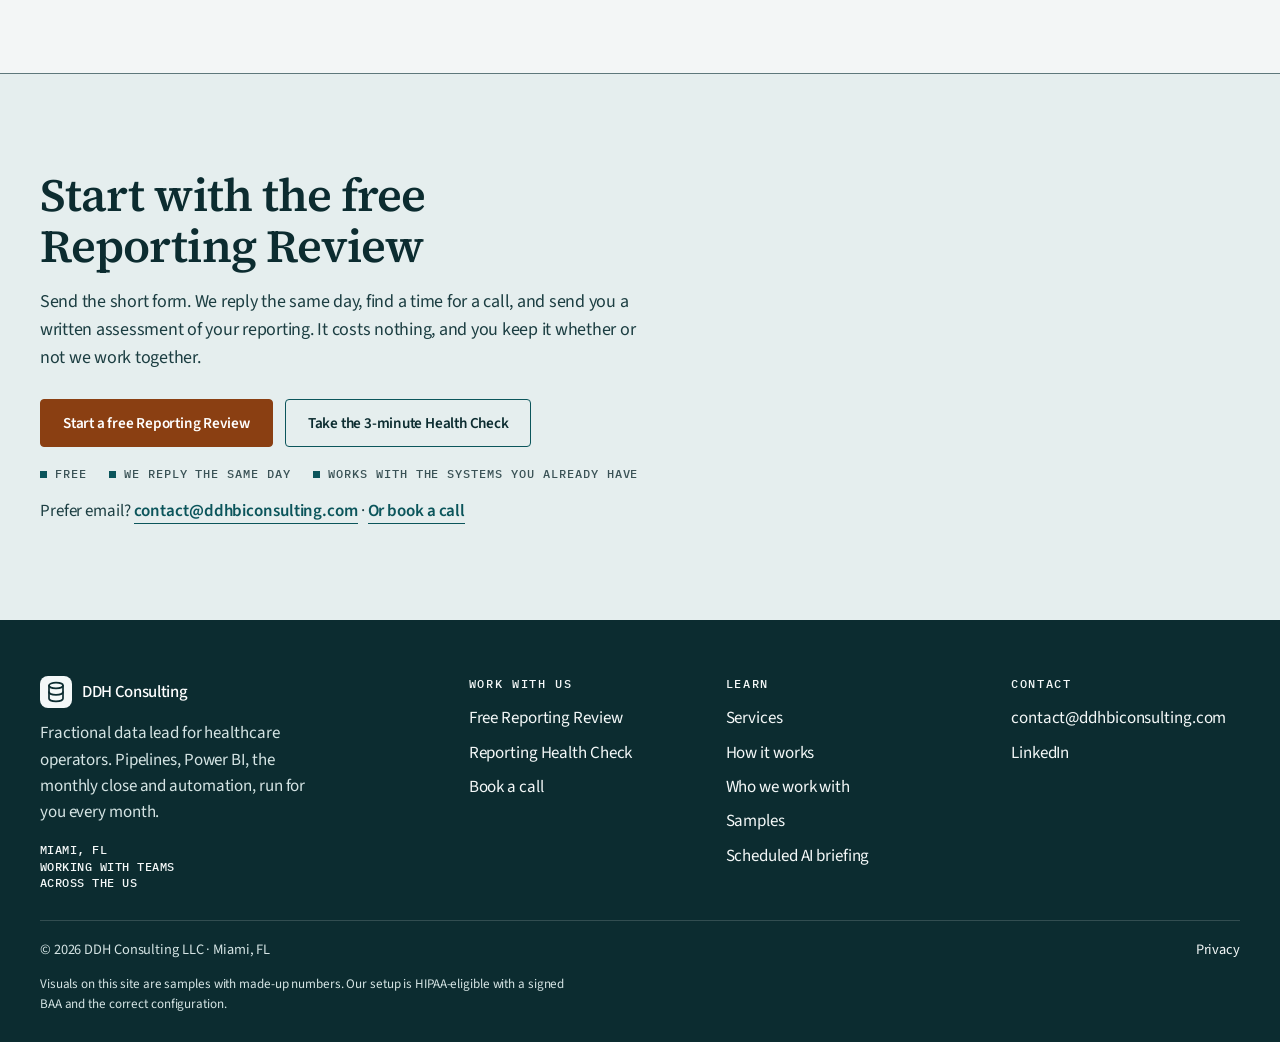
==== commit c344f6df: "Revert "Use the DDH monogram across the site (#42)" This reverts commit 6ebeaa8e67685ad9d6b9fe6762c2" ====
--- a/index.html
+++ b/index.html
@@ -18,11 +18,11 @@
 <meta name="twitter:description" content="We connect your EHR, billing, bank and general ledger into one Power BI model and run the close and reporting every month for practices, ASCs, pharmacy groups and MSOs. Free Reporting Review.">
 <meta name="twitter:image" content="https://ddhbiconsulting.com/social-card.png">
 <link rel="canonical" href="https://ddhbiconsulting.com/">
-<link rel="icon" href="/favicon.ico?v=6" sizes="16x16 32x32 48x48">
-<link rel="icon" href="/favicon.svg?v=6" type="image/svg+xml">
-<link rel="apple-touch-icon" href="/apple-touch-icon.png?v=6">
-<link rel="manifest" href="/site.webmanifest?v=6">
-<link rel="mask-icon" href="/mask-icon.svg?v=6" color="#0C2C30">
+<link rel="icon" href="/favicon.ico?v=5" sizes="48x48">
+<link rel="icon" href="/favicon.svg?v=5" type="image/svg+xml">
+<link rel="apple-touch-icon" href="/apple-touch-icon.png">
+<link rel="manifest" href="/site.webmanifest">
+<link rel="mask-icon" href="/mask-icon.svg" color="#0C2C30">
 <meta name="theme-color" content="#0C2C30">
 <link rel="preload" href="/fonts/source-sans-3-400.woff2" as="font" type="font/woff2" crossorigin>
 <link rel="preload" href="/fonts/source-serif-4-600.woff2" as="font" type="font/woff2" crossorigin>
@@ -154,7 +154,14 @@
 <header class="site-header">
   <div class="wrap header-bar">
     <a class="brand" href="/" aria-label="DDH Consulting home">
-      <img class="brand-mark" src="/assets/brand-mark.svg" width="32" height="32" alt="DDH">
+      <svg viewBox="0 0 32 32" fill="none" aria-hidden="true">
+        <rect width="32" height="32" rx="8" fill="#0C2C30"/>
+        <g fill="none" stroke="#F4F8F8" stroke-width="1.7" stroke-linecap="round" stroke-linejoin="round">
+          <ellipse cx="16" cy="9.5" rx="7" ry="2.8"/>
+          <path d="M9 9.5 V22.5 c0 1.55 3.13 2.8 7 2.8 s7 -1.25 7 -2.8 V9.5"/>
+          <path d="M9 16 c0 1.55 3.13 2.8 7 2.8 s7 -1.25 7 -2.8"/>
+        </g>
+      </svg>
       <span class="brand-name">DDH Consulting</span>
     </a>
     <nav class="nav-links" aria-label="Primary">
@@ -625,7 +632,14 @@
   <div class="wrap footer-grid">
     <div>
       <a class="brand footer-brand" href="/" aria-label="DDH Consulting home">
-        <img class="brand-mark" src="/assets/brand-mark.svg" width="32" height="32" alt="DDH">
+        <svg viewBox="0 0 32 32" fill="none" aria-hidden="true">
+        <rect width="32" height="32" rx="8" fill="#F4F8F8"/>
+        <g fill="none" stroke="#0C2C30" stroke-width="1.7" stroke-linecap="round" stroke-linejoin="round">
+          <ellipse cx="16" cy="9.5" rx="7" ry="2.8"/>
+          <path d="M9 9.5 V22.5 c0 1.55 3.13 2.8 7 2.8 s7 -1.25 7 -2.8 V9.5"/>
+          <path d="M9 16 c0 1.55 3.13 2.8 7 2.8 s7 -1.25 7 -2.8"/>
+        </g>
+      </svg>
         <span class="brand-name">DDH Consulting</span>
       </a>
       <p>Fractional data lead for healthcare operators. Pipelines, Power BI, the monthly close and automation, run for you every month.</p>
--- a/assets/site.css
+++ b/assets/site.css
@@ -158,8 +158,8 @@
 }
 .header-bar { display: flex; align-items: center; gap: var(--s3); }
 .brand { display: flex; align-items: center; gap: 10px; margin-right: auto; }
-.brand .brand-mark { width: 32px; height: 32px; display: block; flex: none; transition: width 240ms var(--ease), height 240ms var(--ease); }
-.is-condensed .brand .brand-mark { width: 26px; height: 26px; }
+.brand svg { width: 32px; height: 32px; transition: width 240ms var(--ease), height 240ms var(--ease); }
+.is-condensed .brand svg { width: 26px; height: 26px; }
 .brand-name { font-family: var(--sans); font-size: 1.25rem; font-weight: 500; letter-spacing: -0.03em; color: var(--ink); line-height: 1; }
 .brand-sub { font-size: 0.68rem; letter-spacing: 0.18em; text-transform: uppercase; color: var(--muted); margin-left: 2px; }
 .nav-links { display: flex; gap: 22px; align-items: center; }
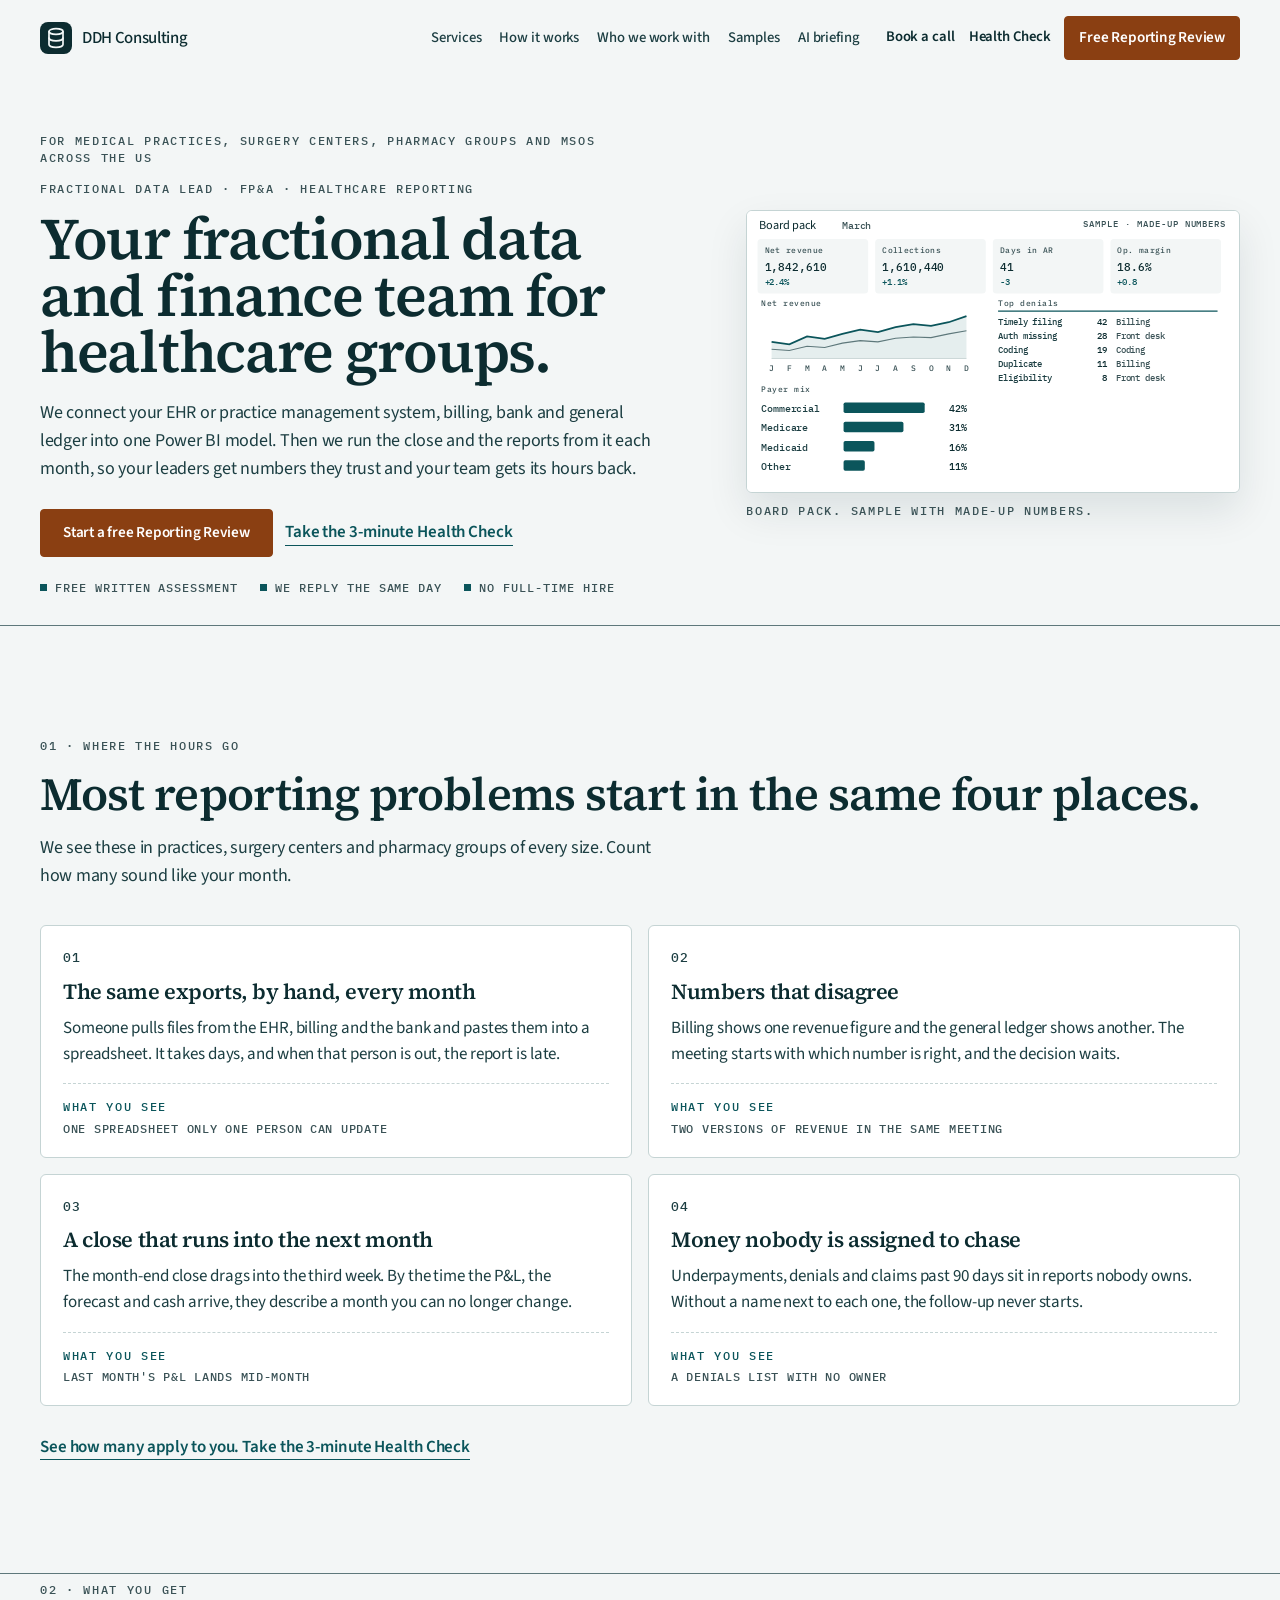
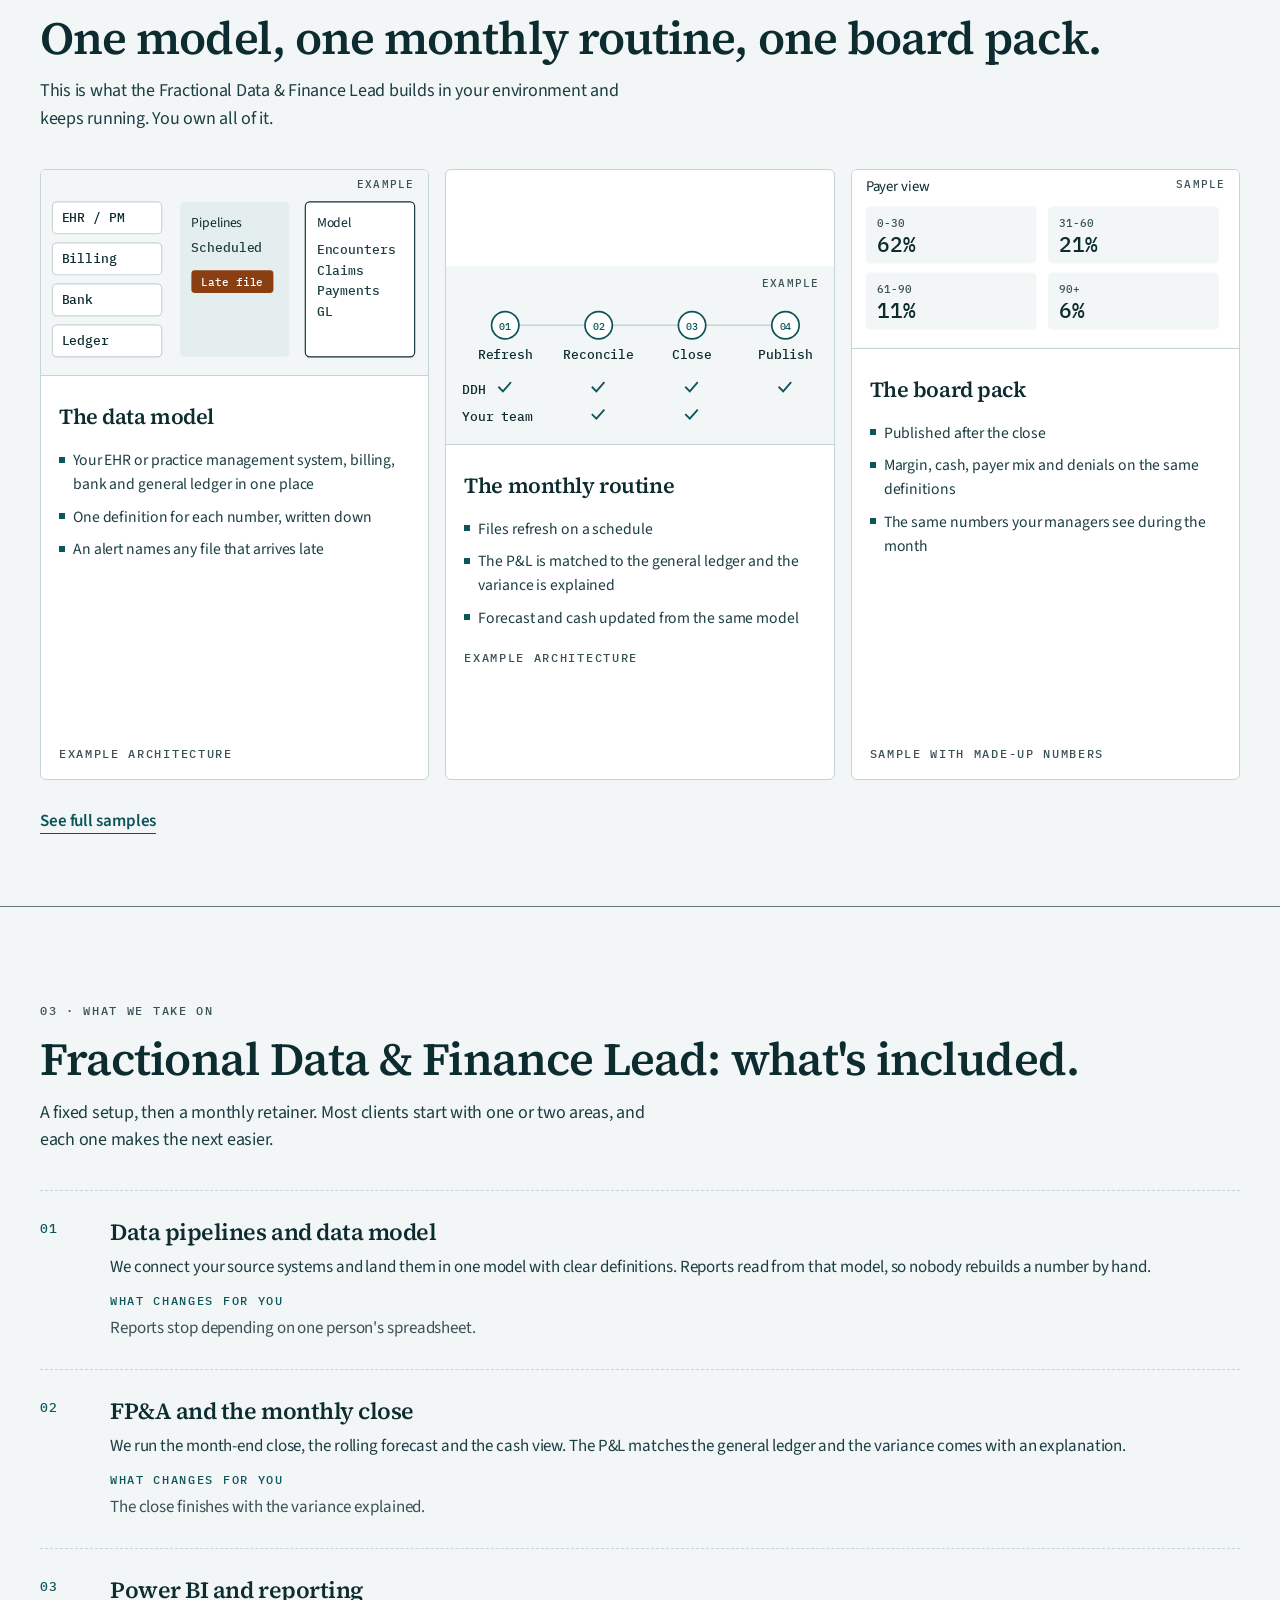
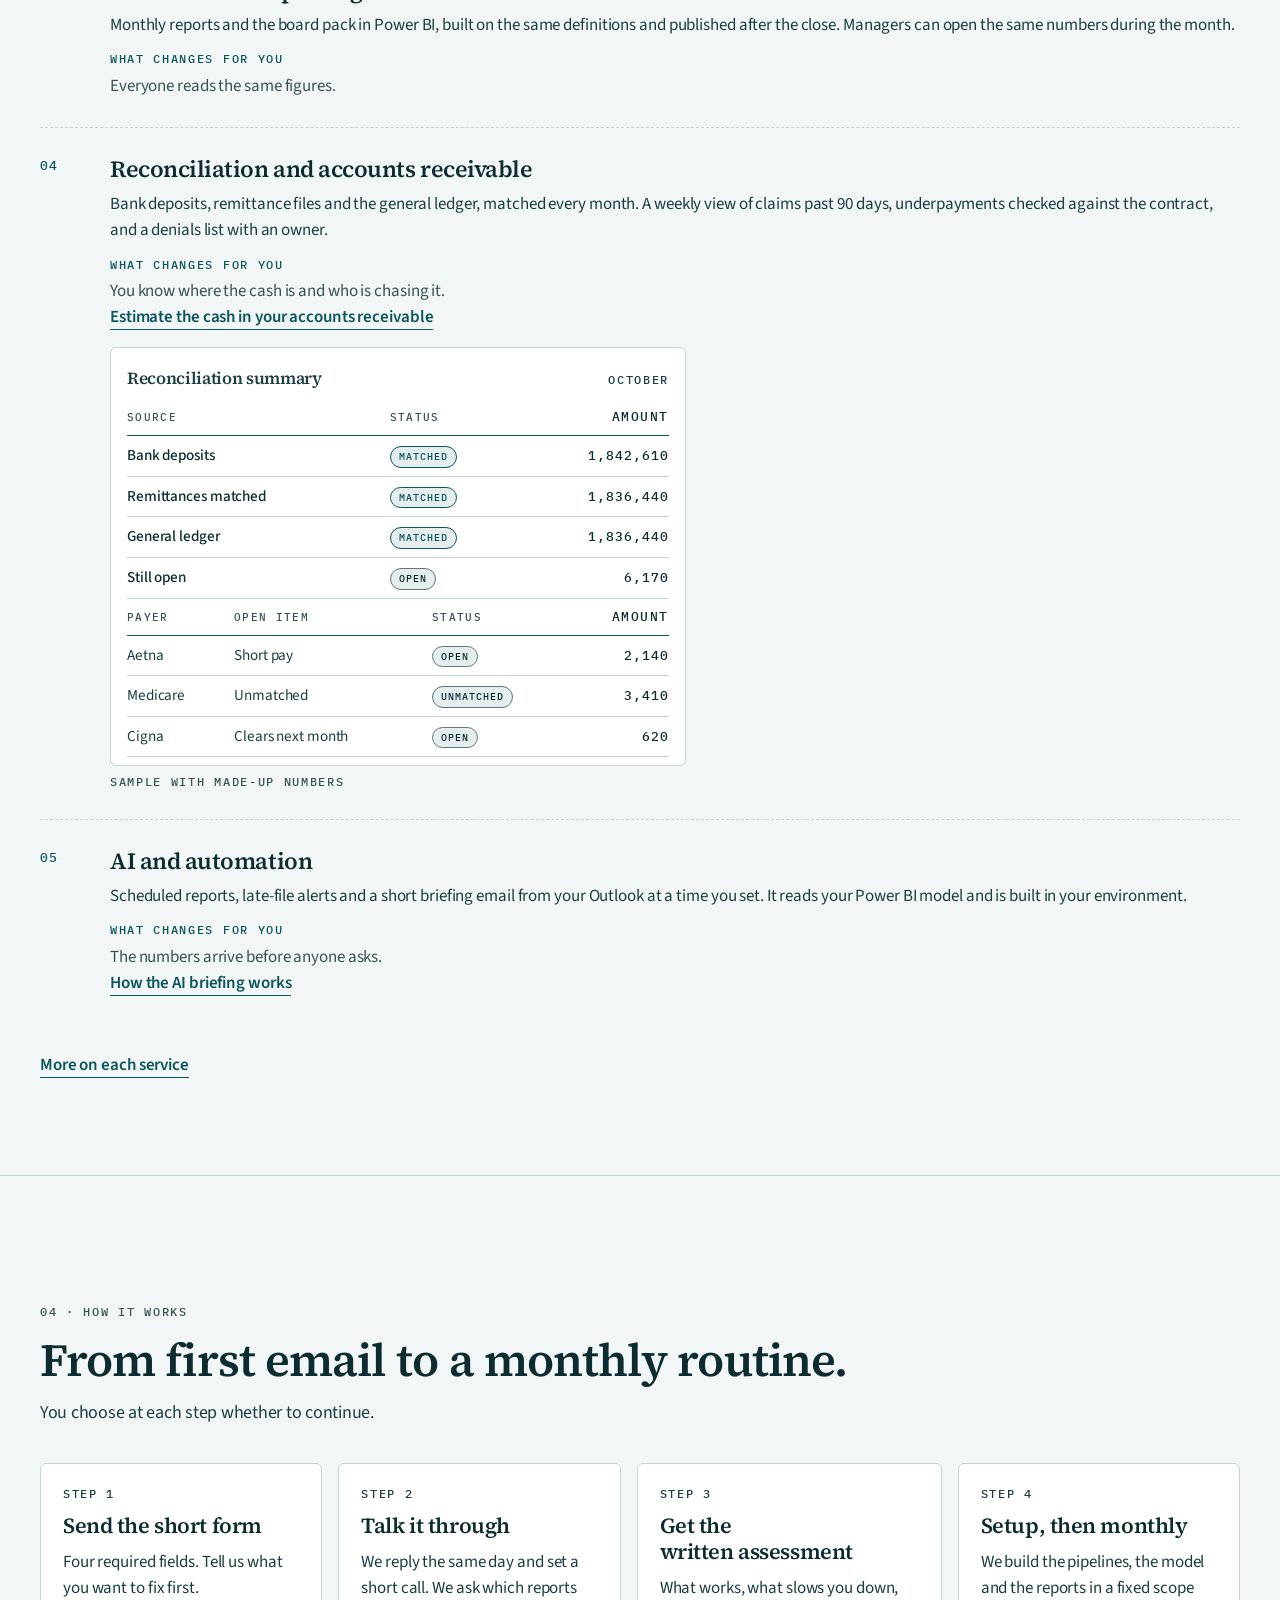
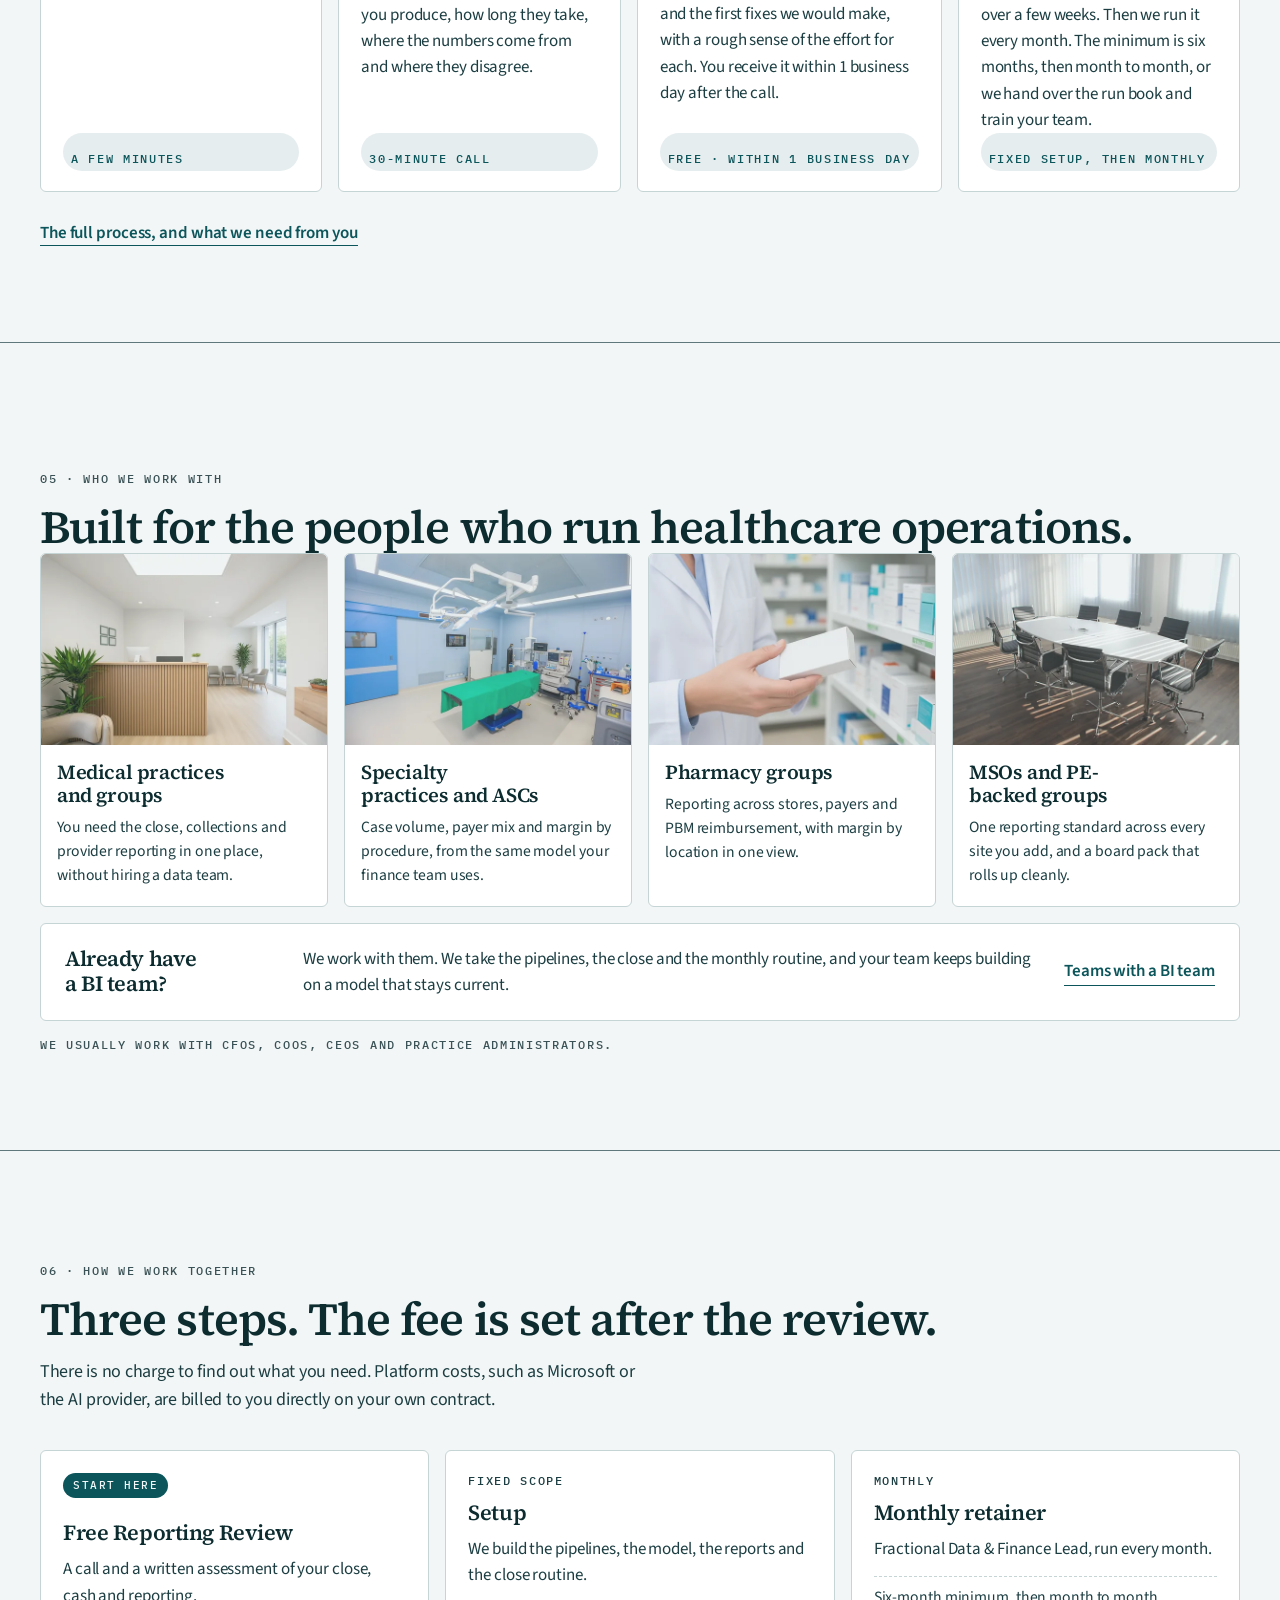
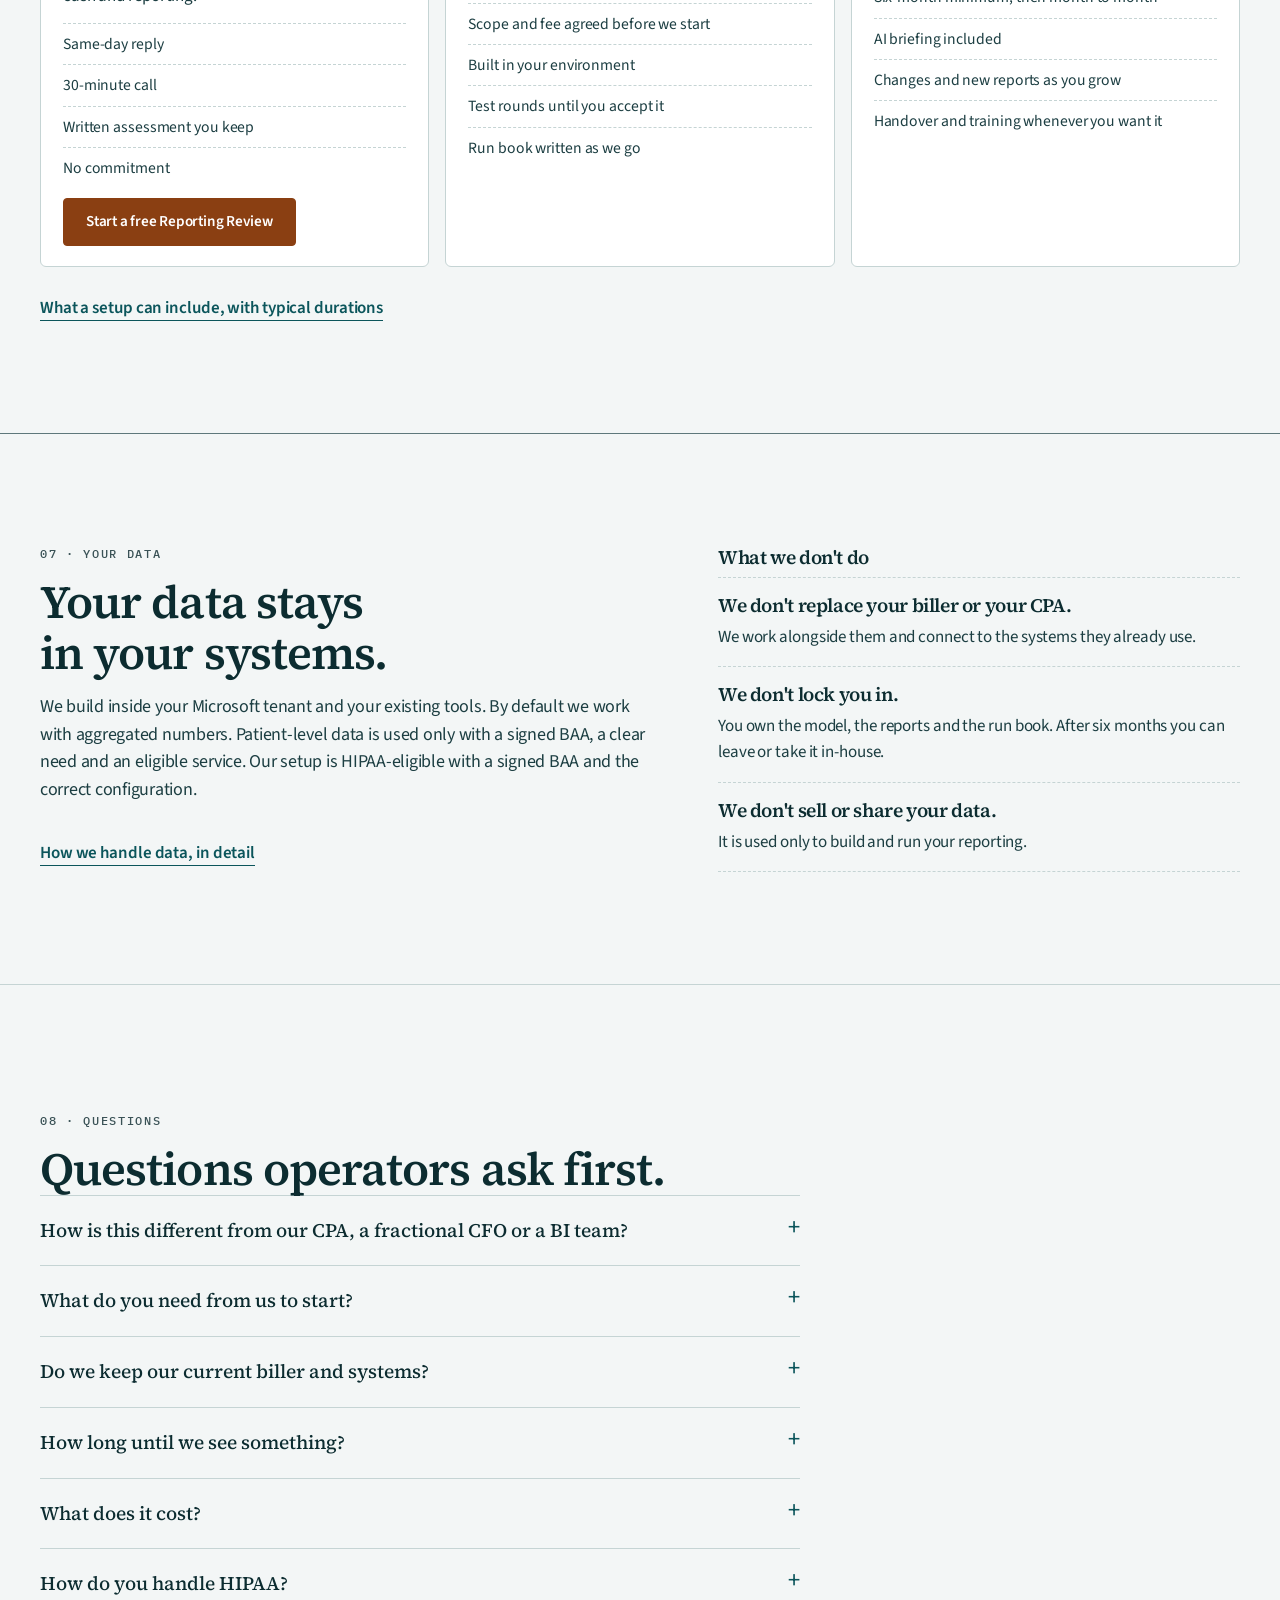
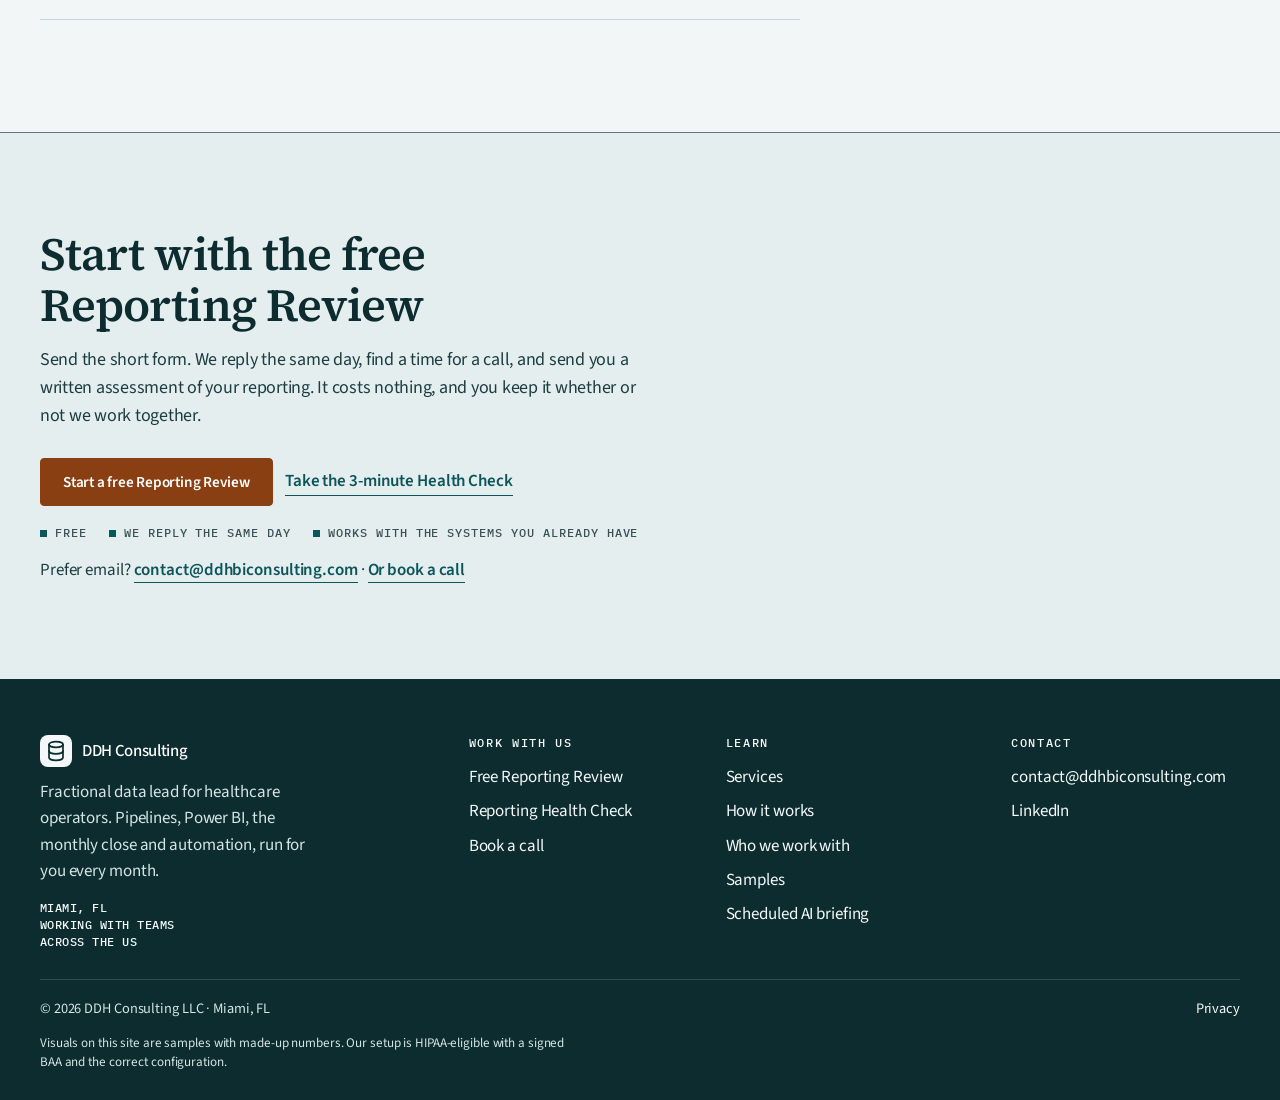
==== commit 2e3f29d6: "Name the homepage offer as Fractional Data & Finance Lead. Add the hero kicker, retitle the included" ====
--- a/index.html
+++ b/index.html
@@ -18,11 +18,11 @@
 <meta name="twitter:description" content="We connect your EHR, billing, bank and general ledger into one Power BI model and run the close and reporting every month for practices, ASCs, pharmacy groups and MSOs. Free Reporting Review.">
 <meta name="twitter:image" content="https://ddhbiconsulting.com/social-card.png">
 <link rel="canonical" href="https://ddhbiconsulting.com/">
-<link rel="icon" href="/favicon.ico?v=5" sizes="48x48">
-<link rel="icon" href="/favicon.svg?v=5" type="image/svg+xml">
-<link rel="apple-touch-icon" href="/apple-touch-icon.png">
-<link rel="manifest" href="/site.webmanifest">
-<link rel="mask-icon" href="/mask-icon.svg" color="#0C2C30">
+<link rel="icon" href="/favicon.ico?v=7" sizes="48x48">
+<link rel="icon" href="/favicon.svg?v=7" type="image/svg+xml">
+<link rel="apple-touch-icon" href="/apple-touch-icon.png?v=7">
+<link rel="manifest" href="/site.webmanifest?v=7">
+<link rel="mask-icon" href="/mask-icon.svg?v=7" color="#0C2C30">
 <meta name="theme-color" content="#0C2C30">
 <link rel="preload" href="/fonts/source-sans-3-400.woff2" as="font" type="font/woff2" crossorigin>
 <link rel="preload" href="/fonts/source-serif-4-600.woff2" as="font" type="font/woff2" crossorigin>
@@ -86,8 +86,8 @@
       },
       "serviceType": [
         "Data pipelines and data model",
+        "FP&A and the monthly close",
         "Power BI and reporting",
-        "FP&A and the monthly close",
         "Reconciliation and accounts receivable",
         "AI and automation"
       ]
@@ -173,7 +173,7 @@
     </nav>
     <div class="header-actions">
       <a class="header-book" href="https://calendly.com/pedroodahdah/30min" target="_blank" rel="noopener">Book a call</a>
-      <a class="btn btn-outline header-health" href="/checkup.html">Health Check</a>
+      <a class="header-book header-health" href="/checkup.html">Health Check</a>
       <a class="btn btn-primary" href="/apply.html" aria-label="Free Reporting Review"><span class="cta-full">Free Reporting Review</span><span class="cta-short">Free review</span></a>
     </div>
     <button class="menu-btn" type="button" aria-expanded="false" aria-controls="menu-panel">Menu</button>
@@ -185,7 +185,7 @@
     <a href="/samples.html">Samples</a>
     <a href="/briefing.html">AI briefing</a>
     <a href="https://calendly.com/pedroodahdah/30min" target="_blank" rel="noopener">Book a call</a>
-    <a class="btn btn-outline" href="/checkup.html">Health Check</a>
+    <a href="/checkup.html">Health Check</a>
     <a class="btn btn-primary" href="/apply.html">Free Reporting Review</a>
   </div>
 </header>
@@ -195,11 +195,12 @@
   <div class="wrap hero-grid">
     <div>
       <p class="eyebrow">For medical practices, surgery centers, pharmacy groups and MSOs<br>across the US</p>
-      <h1>Your close, cash and reporting, built once and run every month.</h1>
+      <p class="eyebrow">Fractional data lead · FP&amp;A · Healthcare reporting</p>
+      <h1>Your fractional data and finance team for healthcare groups.</h1>
       <p class="lede">We connect your EHR or practice management system, billing, bank and general ledger into one Power BI model. Then we run the close and the reports from it each month, so your leaders get numbers they trust and your team gets its hours back.</p>
       <div class="cta-row">
         <a class="btn btn-primary" href="/apply.html">Start a free Reporting Review</a>
-        <a class="btn btn-outline" href="/checkup.html">Take the 3-minute Health Check</a>
+        <a class="text-link" href="/checkup.html">Take the 3-minute Health Check</a>
       </div>
       <ul class="ticks">
         <li>Free written assessment</li>
@@ -304,7 +305,7 @@
   <div class="wrap">
     <p class="eyebrow">02 · What you get</p>
     <h2>One model, one monthly routine, one board pack.</h2>
-    <p class="lede">This is what we build in your environment and keep running. You own all of it.</p>
+    <p class="lede">This is what the Fractional Data &amp; Finance Lead builds in your environment and keeps running. You own all of it.</p>
     <div class="panel-grid">
       <a class="card panel" href="/samples.html#model">
         <div class="diagram"><svg viewBox="0 0 340 180" role="img" aria-labelledby="card-pipe-title">
@@ -414,8 +415,8 @@
 <section class="section" id="services">
   <div class="wrap">
     <p class="eyebrow">03 · What we take on</p>
-    <h2>Five areas, handled by one data lead.</h2>
-    <p class="lede">Most clients start with one or two. They share the same model, so each one makes the next easier.</p>
+    <h2>Fractional Data &amp; Finance Lead: what's included.</h2>
+    <p class="lede">A fixed setup, then a monthly retainer. Most clients start with one or two areas, and each one makes the next easier.</p>
     <article class="svc-row">
         <p class="num">01</p>
         <div class="svc-copy">
@@ -427,17 +428,17 @@
       </article><article class="svc-row">
         <p class="num">02</p>
         <div class="svc-copy">
+          <h3>FP&amp;A and the monthly close</h3>
+          <p>We run the month-end close, the rolling forecast and the cash view. The P&amp;L matches the general ledger and the variance comes with an explanation.</p>
+          <p class="change"><strong>What changes for you</strong> The close finishes with the variance explained.</p>
+          
+        </div>
+      </article><article class="svc-row">
+        <p class="num">03</p>
+        <div class="svc-copy">
           <h3>Power BI and reporting</h3>
           <p>Monthly reports and the board pack in Power BI, built on the same definitions and published after the close. Managers can open the same numbers during the month.</p>
           <p class="change"><strong>What changes for you</strong> Everyone reads the same figures.</p>
-          
-        </div>
-      </article><article class="svc-row">
-        <p class="num">03</p>
-        <div class="svc-copy">
-          <h3>FP&amp;A and the monthly close</h3>
-          <p>We run the month-end close, the rolling forecast and the cash view. The P&amp;L matches the general ledger and the variance comes with an explanation.</p>
-          <p class="change"><strong>What changes for you</strong> The close finishes with the variance explained.</p>
           
         </div>
       </article><article class="svc-row">
@@ -542,7 +543,7 @@
       <!-- Source: AI-generated -->
       <img src="/assets/img/who-pharmacy.jpg" width="1200" height="800" alt="Hands holding a medicine box in front of pharmacy shelves" loading="lazy" decoding="async">
     </picture></figure>
-        <div class="who-body"><h3>Pharmacy groups</h3><p>Margin by location, payer and drug class, with reimbursement checked against what you paid.</p></div>
+        <div class="who-body"><h3>Pharmacy groups</h3><p>Reporting across stores, payers and PBM reimbursement, with margin by location in one view.</p></div>
       </a><a class="card who-card" href="/who-we-work-with.html#mso">
         <figure class="photo"><picture>
       <source type="image/webp" srcset="/assets/img/who-mso-600.webp 600w, /assets/img/who-mso.webp 1200w" sizes="(min-width: 980px) 280px, 92vw">
@@ -564,7 +565,7 @@
     <p class="eyebrow">06 · How we work together</p>
     <h2>Three steps. The fee is set after the review.</h2>
     <p class="lede">There is no charge to find out what you need. Platform costs, such as Microsoft or the AI provider, are billed to you directly on your own contract.</p>
-    <div class="offer-grid"><article class="card offer"><p class="badge">Start here</p><h3>Free Reporting Review</h3><p>A call and a written assessment of your close, cash and reporting.</p><ul><li>Same-day reply</li><li>30-minute call</li><li>Written assessment you keep</li><li>No commitment</li></ul><a class="btn btn-primary" href="/apply.html">Start a free Reporting Review</a></article><article class="card offer"><p class="label">Fixed scope</p><h3>Setup</h3><p>We build the pipelines, the model, the reports and the close routine.</p><ul><li>Scope and fee agreed before we start</li><li>Built in your environment</li><li>Test rounds until you accept it</li><li>Run book written as we go</li></ul></article><article class="card offer"><p class="label">Monthly</p><h3>Monthly retainer</h3><p>We run the model, the close and the reporting every month.</p><ul><li>Six-month minimum, then month to month</li><li>AI briefing included</li><li>Changes and new reports as you grow</li><li>Handover and training whenever you want it</li></ul></article></div>
+    <div class="offer-grid"><article class="card offer"><p class="badge">Start here</p><h3>Free Reporting Review</h3><p>A call and a written assessment of your close, cash and reporting.</p><ul><li>Same-day reply</li><li>30-minute call</li><li>Written assessment you keep</li><li>No commitment</li></ul><a class="btn btn-primary" href="/apply.html">Start a free Reporting Review</a></article><article class="card offer"><p class="label">Fixed scope</p><h3>Setup</h3><p>We build the pipelines, the model, the reports and the close routine.</p><ul><li>Scope and fee agreed before we start</li><li>Built in your environment</li><li>Test rounds until you accept it</li><li>Run book written as we go</li></ul></article><article class="card offer"><p class="label">Monthly</p><h3>Monthly retainer</h3><p>Fractional Data &amp; Finance Lead, run every month.</p><ul><li>Six-month minimum, then month to month</li><li>AI briefing included</li><li>Changes and new reports as you grow</li><li>Handover and training whenever you want it</li></ul></article></div>
     <p class="section-link"><a class="text-link" href="/briefing.html#setup">What a setup can include, with typical durations</a></p>
   </div>
 </section>
@@ -618,7 +619,7 @@
     <p class="lede">Send the short form. We reply the same day, find a time for a call, and send you a written assessment of your reporting. It costs nothing, and you keep it whether or not we work together.</p>
     <div class="cta-row">
       <a class="btn btn-primary" href="/apply.html">Start a free Reporting Review</a>
-      <a class="btn btn-outline" href="/checkup.html">Take the 3-minute Health Check</a>
+      <a class="text-link" href="/checkup.html">Take the 3-minute Health Check</a>
     </div>
     <ul class="ticks" aria-label="What the review includes">
       <li>Free</li>
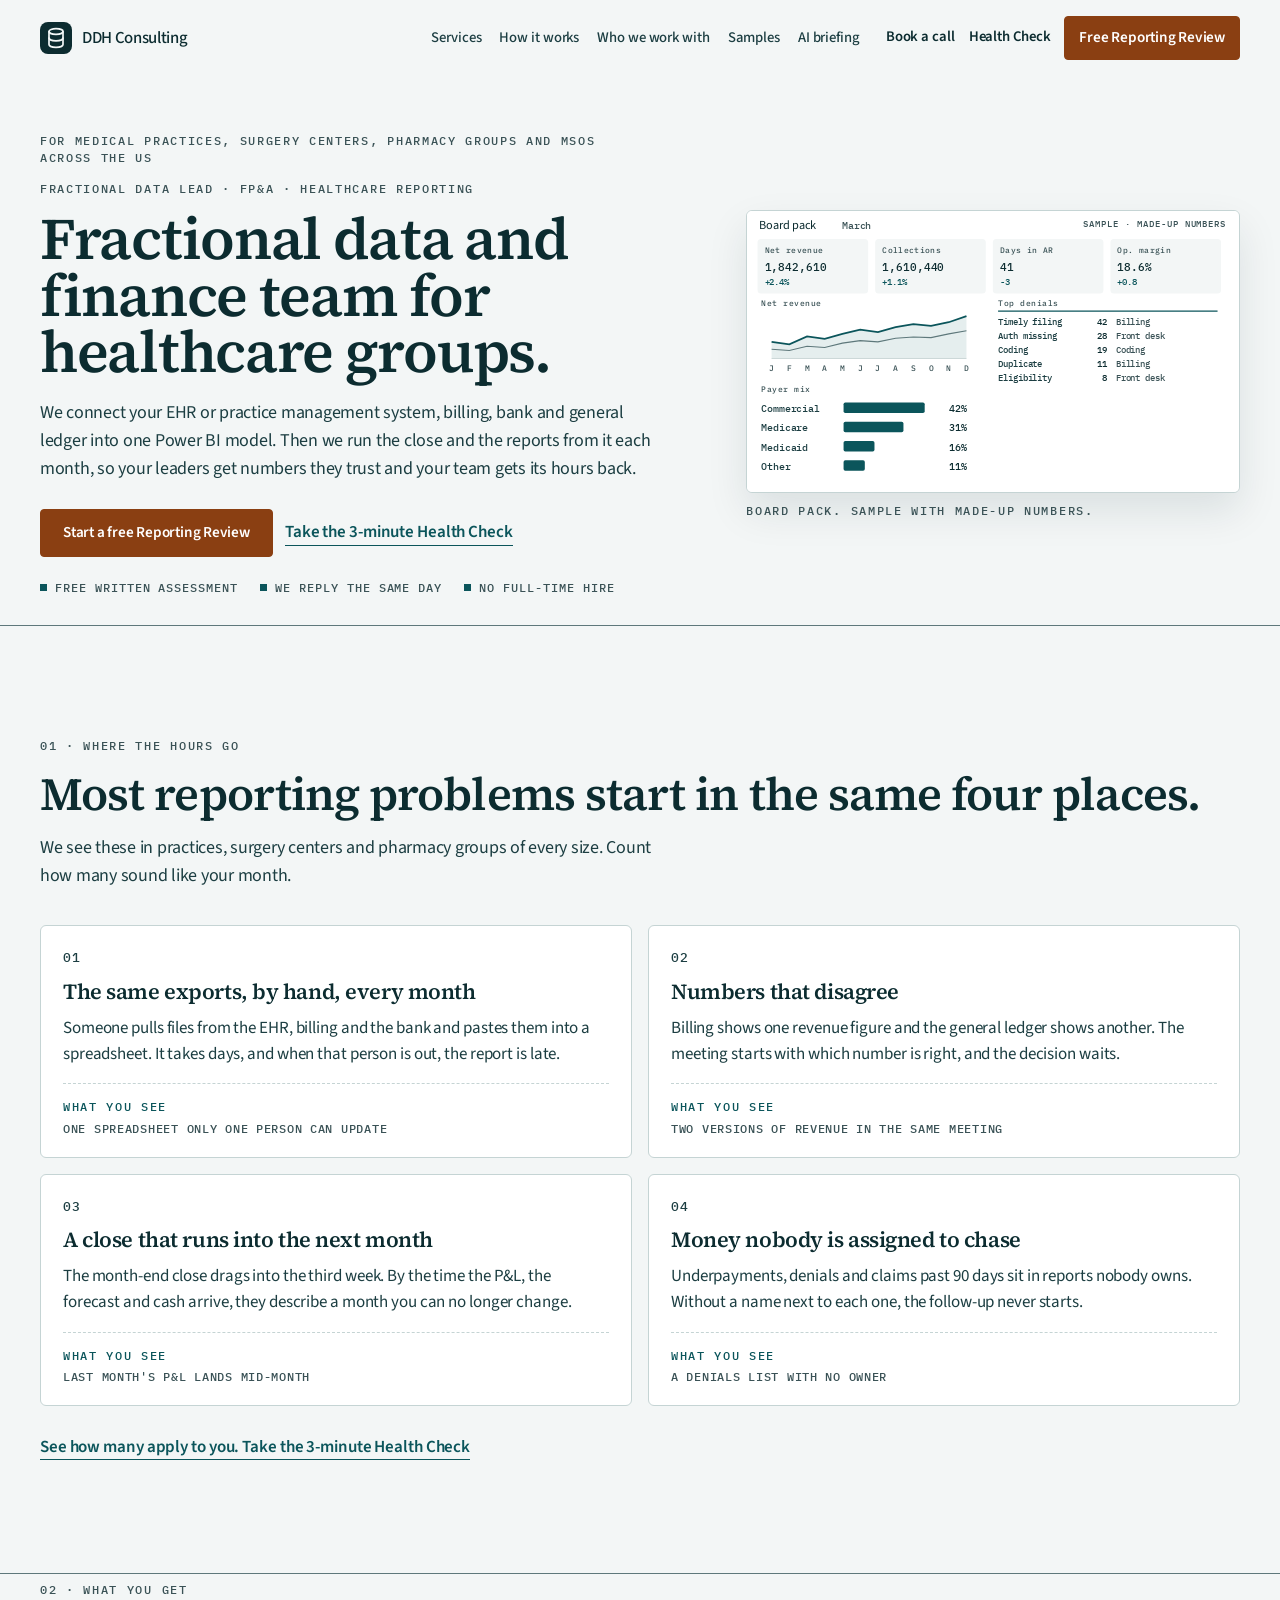
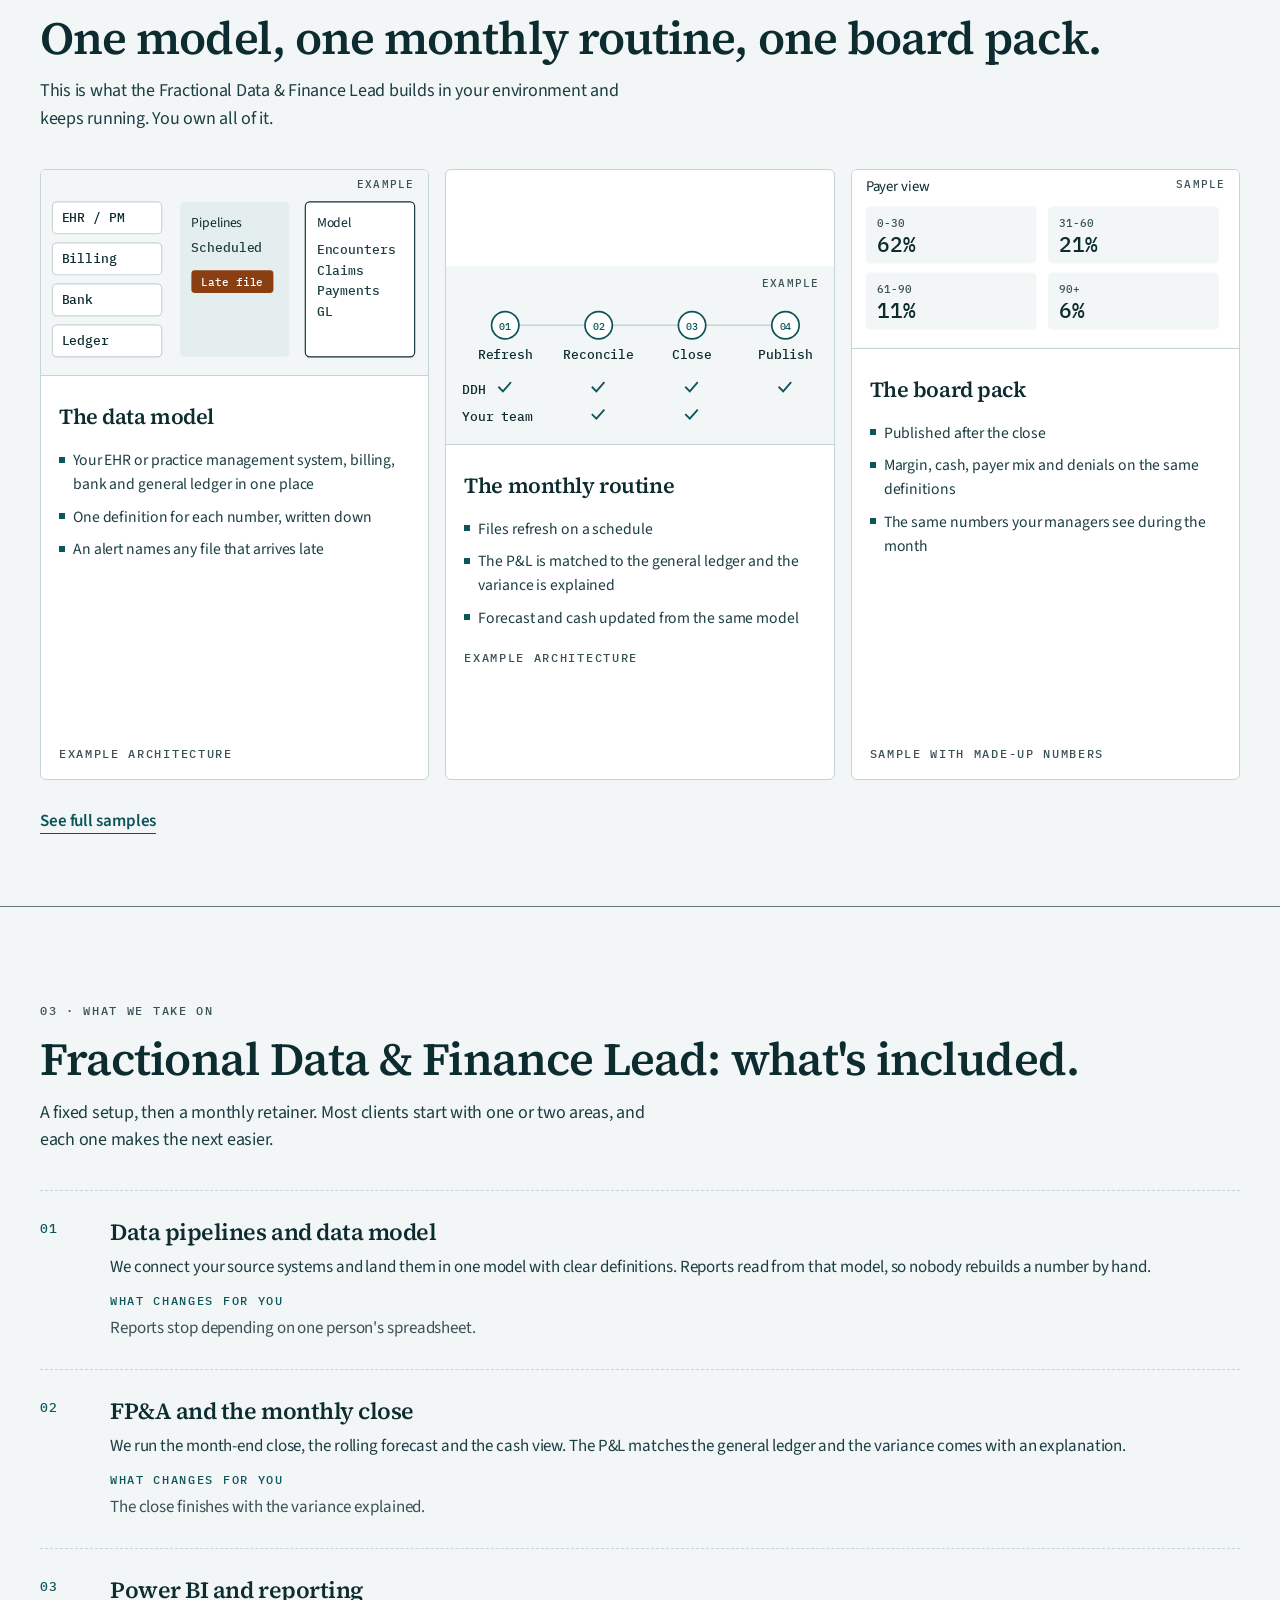
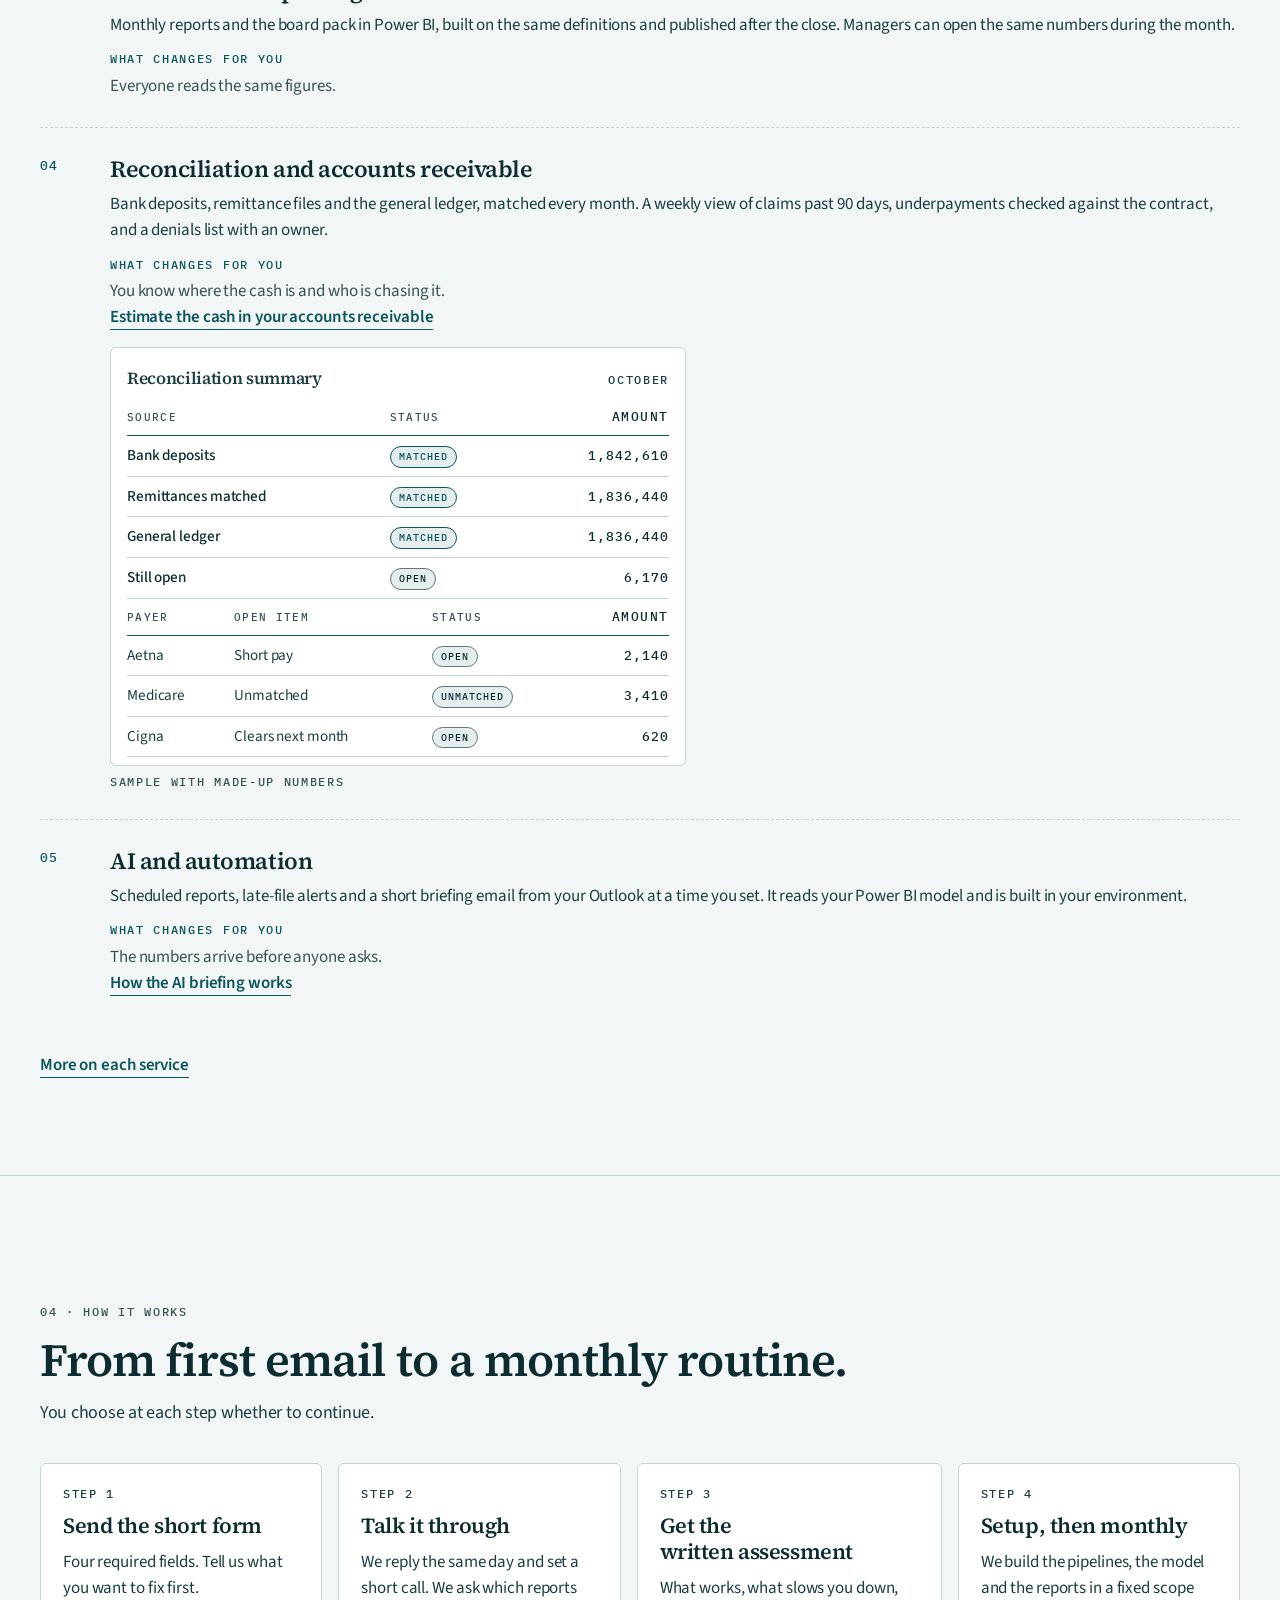
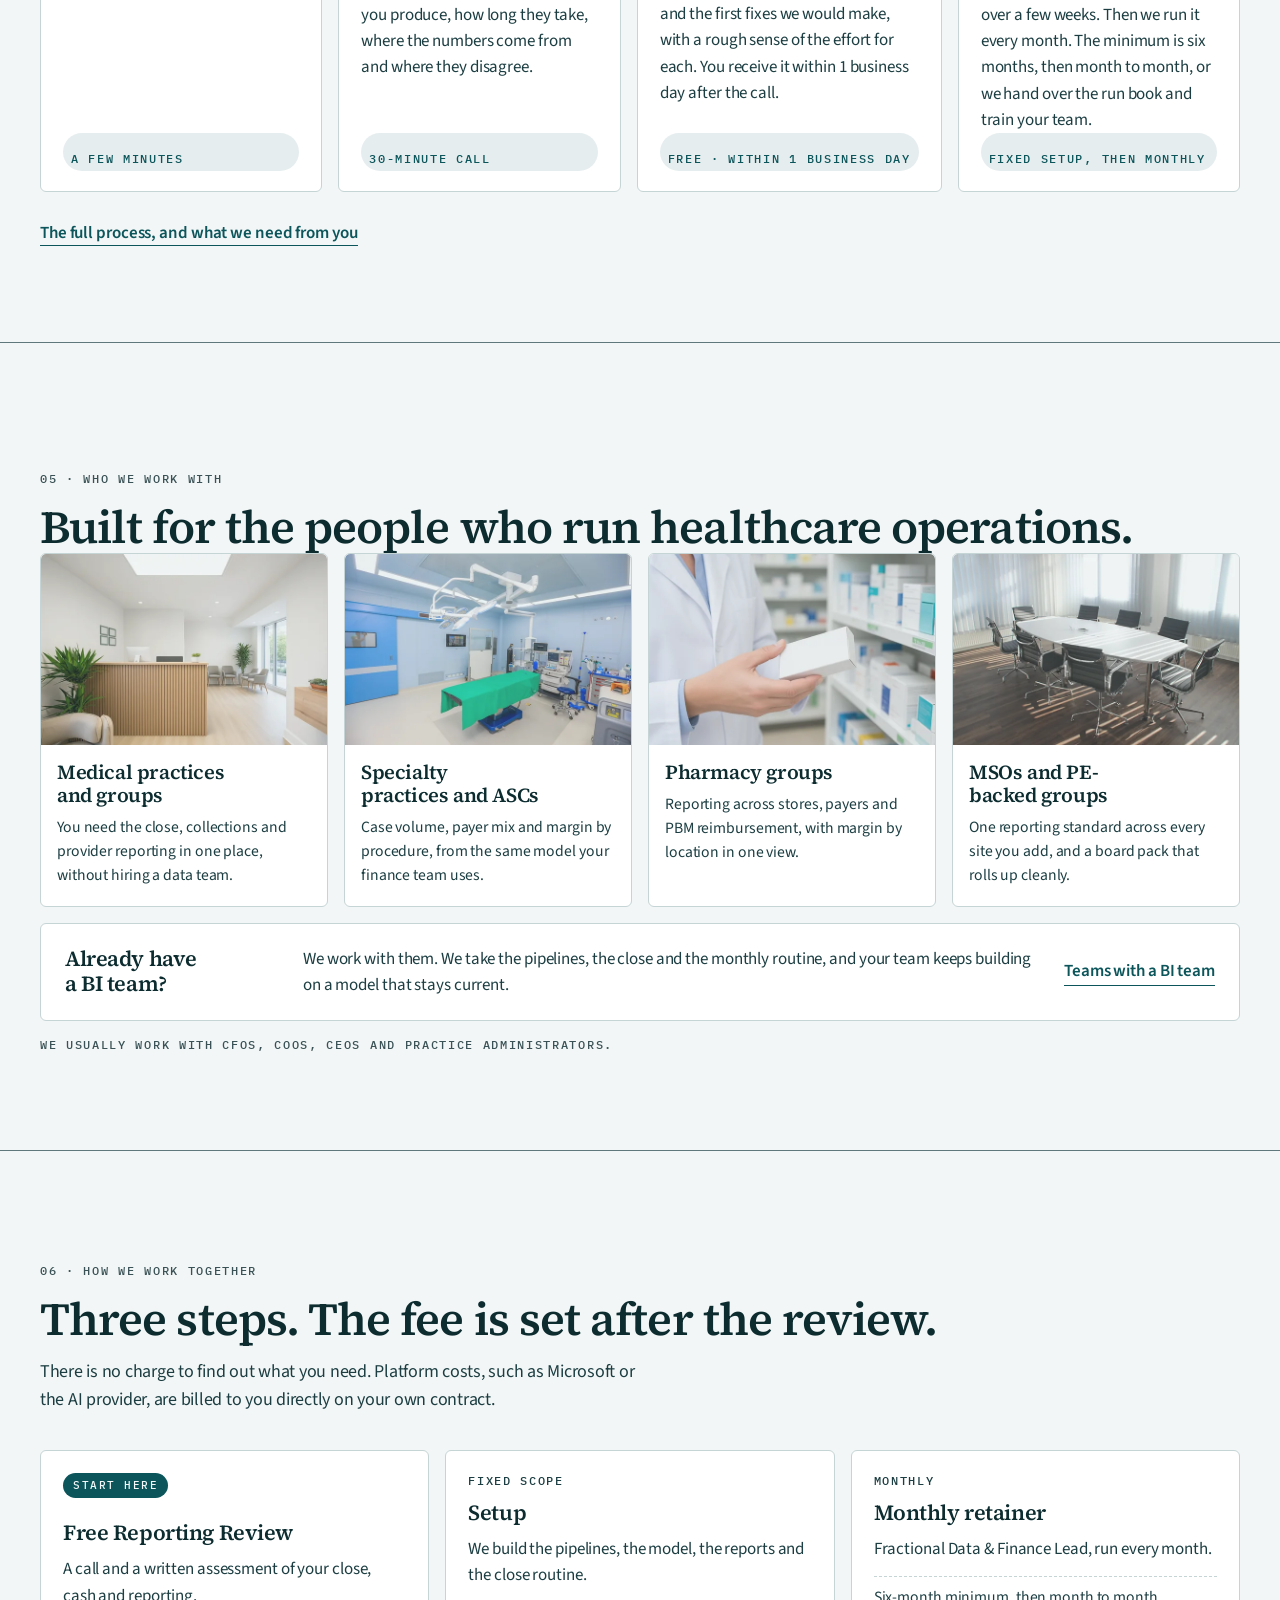
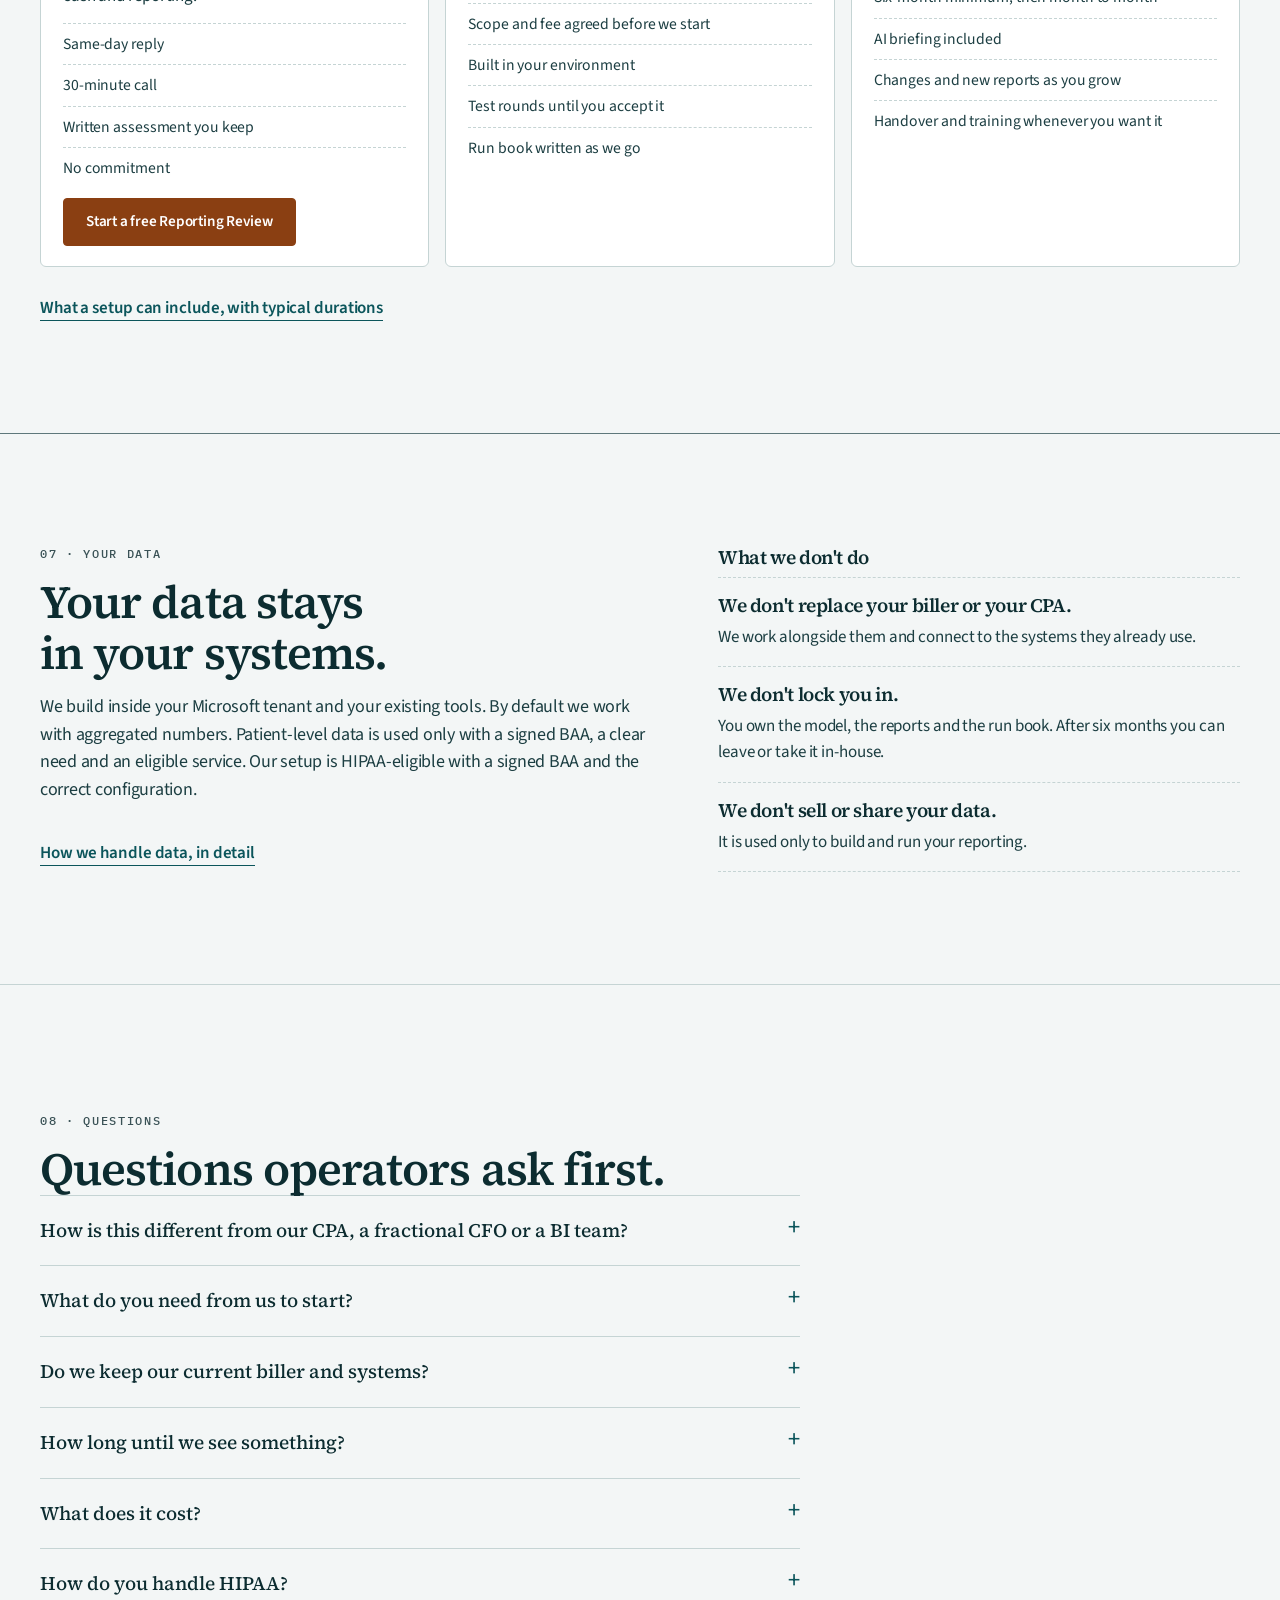
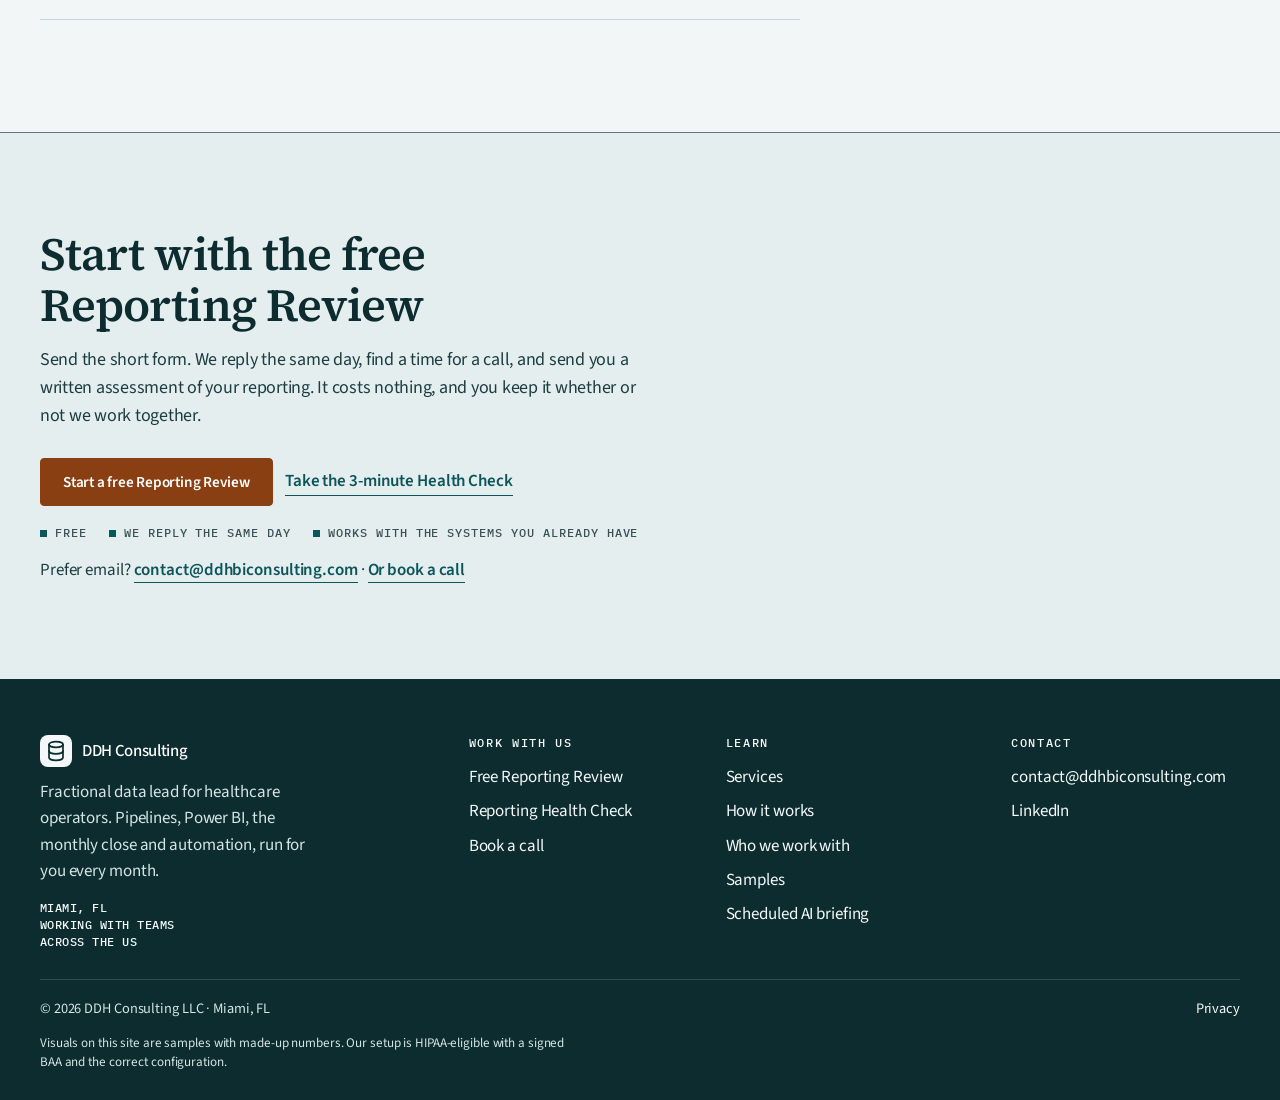
==== commit c1b09a05: "Drop "Your" from the homepage hero headline. The H1 is now "Fractional data and finance team for hea" ====
--- a/index.html
+++ b/index.html
@@ -196,7 +196,7 @@
     <div>
       <p class="eyebrow">For medical practices, surgery centers, pharmacy groups and MSOs<br>across the US</p>
       <p class="eyebrow">Fractional data lead · FP&amp;A · Healthcare reporting</p>
-      <h1>Your fractional data and finance team for healthcare groups.</h1>
+      <h1>Fractional data and finance team for healthcare groups.</h1>
       <p class="lede">We connect your EHR or practice management system, billing, bank and general ledger into one Power BI model. Then we run the close and the reports from it each month, so your leaders get numbers they trust and your team gets its hours back.</p>
       <div class="cta-row">
         <a class="btn btn-primary" href="/apply.html">Start a free Reporting Review</a>
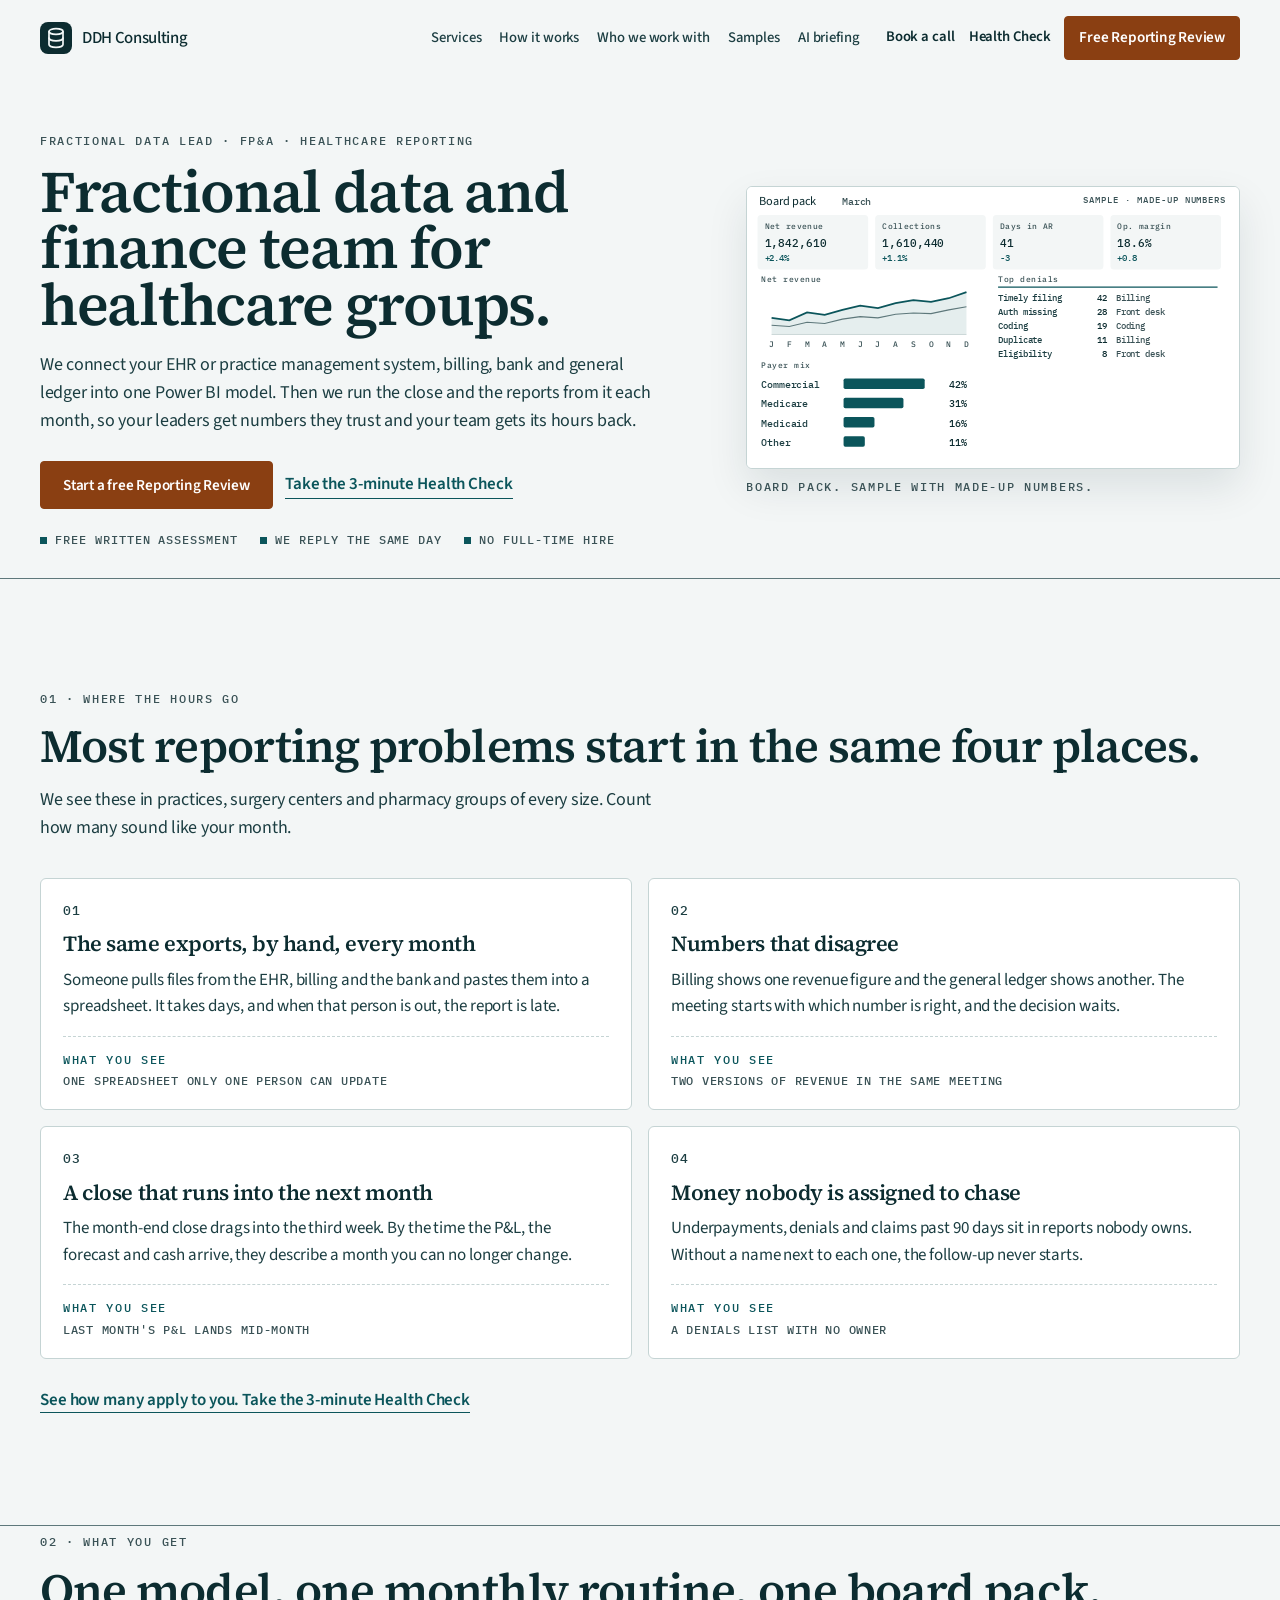
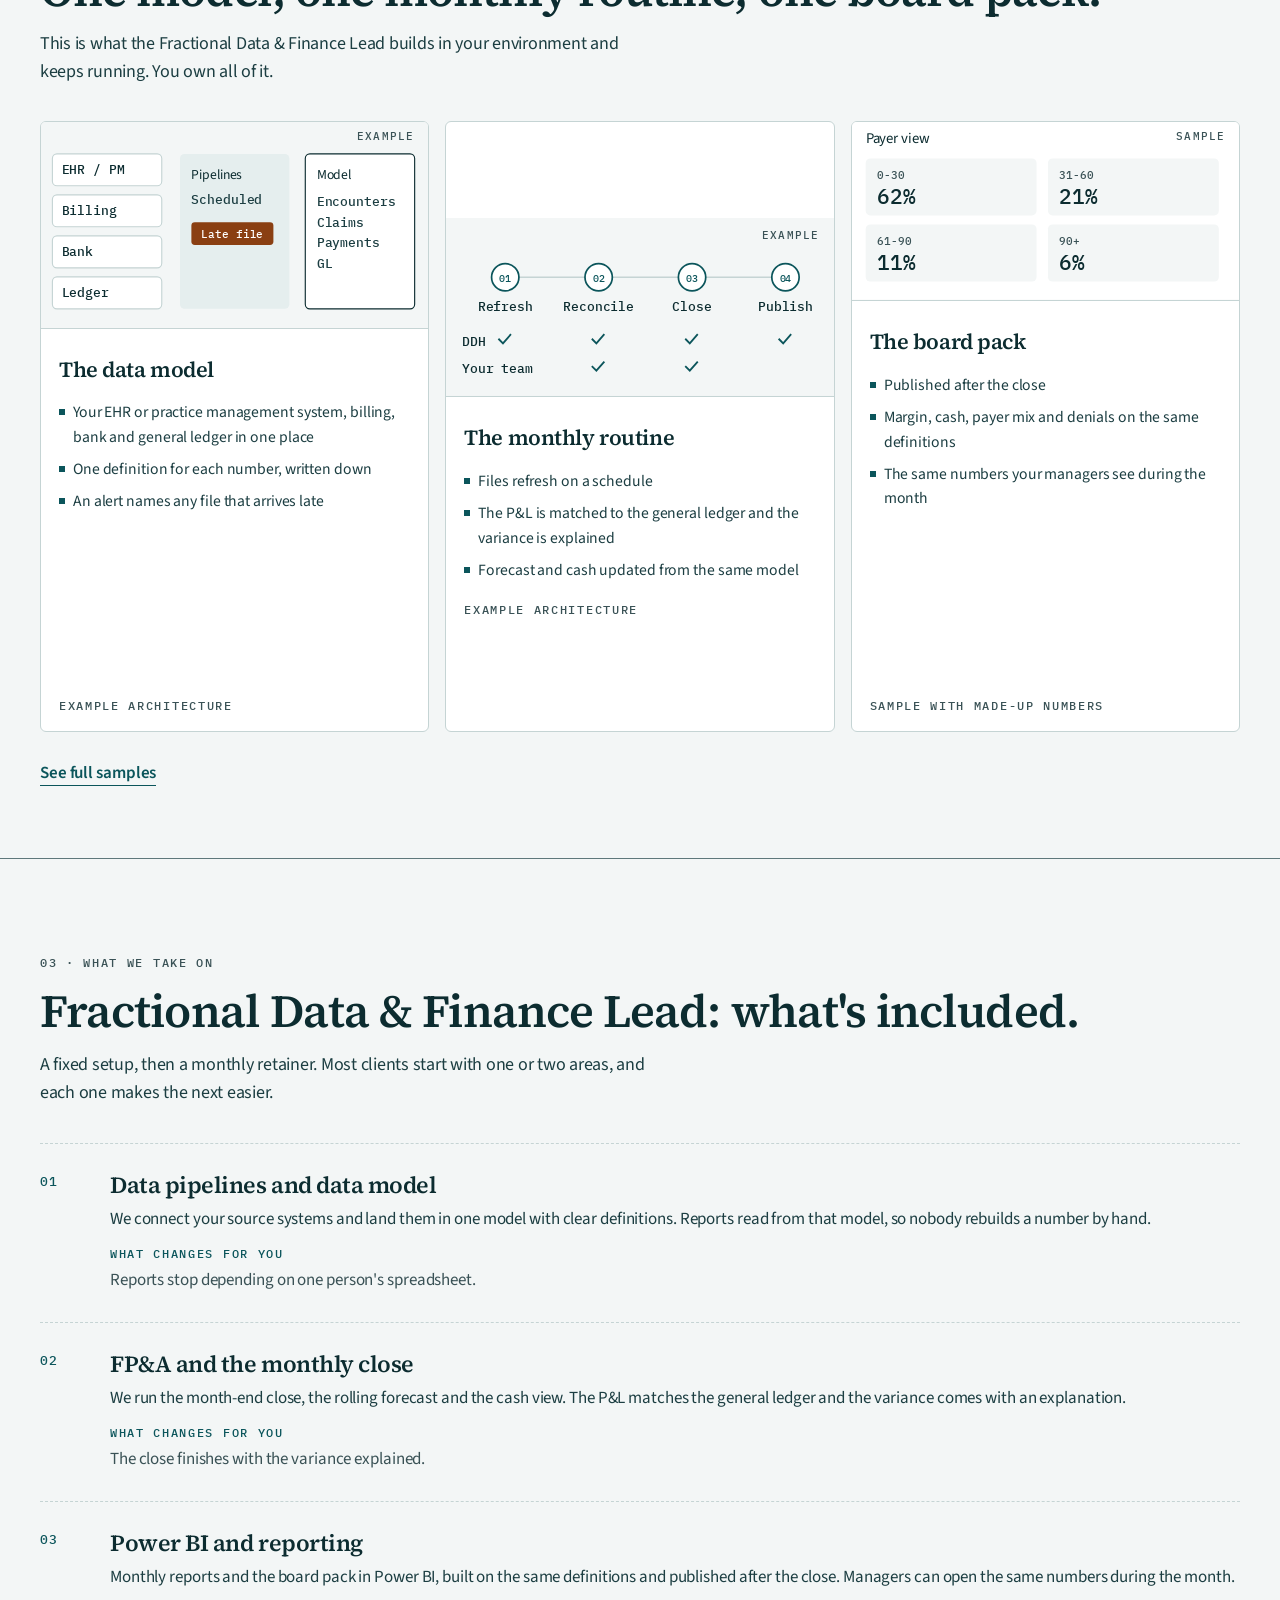
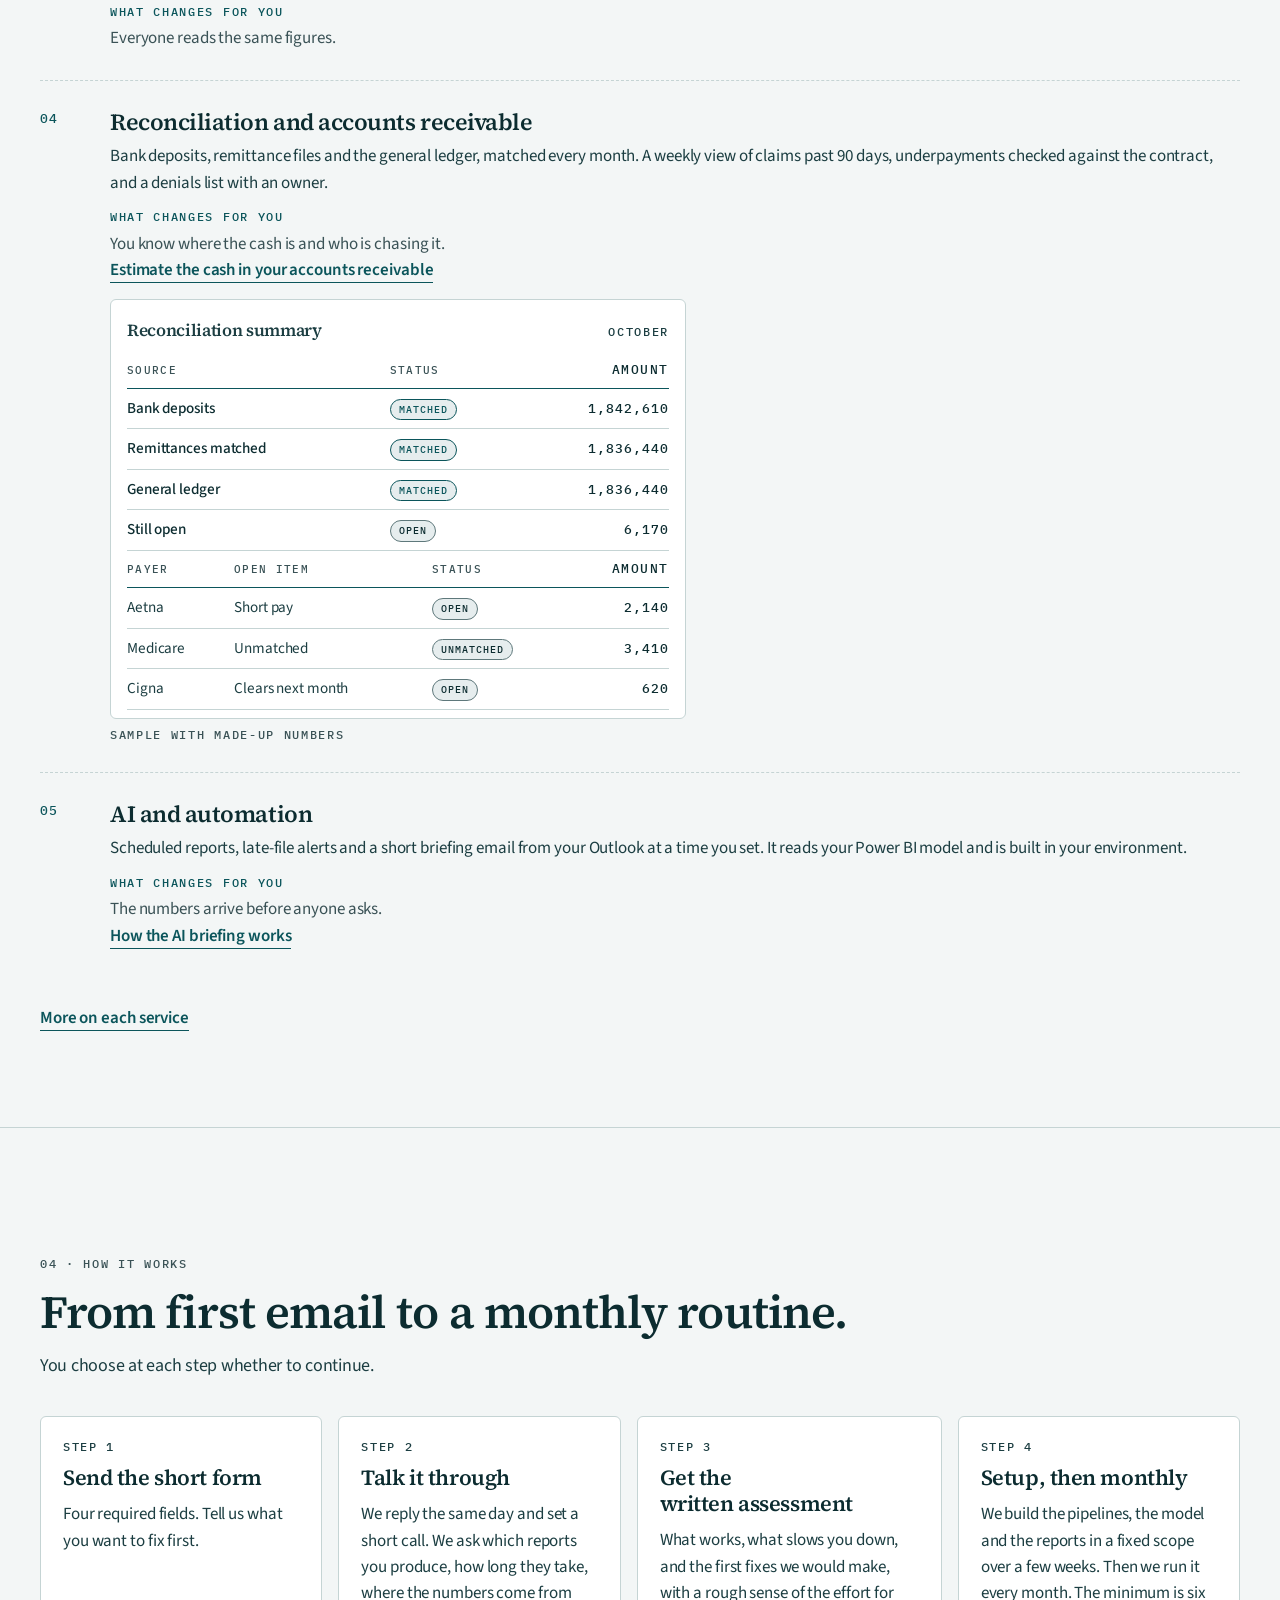
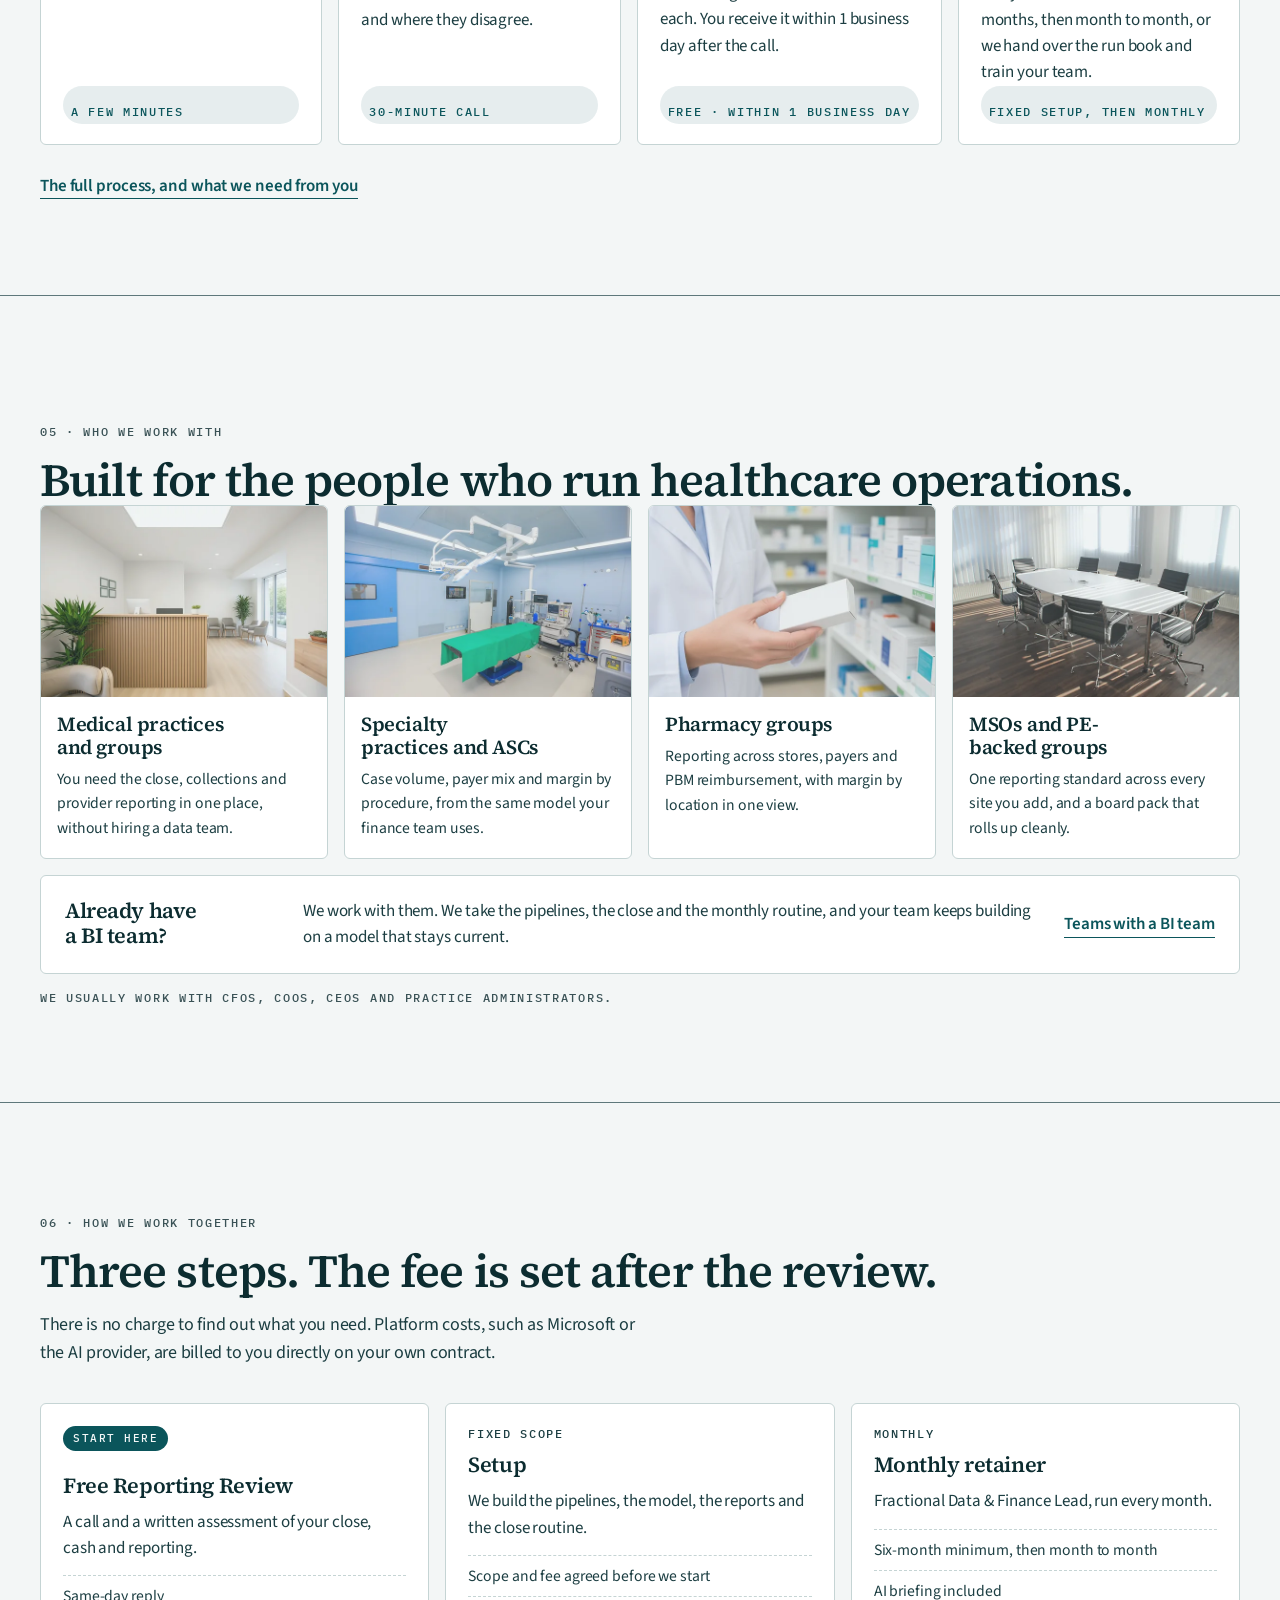
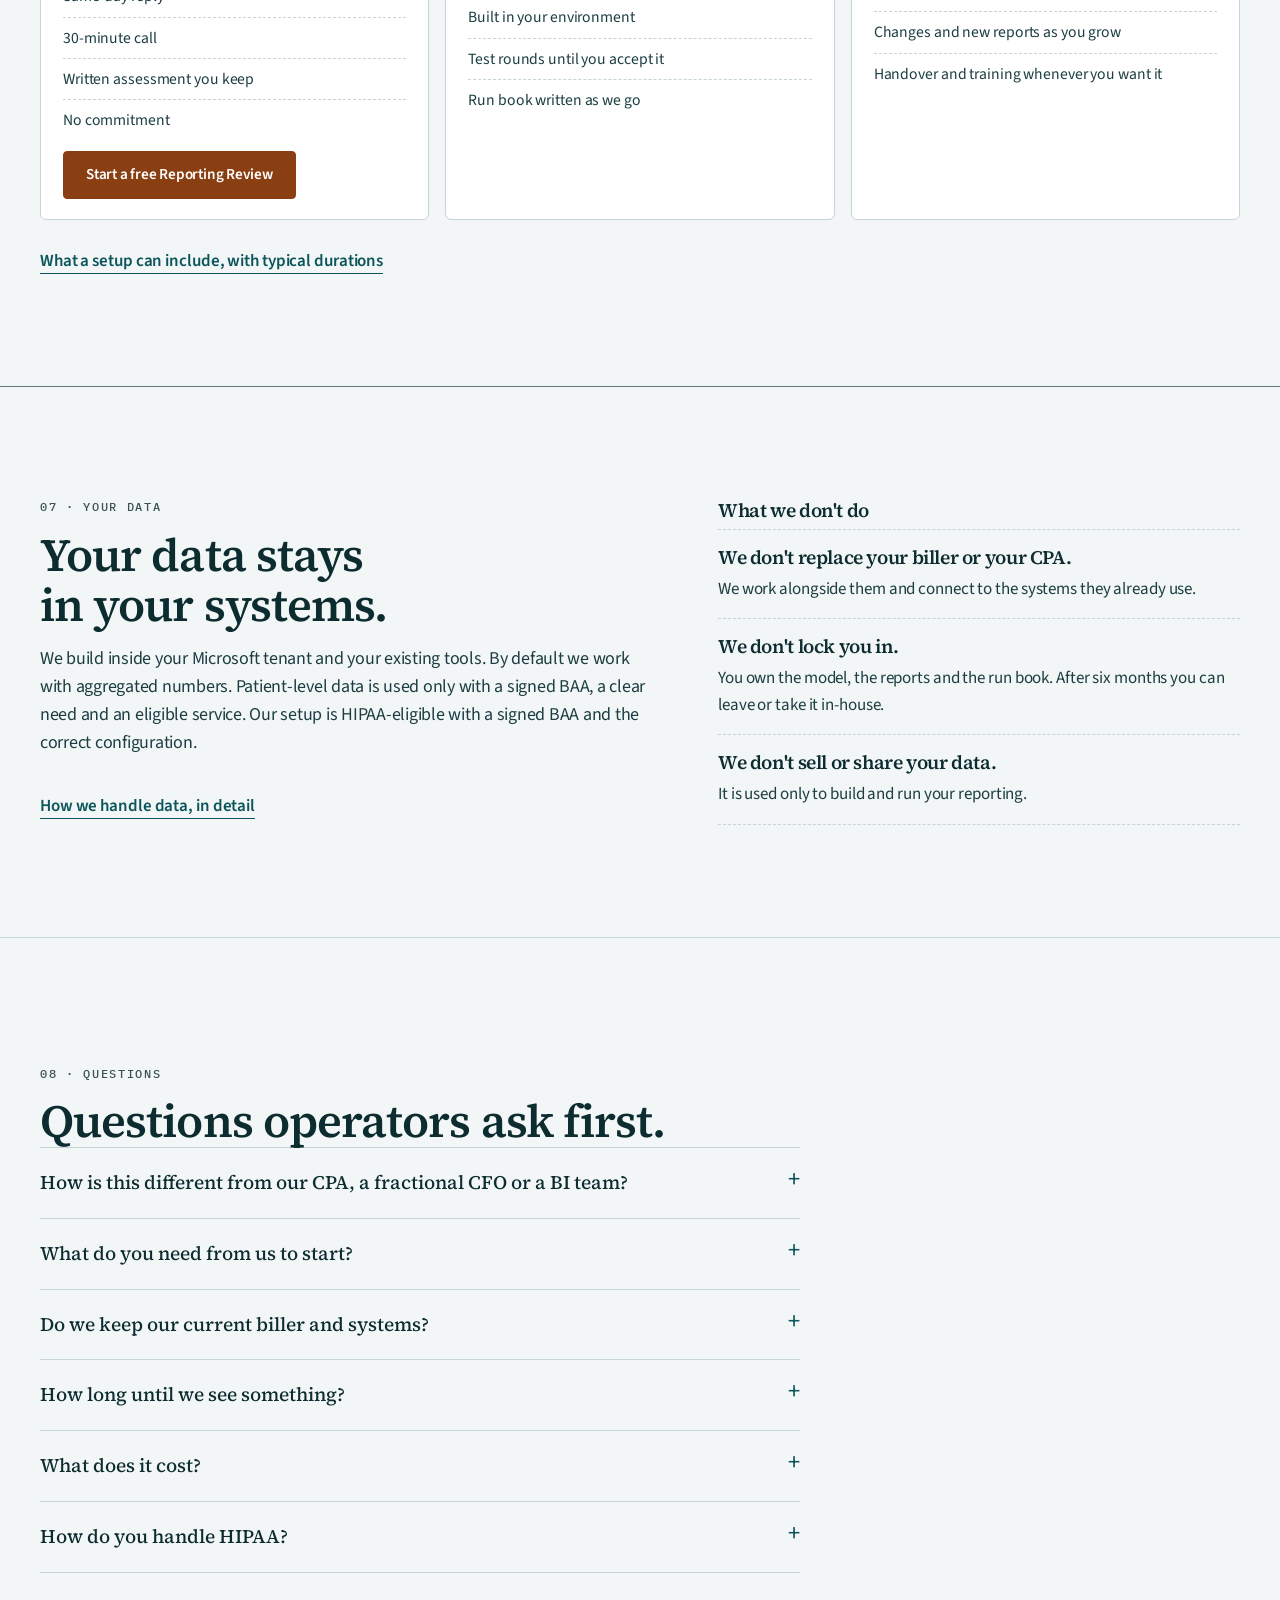
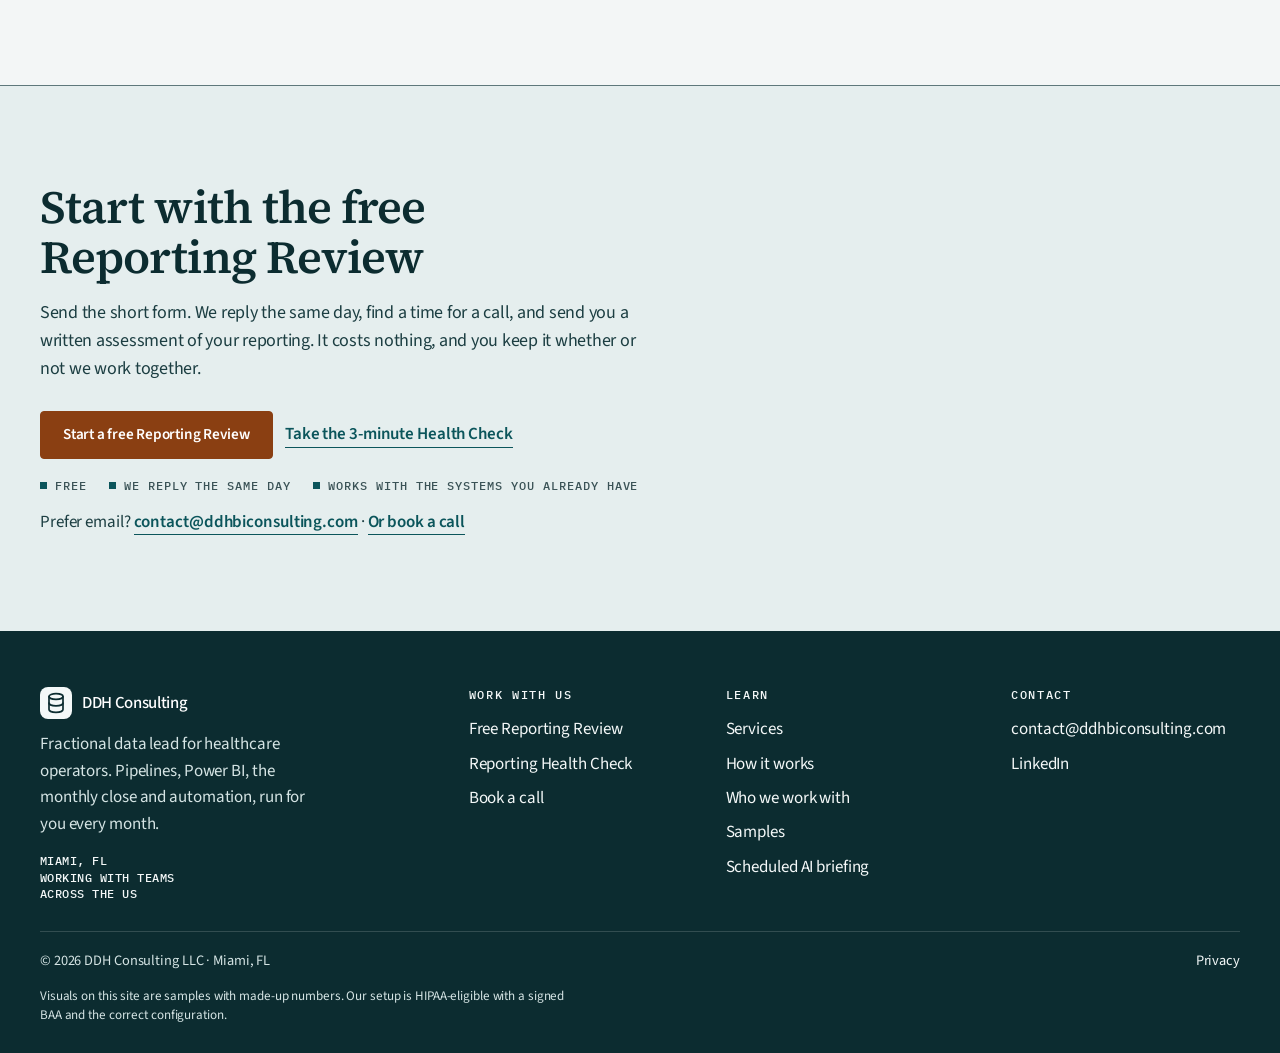
==== commit 69ecfebb: "Remove the old audience eyebrow from the hero. Only the fractional data lead kicker sits above the H" ====
--- a/index.html
+++ b/index.html
@@ -194,7 +194,6 @@
 <section class="hero" id="top">
   <div class="wrap hero-grid">
     <div>
-      <p class="eyebrow">For medical practices, surgery centers, pharmacy groups and MSOs<br>across the US</p>
       <p class="eyebrow">Fractional data lead · FP&amp;A · Healthcare reporting</p>
       <h1>Fractional data and finance team for healthcare groups.</h1>
       <p class="lede">We connect your EHR or practice management system, billing, bank and general ledger into one Power BI model. Then we run the close and the reports from it each month, so your leaders get numbers they trust and your team gets its hours back.</p>
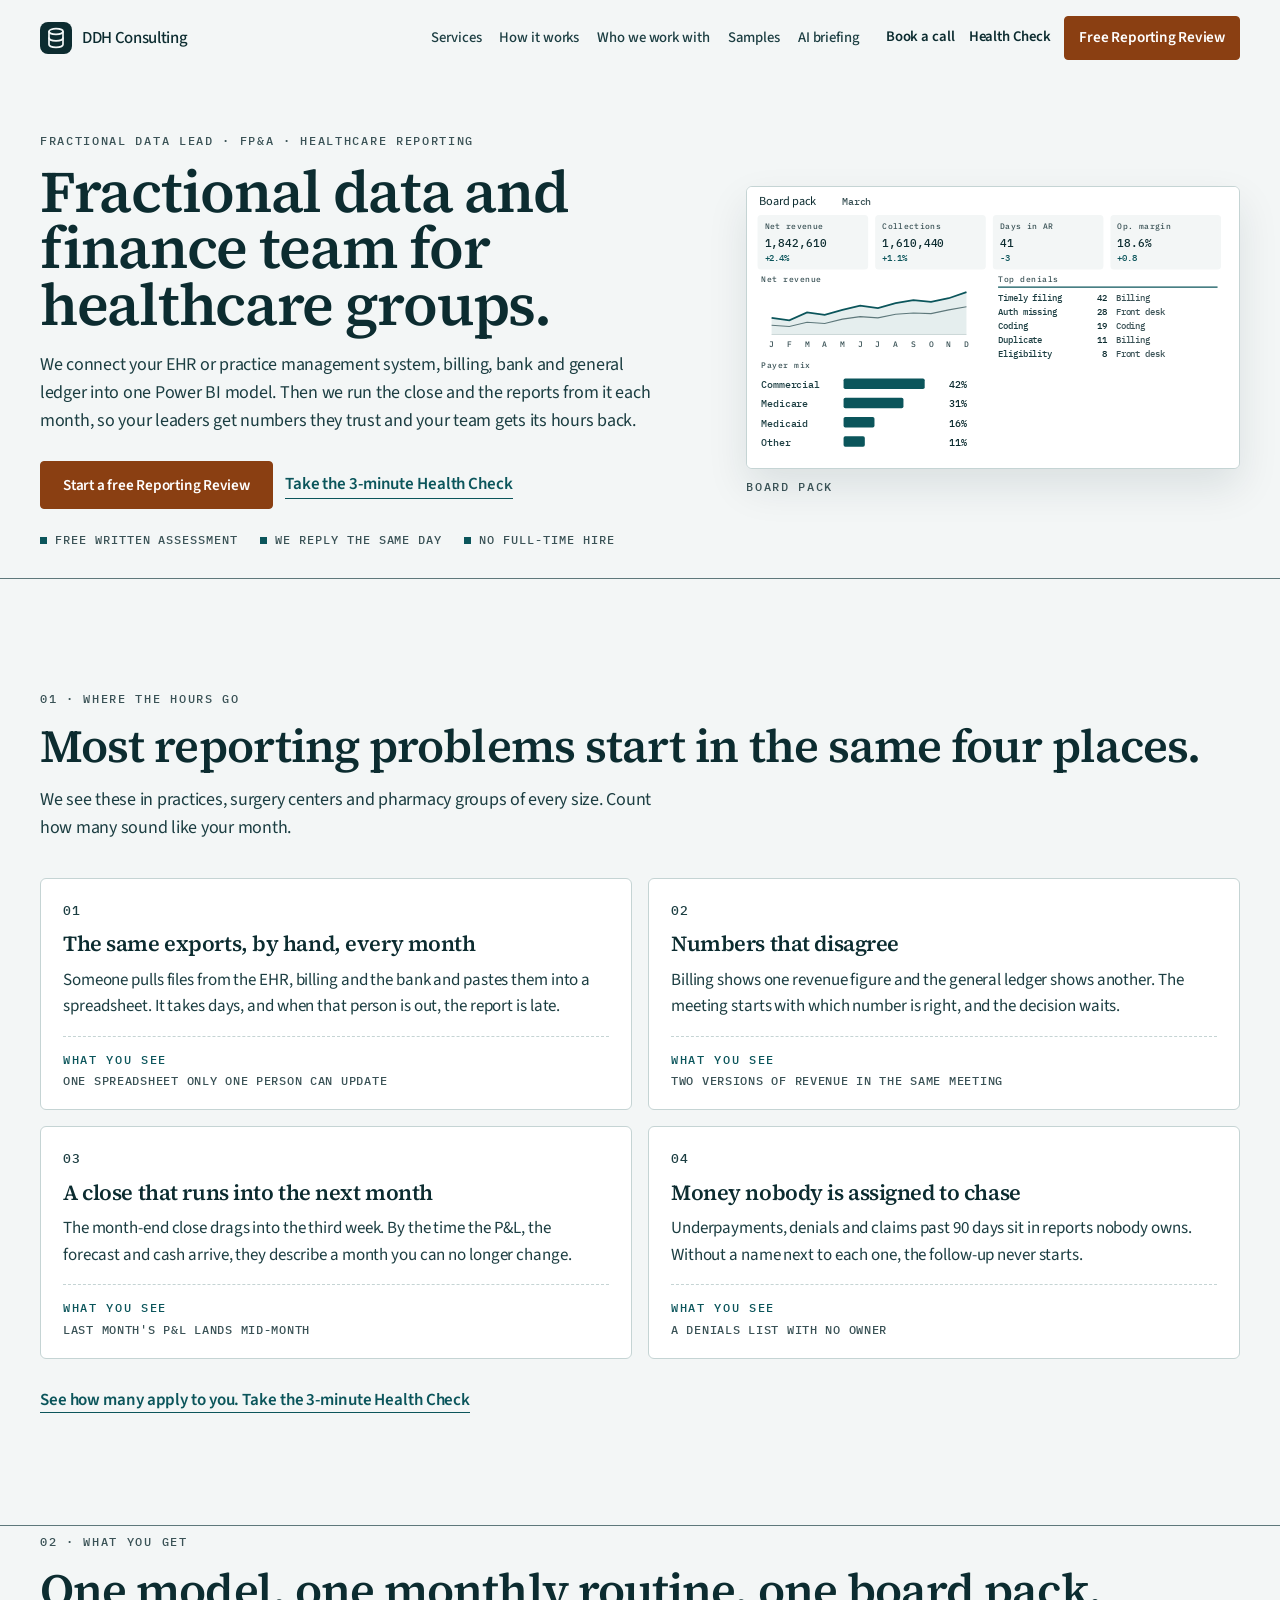
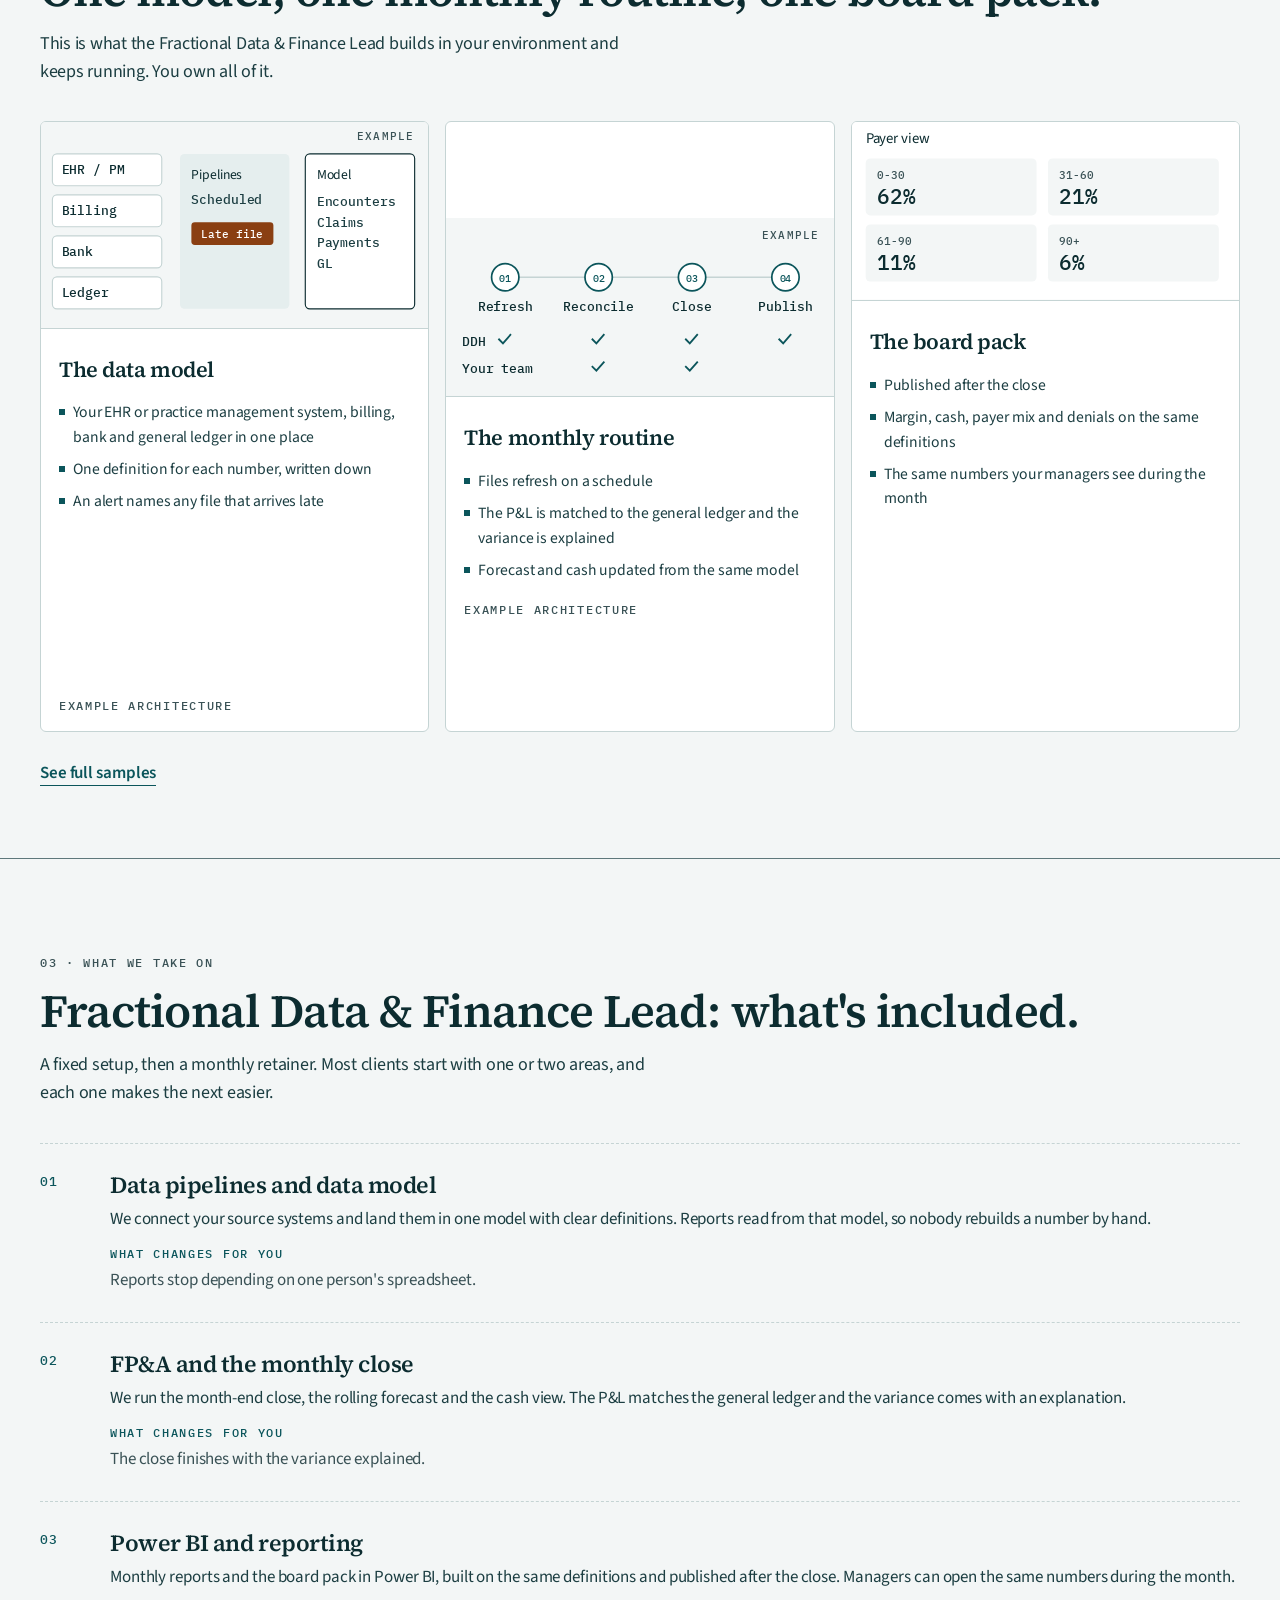
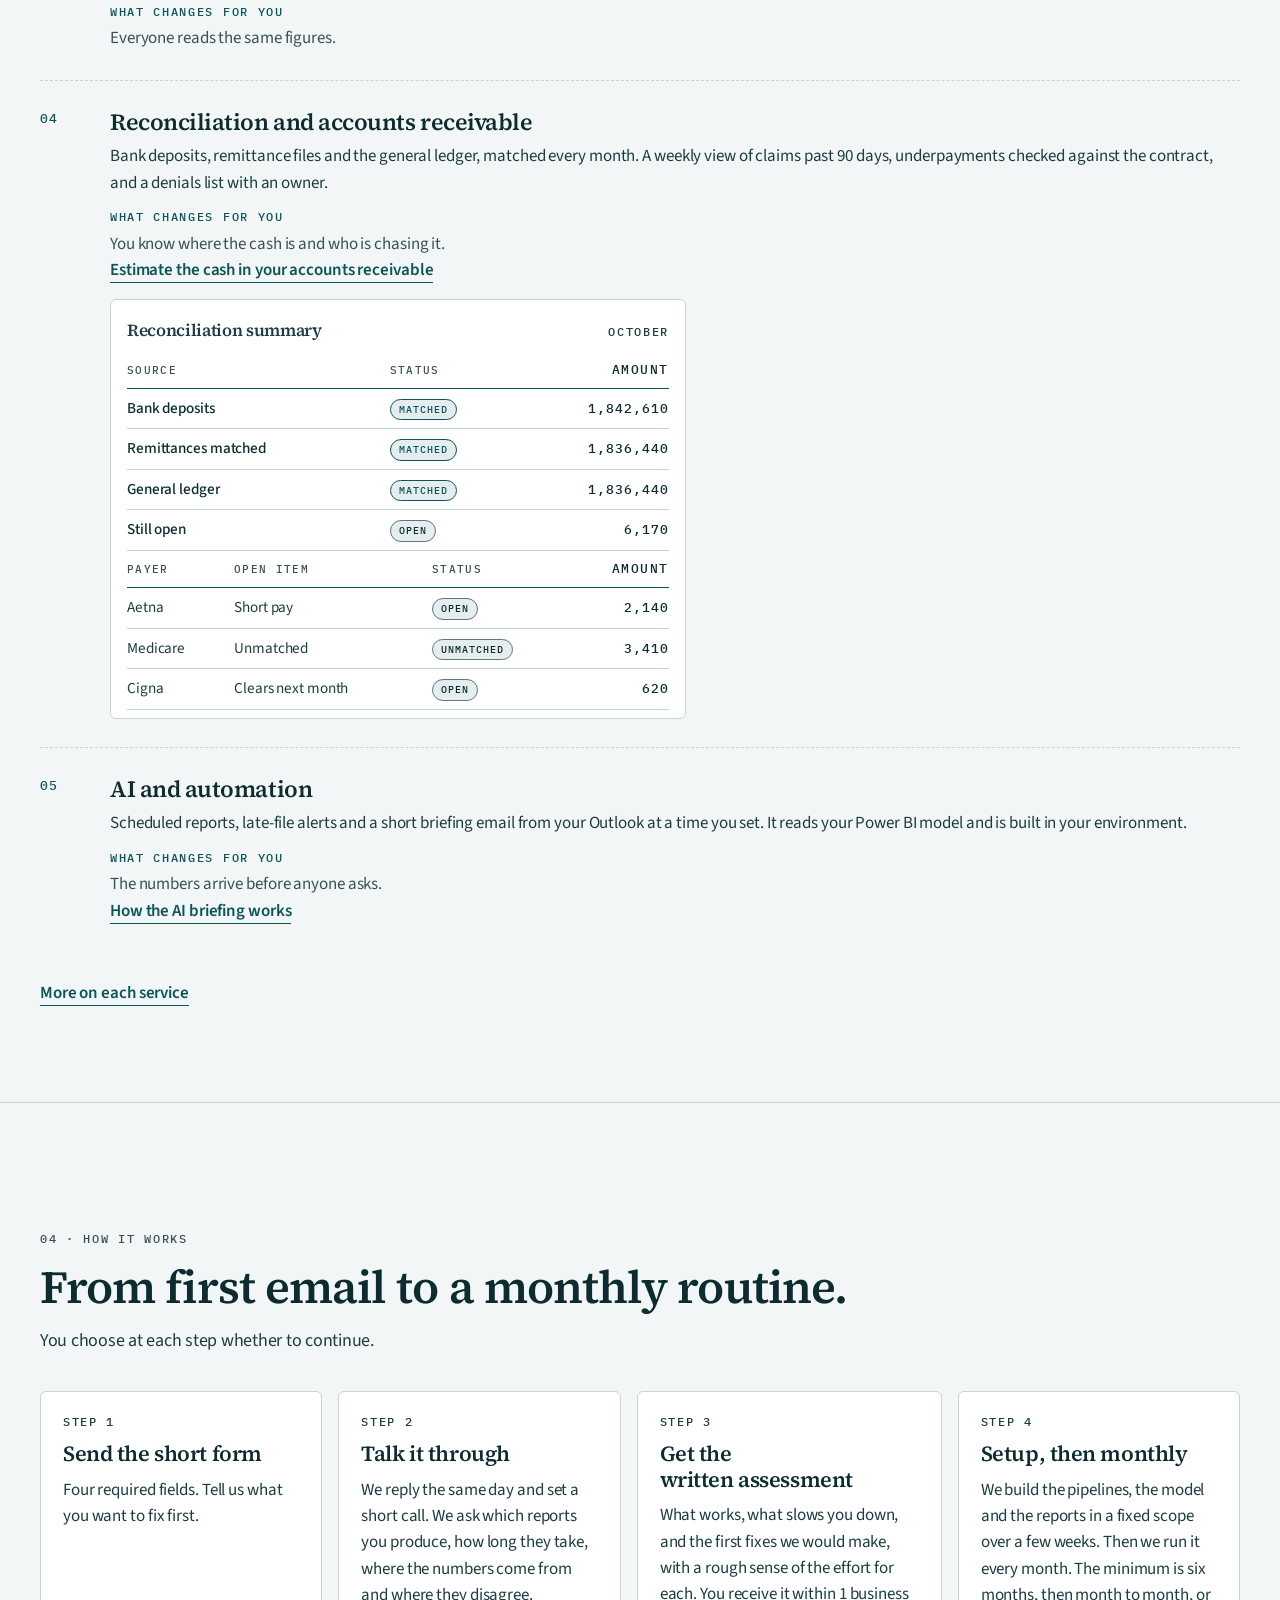
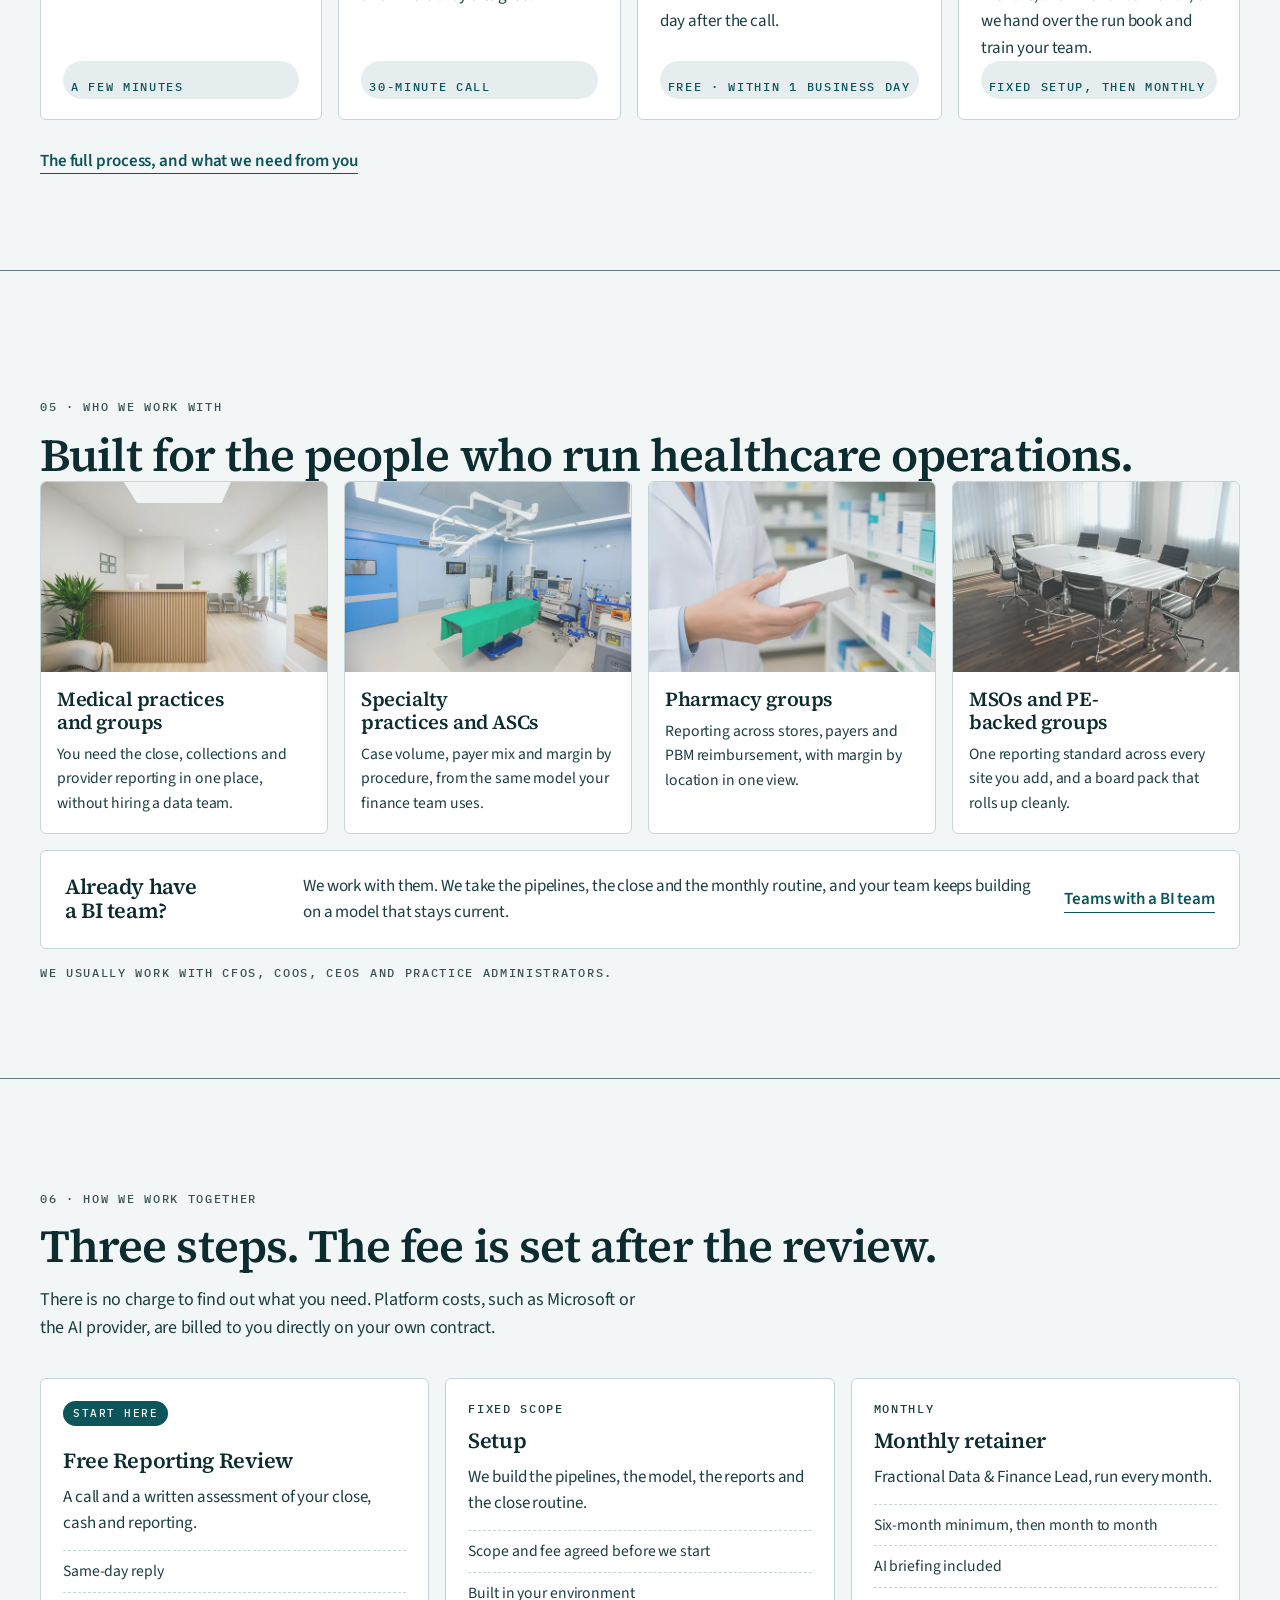
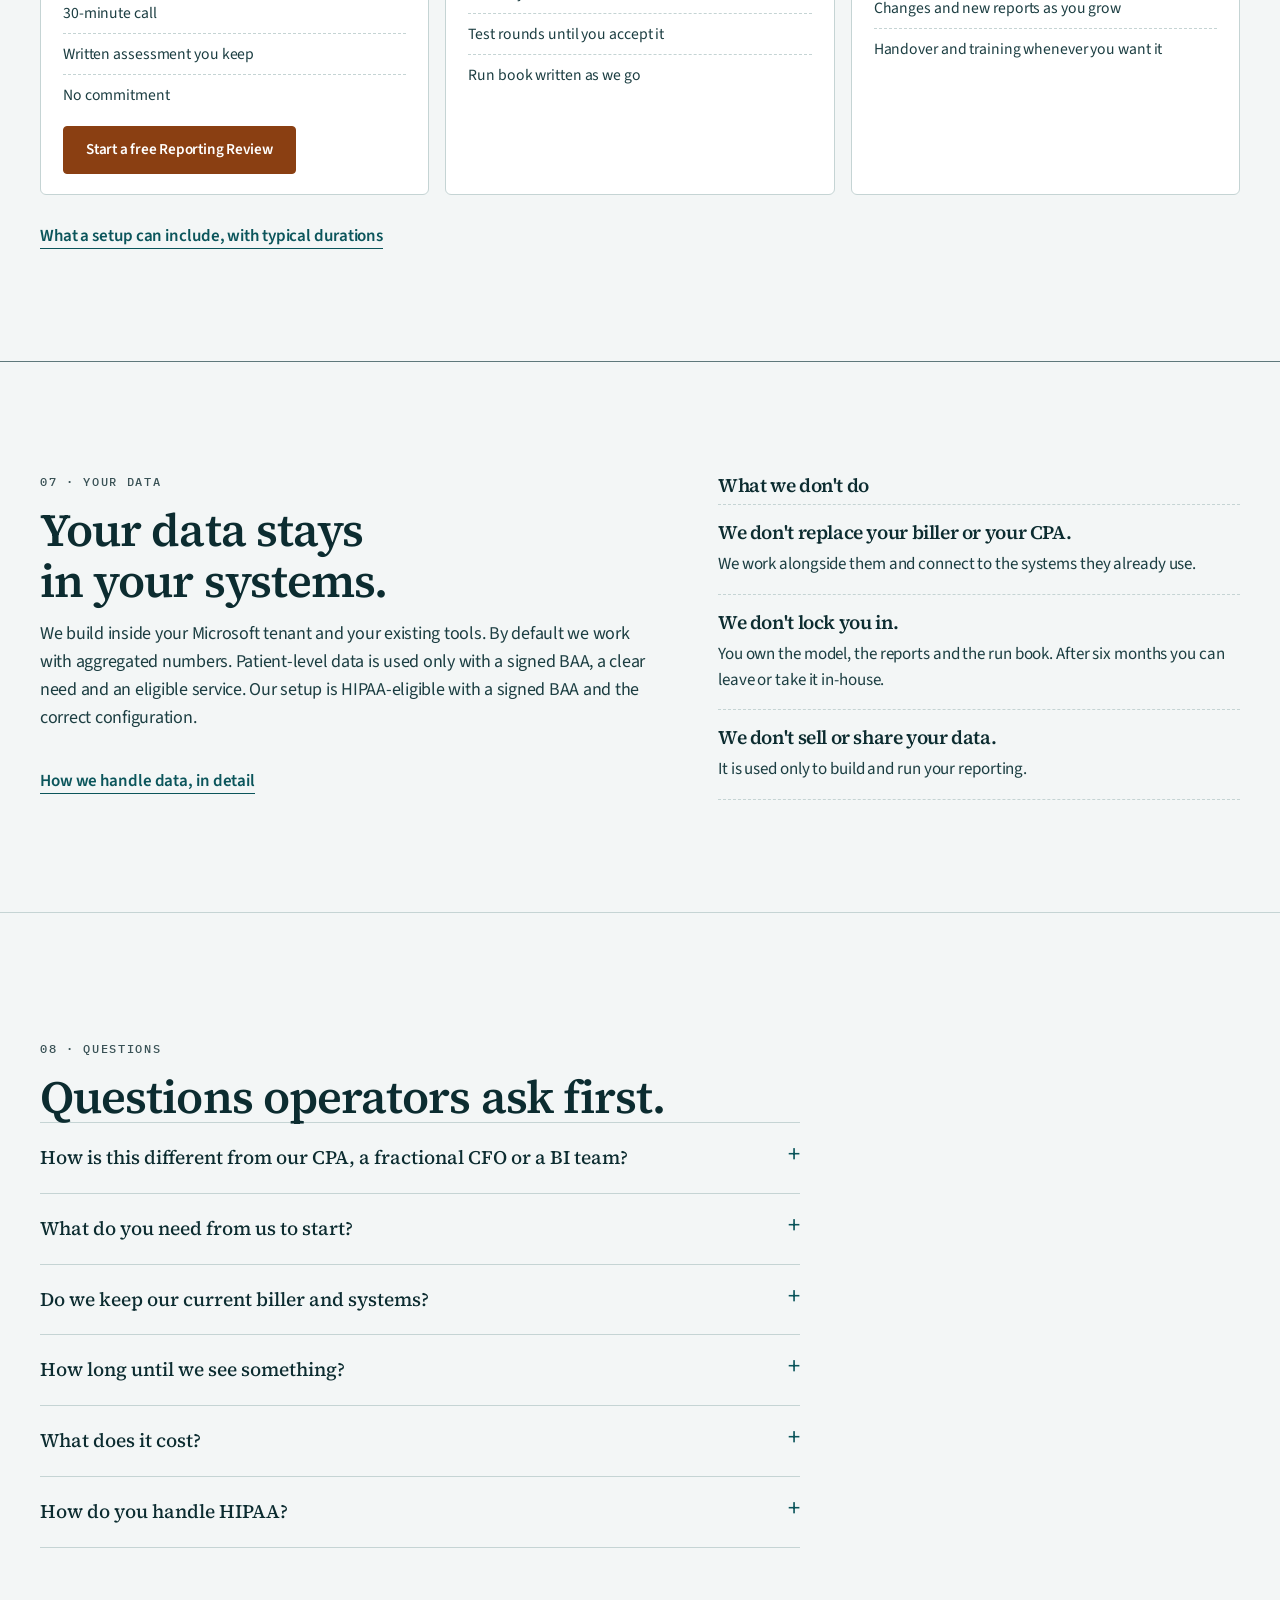
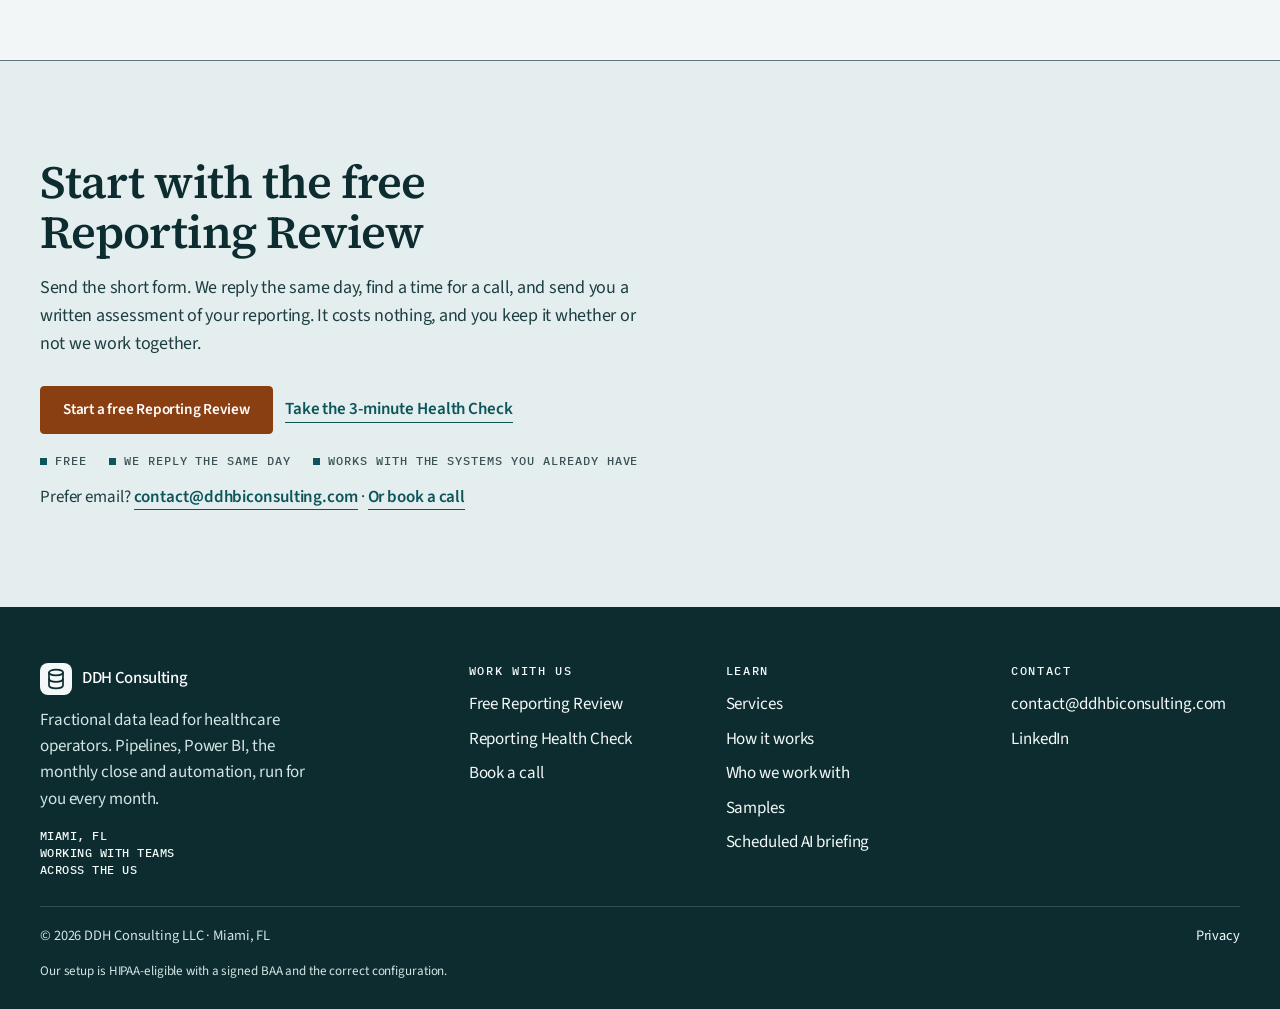
==== commit 8a463264: "Remove made-up number disclaimers from page copy and diagrams. Drop the footer sample line, diagram " ====
--- a/index.html
+++ b/index.html
@@ -209,11 +209,10 @@
     </div>
     <figure class="hero-mock">
       <div class="hero-frame diagram"><svg viewBox="0 0 560 320" role="img" aria-labelledby="board-hero-title">
-<title id="board-hero-title">Board pack summary page. Sample with made-up numbers.</title>
+<title id="board-hero-title">Board pack summary page</title>
 <rect width="560" height="320" fill="#FFFFFF"/>
 <text x="14" y="20" text-anchor="start" fill="#0C2C30" font-family="Source Serif 4, Palatino, serif" font-size="14" >Board pack</text>
 <text x="108" y="20" text-anchor="start" fill="#3A5256" font-family="IBM Plex Mono, ui-monospace, monospace" font-size="11" >March</text>
-<text x="546" y="18" text-anchor="end" fill="#3A5256" font-family="IBM Plex Mono, ui-monospace, monospace" font-size="10" letter-spacing="1.1">SAMPLE · MADE-UP NUMBERS</text>
 <rect x="12" y="32" width="126" height="62" rx="4" fill="#F3F6F6"/>
 <text x="20" y="48" text-anchor="start" fill="#3A5256" font-family="IBM Plex Mono, ui-monospace, monospace" font-size="9" letter-spacing="0.4">Net revenue</text>
 <text x="20" y="68" text-anchor="start" fill="#0C2C30" font-family="IBM Plex Mono, ui-monospace, monospace" font-size="13" >1,842,610</text>
@@ -267,7 +266,7 @@
 <text x="410" y="194" text-anchor="end" fill="#0C2C30" font-family="IBM Plex Mono, ui-monospace, monospace" font-size="10" >8</text>
 <text x="420" y="194" text-anchor="start" fill="#3A5256" font-family="IBM Plex Mono, ui-monospace, monospace" font-size="10" >Front desk</text>
 </svg></div>
-      <figcaption class="label">Board pack. Sample with made-up numbers.</figcaption>
+      <figcaption class="label">Board pack</figcaption>
     </figure>
   </div>
 </section>
@@ -380,9 +379,8 @@
       </a>
       <a class="card panel" href="/samples.html#board-pack">
         <div class="diagram"><svg viewBox="0 0 340 156" role="img" aria-labelledby="card-payer-title">
-<title id="card-payer-title">Board pack payer view. Sample with made-up numbers.</title>
+<title id="card-payer-title">Board pack payer view</title>
 <rect width="340" height="156" fill="#FFFFFF"/>
-<text x="328" y="16" text-anchor="end" fill="#3A5256" font-family="IBM Plex Mono, ui-monospace, monospace" font-size="10" letter-spacing="1.1">SAMPLE</text>
 <text x="12" y="18" text-anchor="start" fill="#0C2C30" font-family="Source Serif 4, Palatino, serif" font-size="13" >Payer view</text>
 <rect x="12" y="32" width="150" height="50" rx="4" fill="#F3F6F6"/>
 <text x="22" y="50" text-anchor="start" fill="#3A5256" font-family="IBM Plex Mono, ui-monospace, monospace" font-size="10" >0-30</text>
@@ -404,7 +402,6 @@
             <li>Margin, cash, payer mix and denials on the same definitions</li>
             <li>The same numbers your managers see during the month</li>
           </ul>
-          <p class="label">Sample with made-up numbers</p>
         </div>
       </a>
     </div>
@@ -474,7 +471,6 @@
       </tbody>
     </table>
   </div>
-  <figcaption class="label">Sample with made-up numbers</figcaption>
 </figure>
         </div>
       </article><article class="svc-row">
@@ -676,7 +672,7 @@
     <a href="/privacy.html">Privacy</a>
   </div>
   <div class="wrap">
-    <p class="disclaimer">Visuals on this site are samples with made-up numbers. Our setup is HIPAA-eligible with a signed BAA and the correct configuration.</p>
+    <p class="disclaimer">Our setup is HIPAA-eligible with a signed BAA and the correct configuration.</p>
   </div>
 </footer>
 <script src="/assets/site.js"></script>
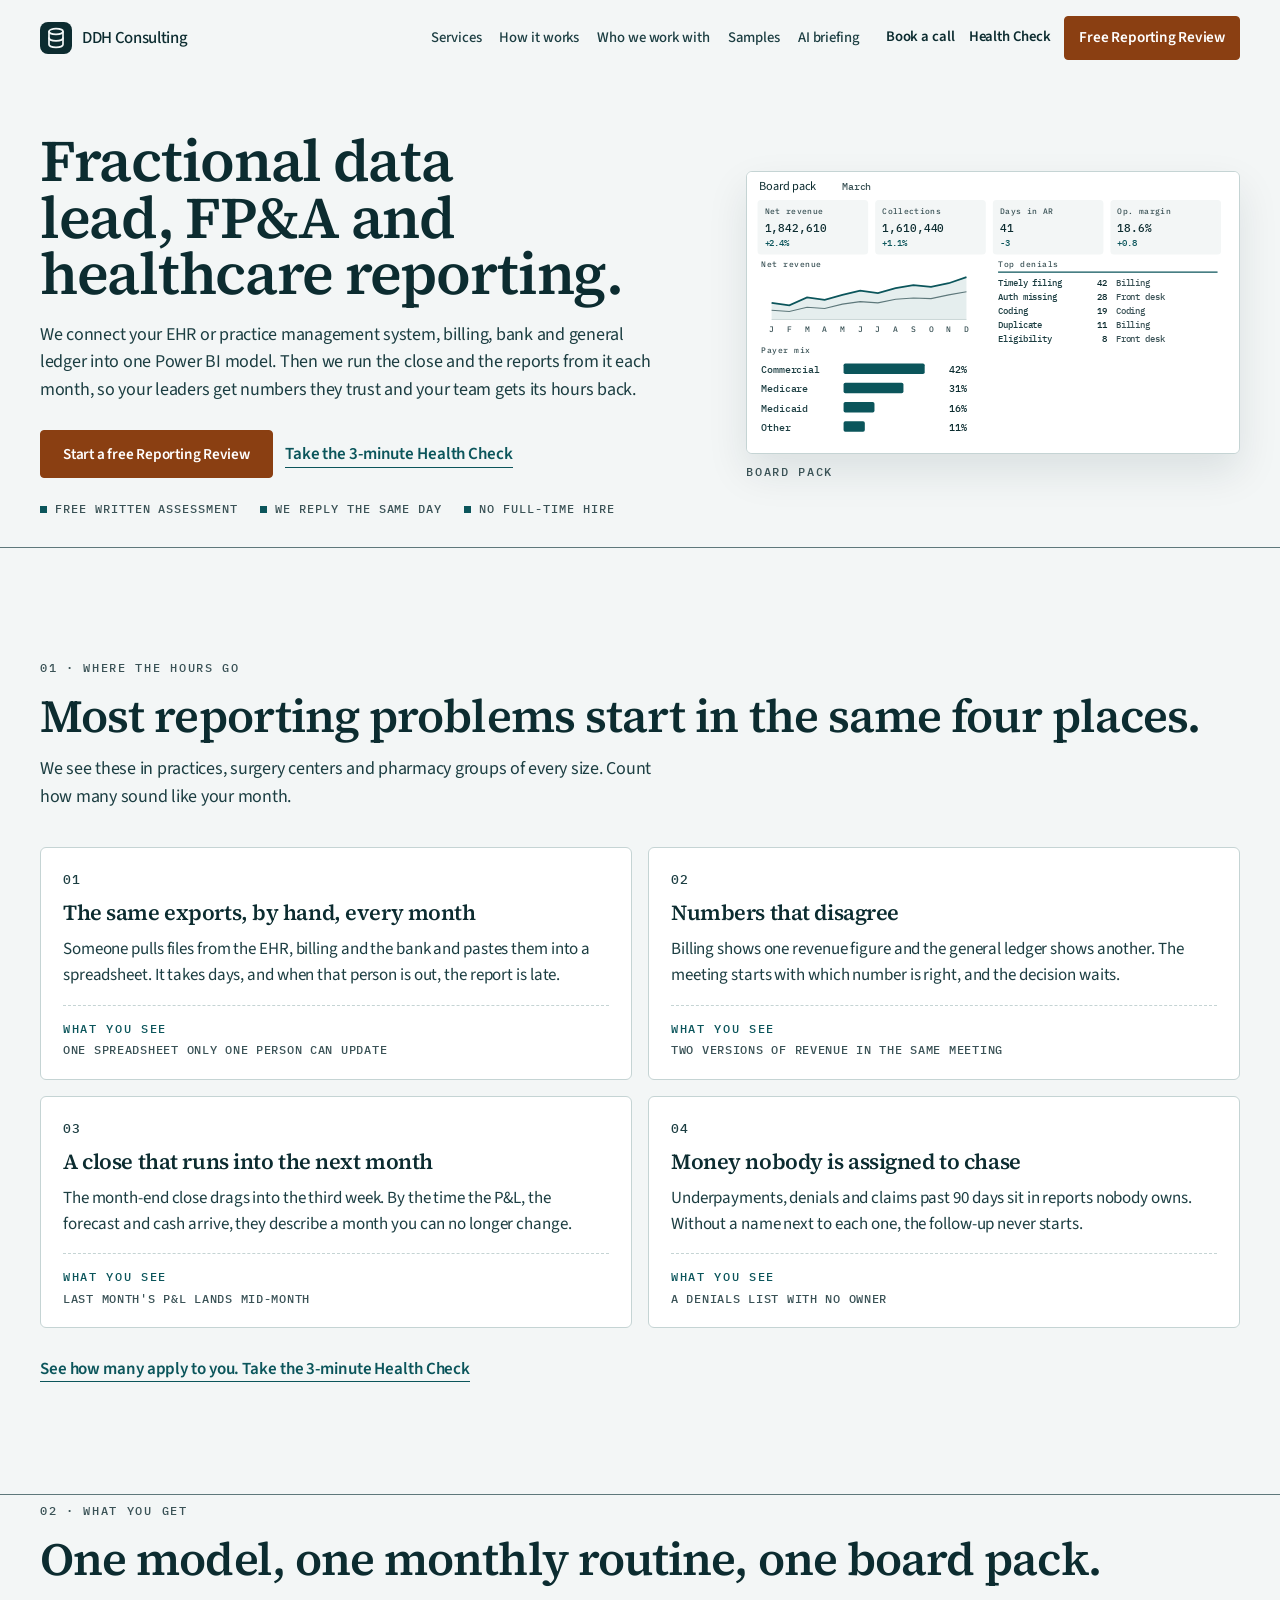
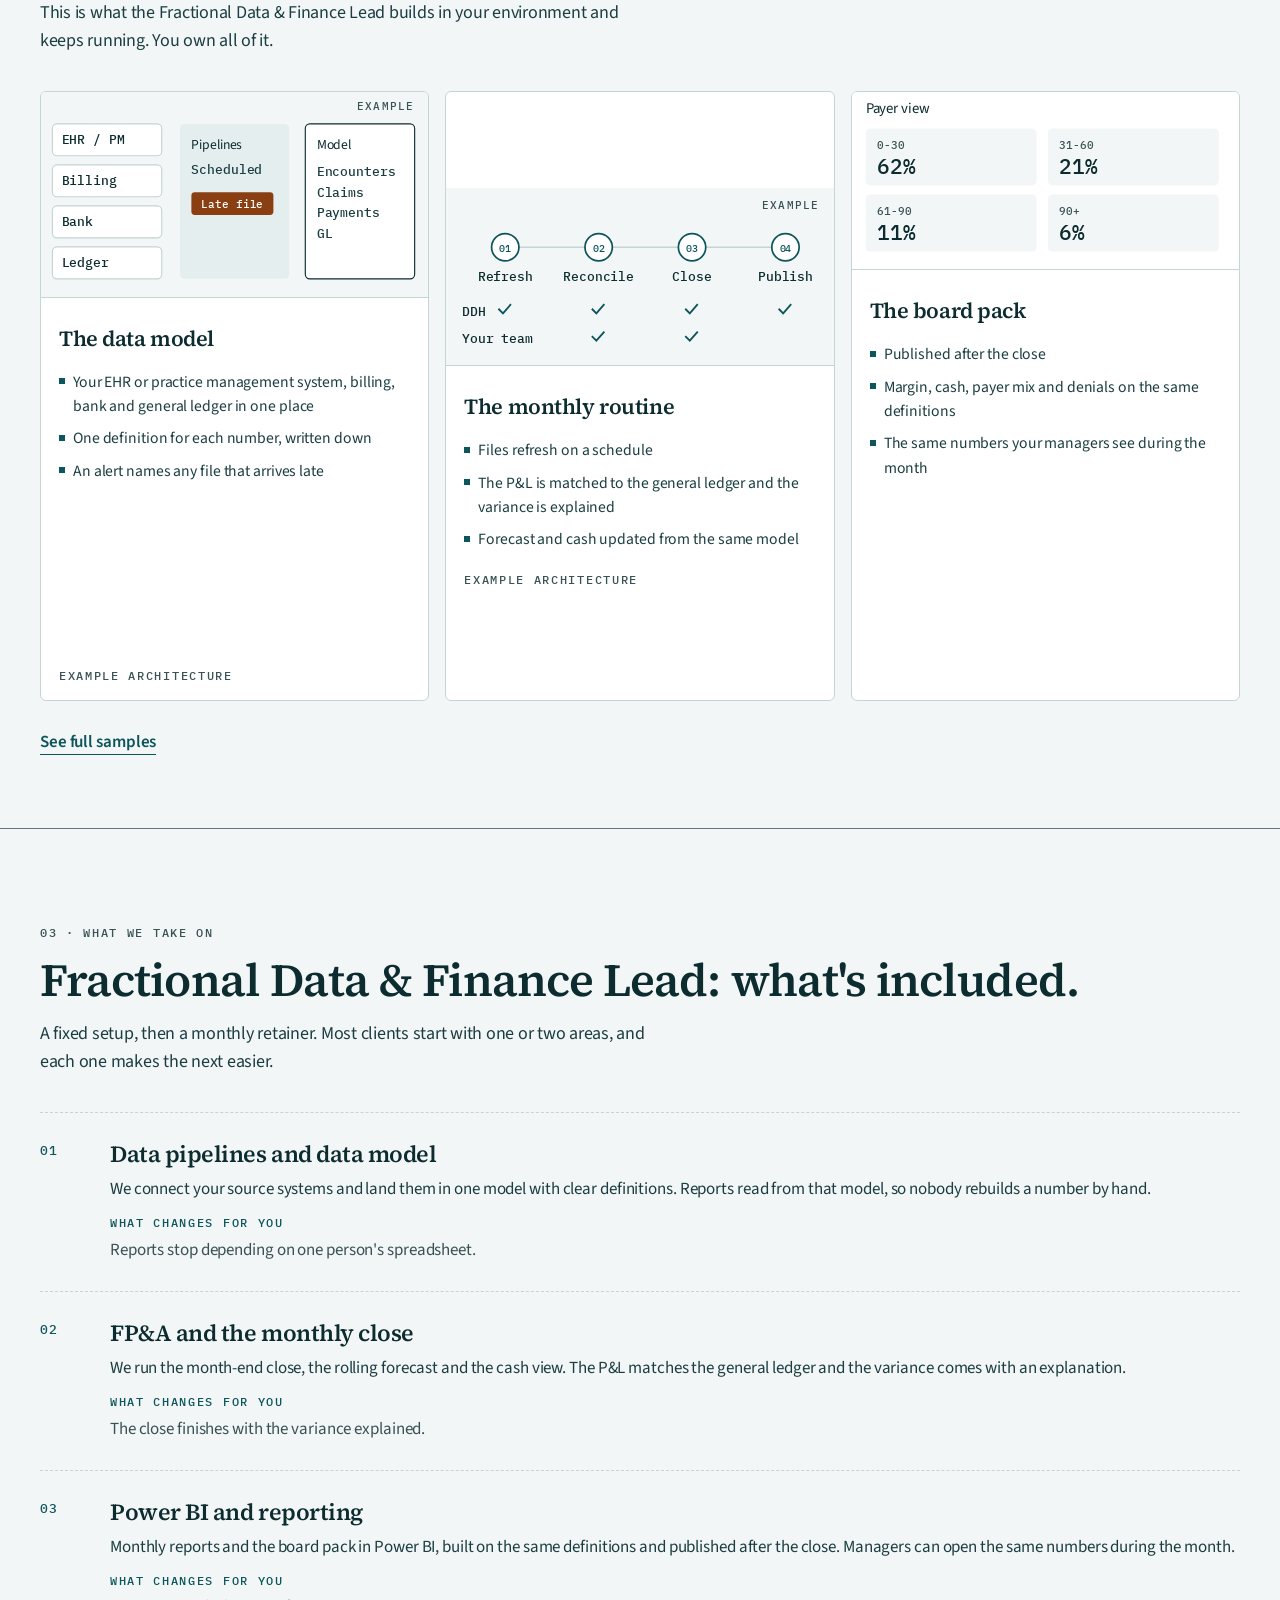
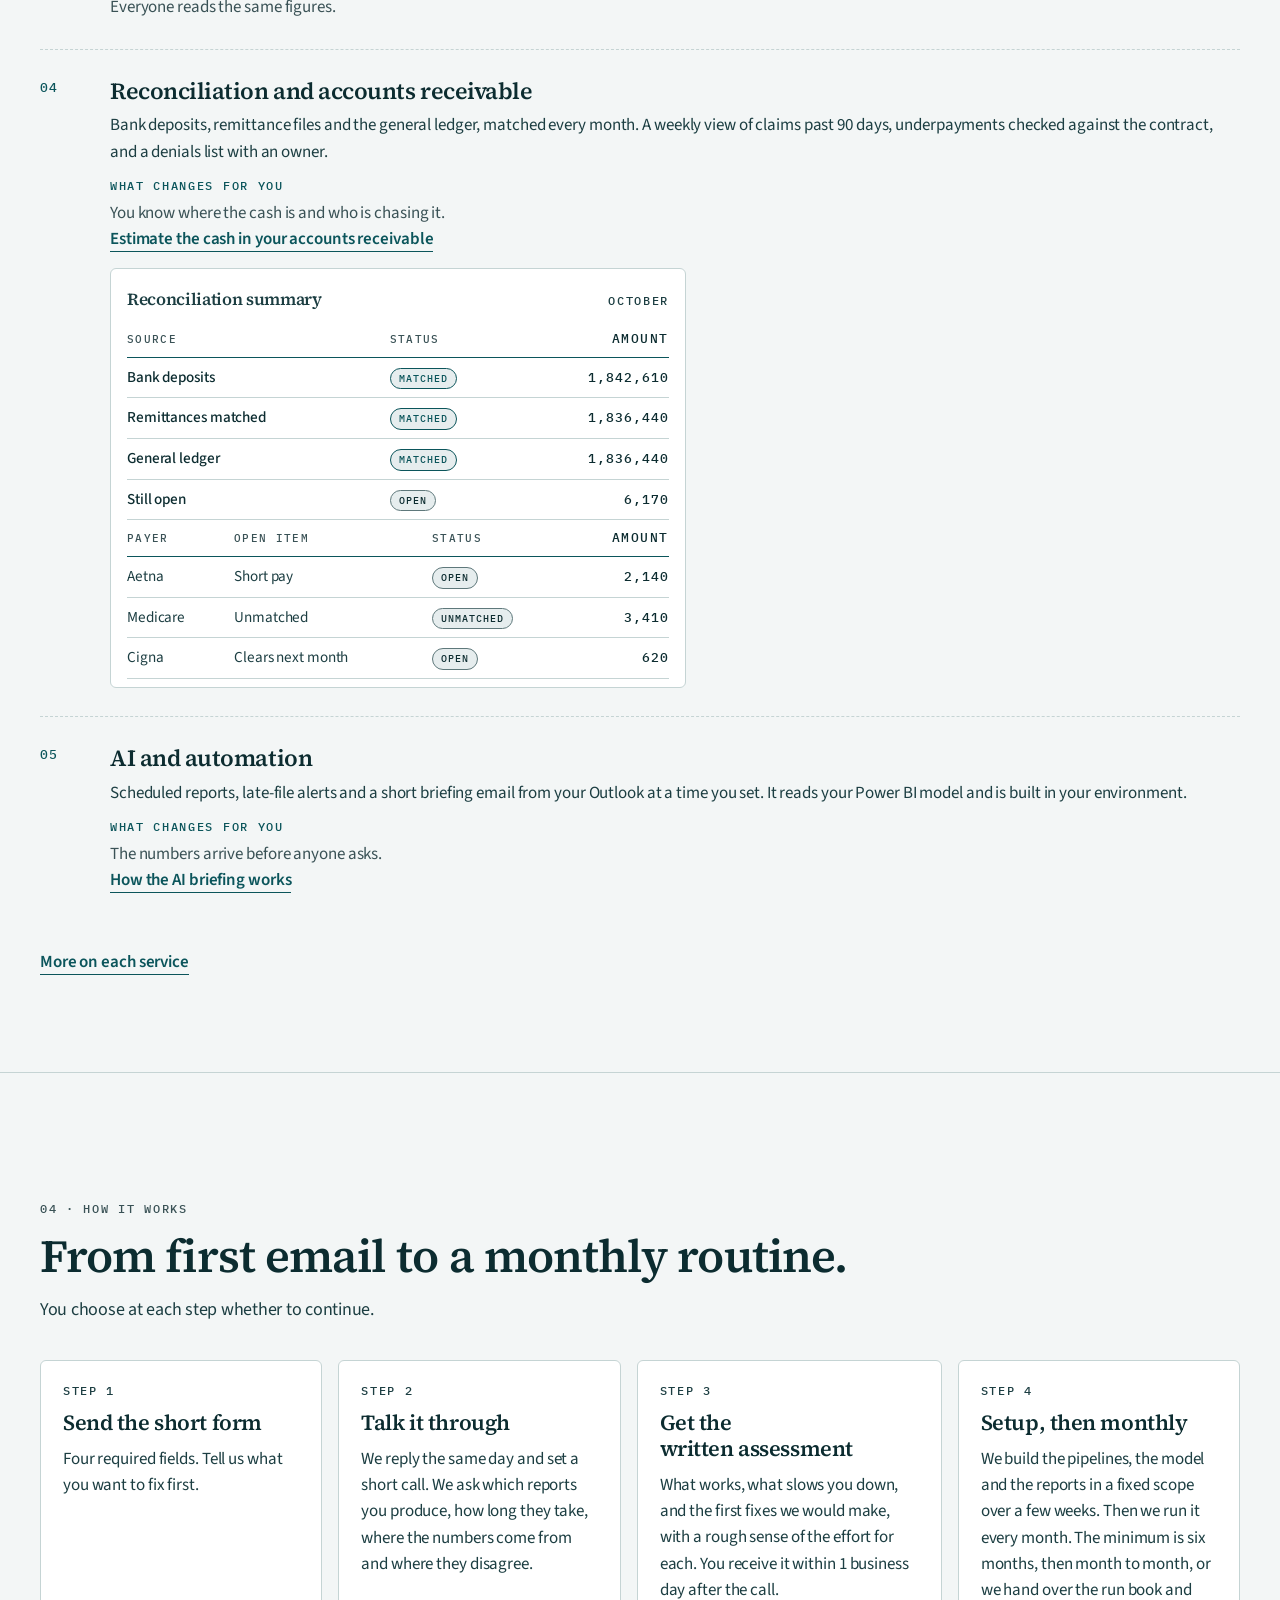
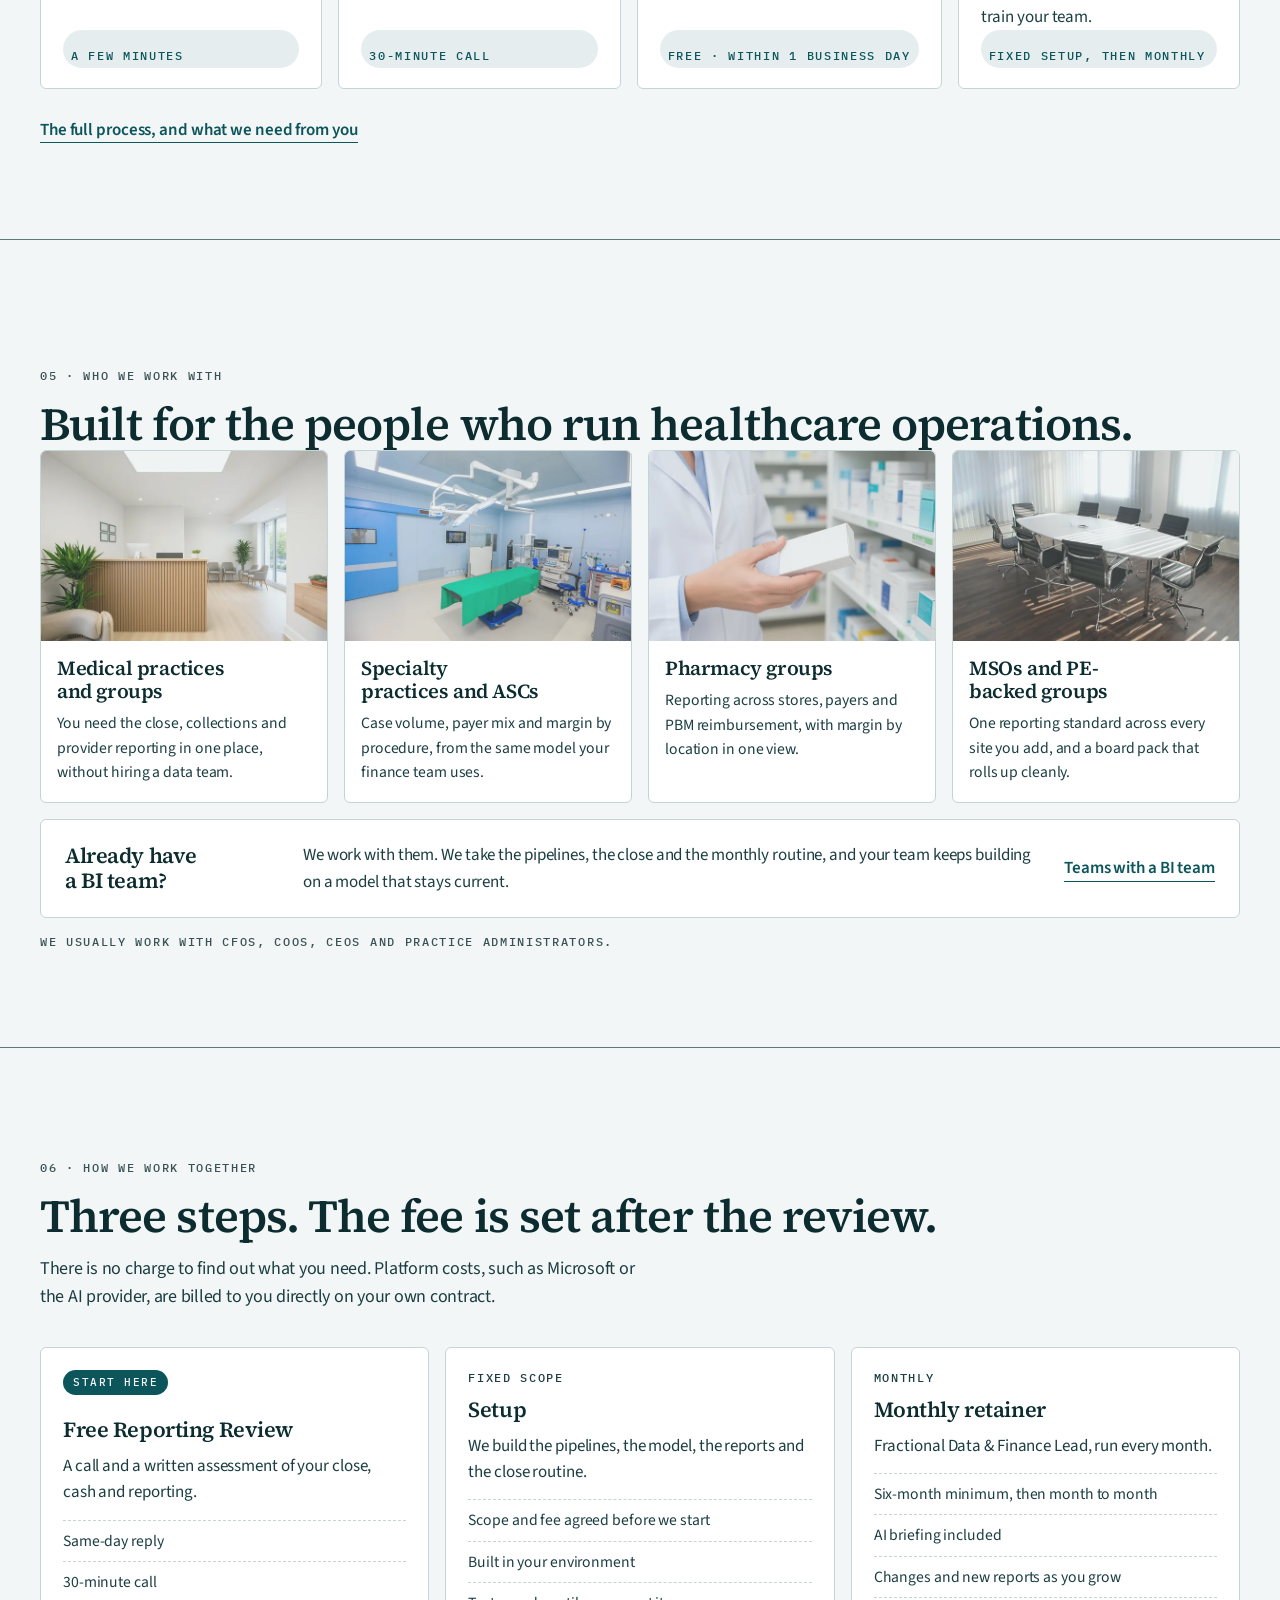
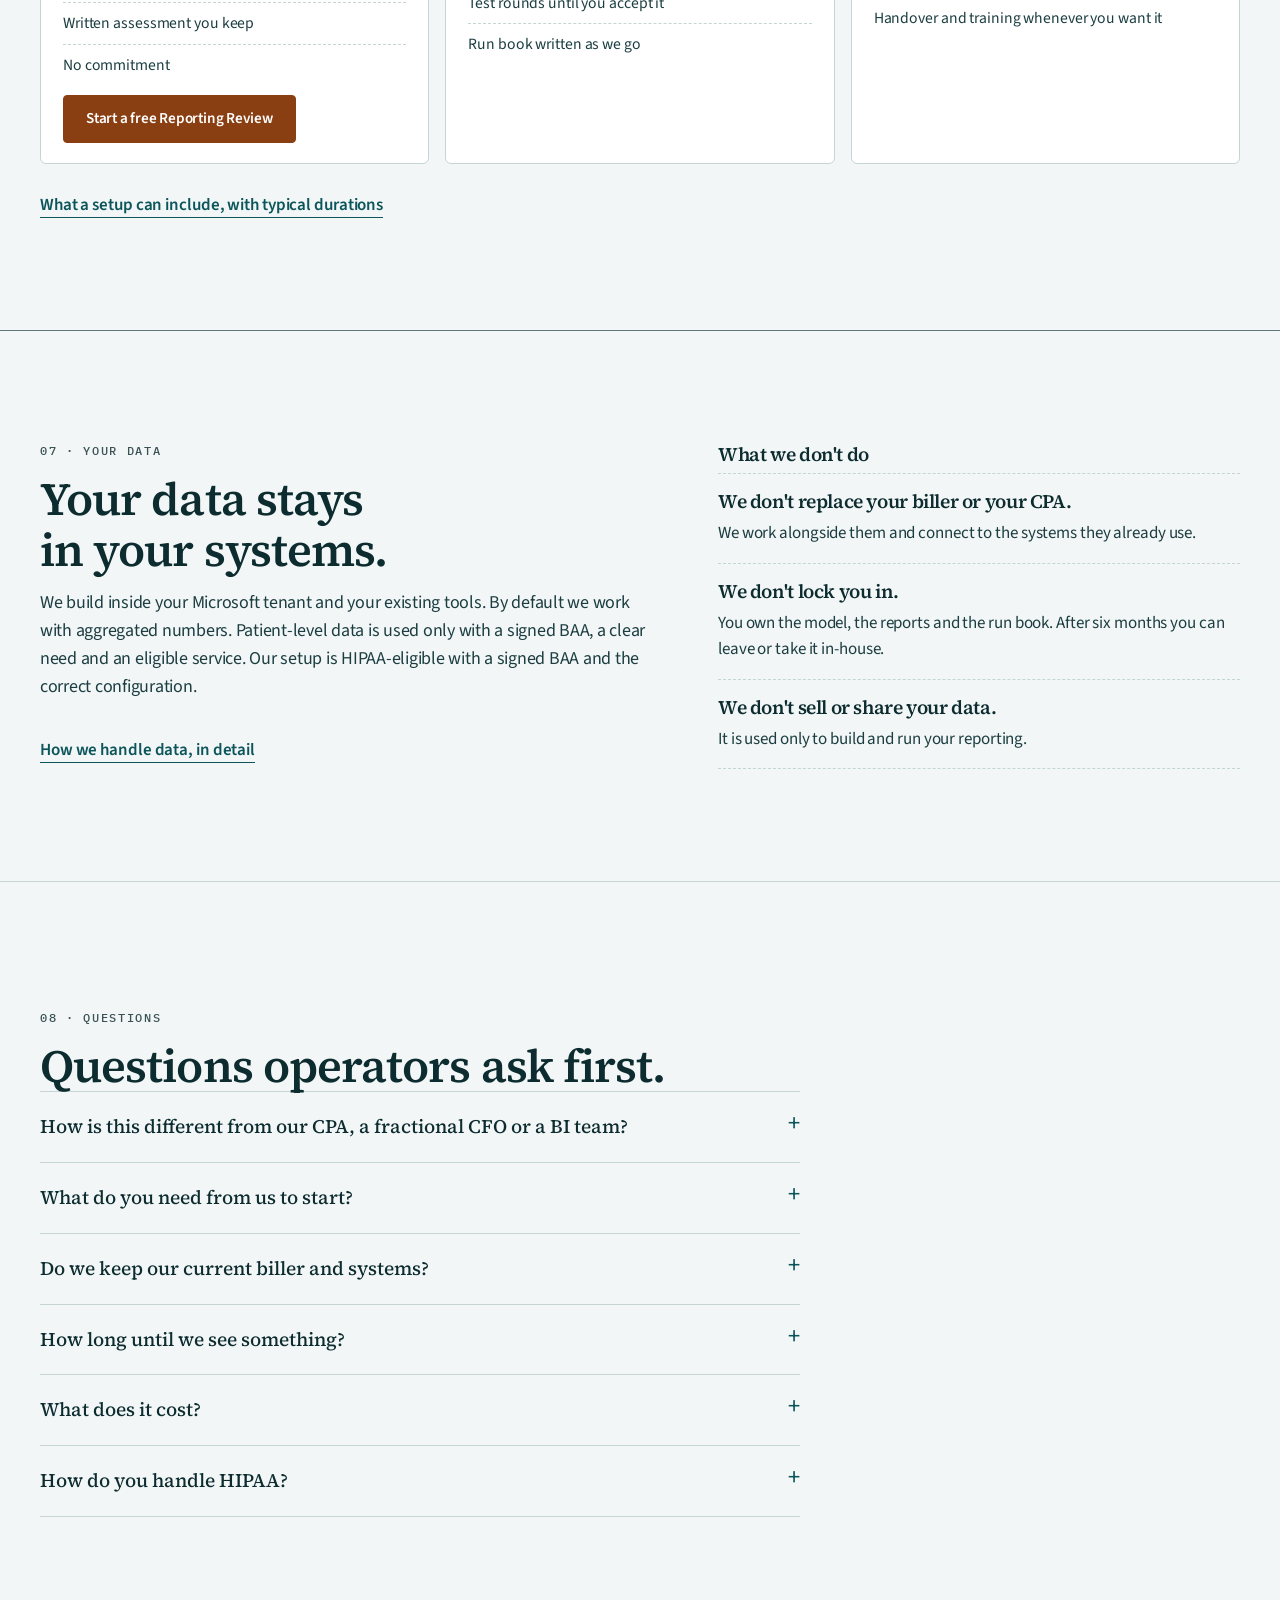
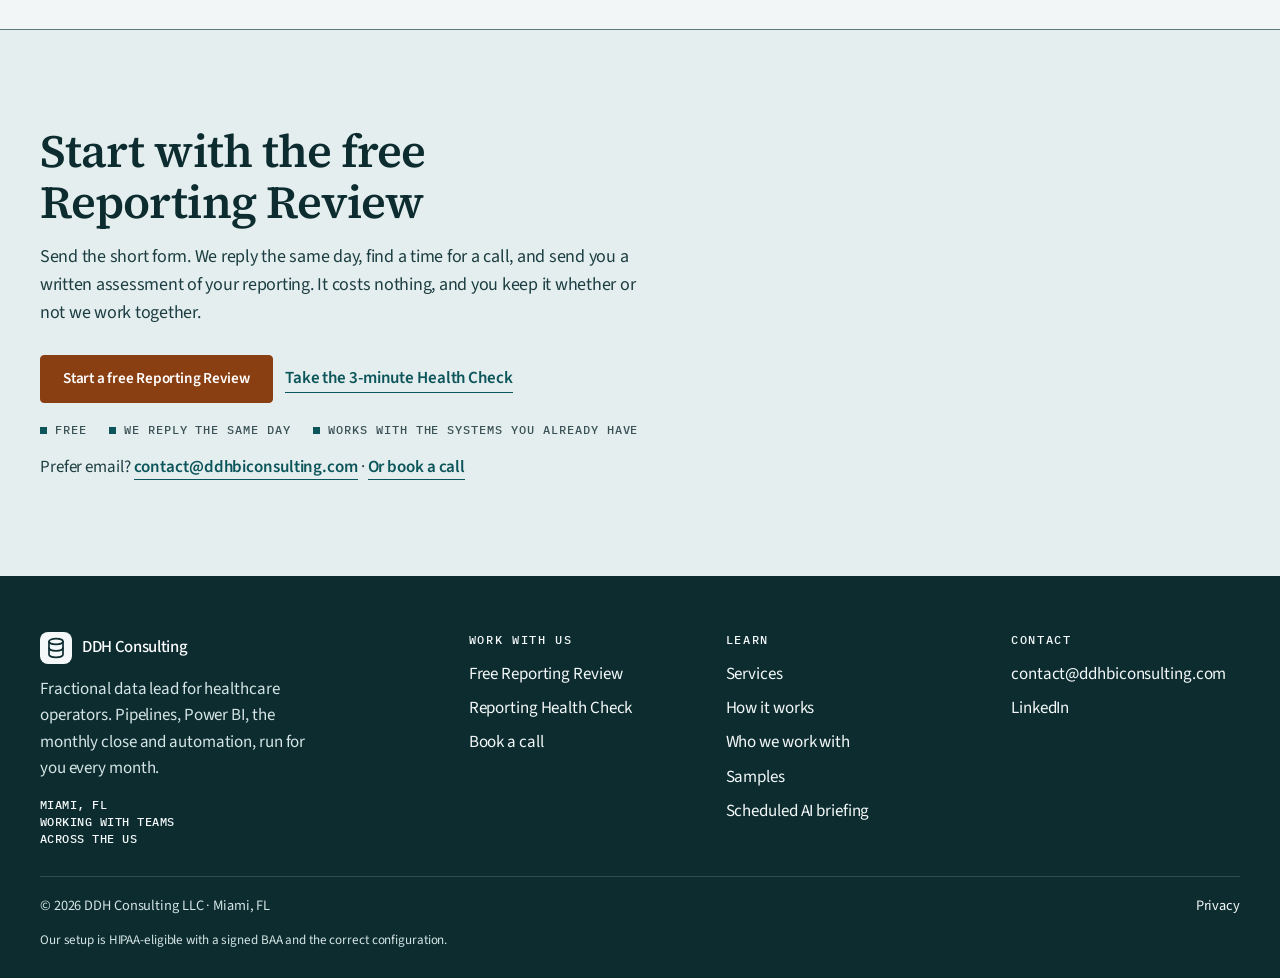
==== commit e5594903: "Retitle the hero and drop the repeating kicker. The H1 is now "Fractional data lead, FP&A and health" ====
--- a/index.html
+++ b/index.html
@@ -194,8 +194,7 @@
 <section class="hero" id="top">
   <div class="wrap hero-grid">
     <div>
-      <p class="eyebrow">Fractional data lead · FP&amp;A · Healthcare reporting</p>
-      <h1>Fractional data and finance team for healthcare groups.</h1>
+      <h1>Fractional data lead, FP&amp;A and healthcare reporting.</h1>
       <p class="lede">We connect your EHR or practice management system, billing, bank and general ledger into one Power BI model. Then we run the close and the reports from it each month, so your leaders get numbers they trust and your team gets its hours back.</p>
       <div class="cta-row">
         <a class="btn btn-primary" href="/apply.html">Start a free Reporting Review</a>
